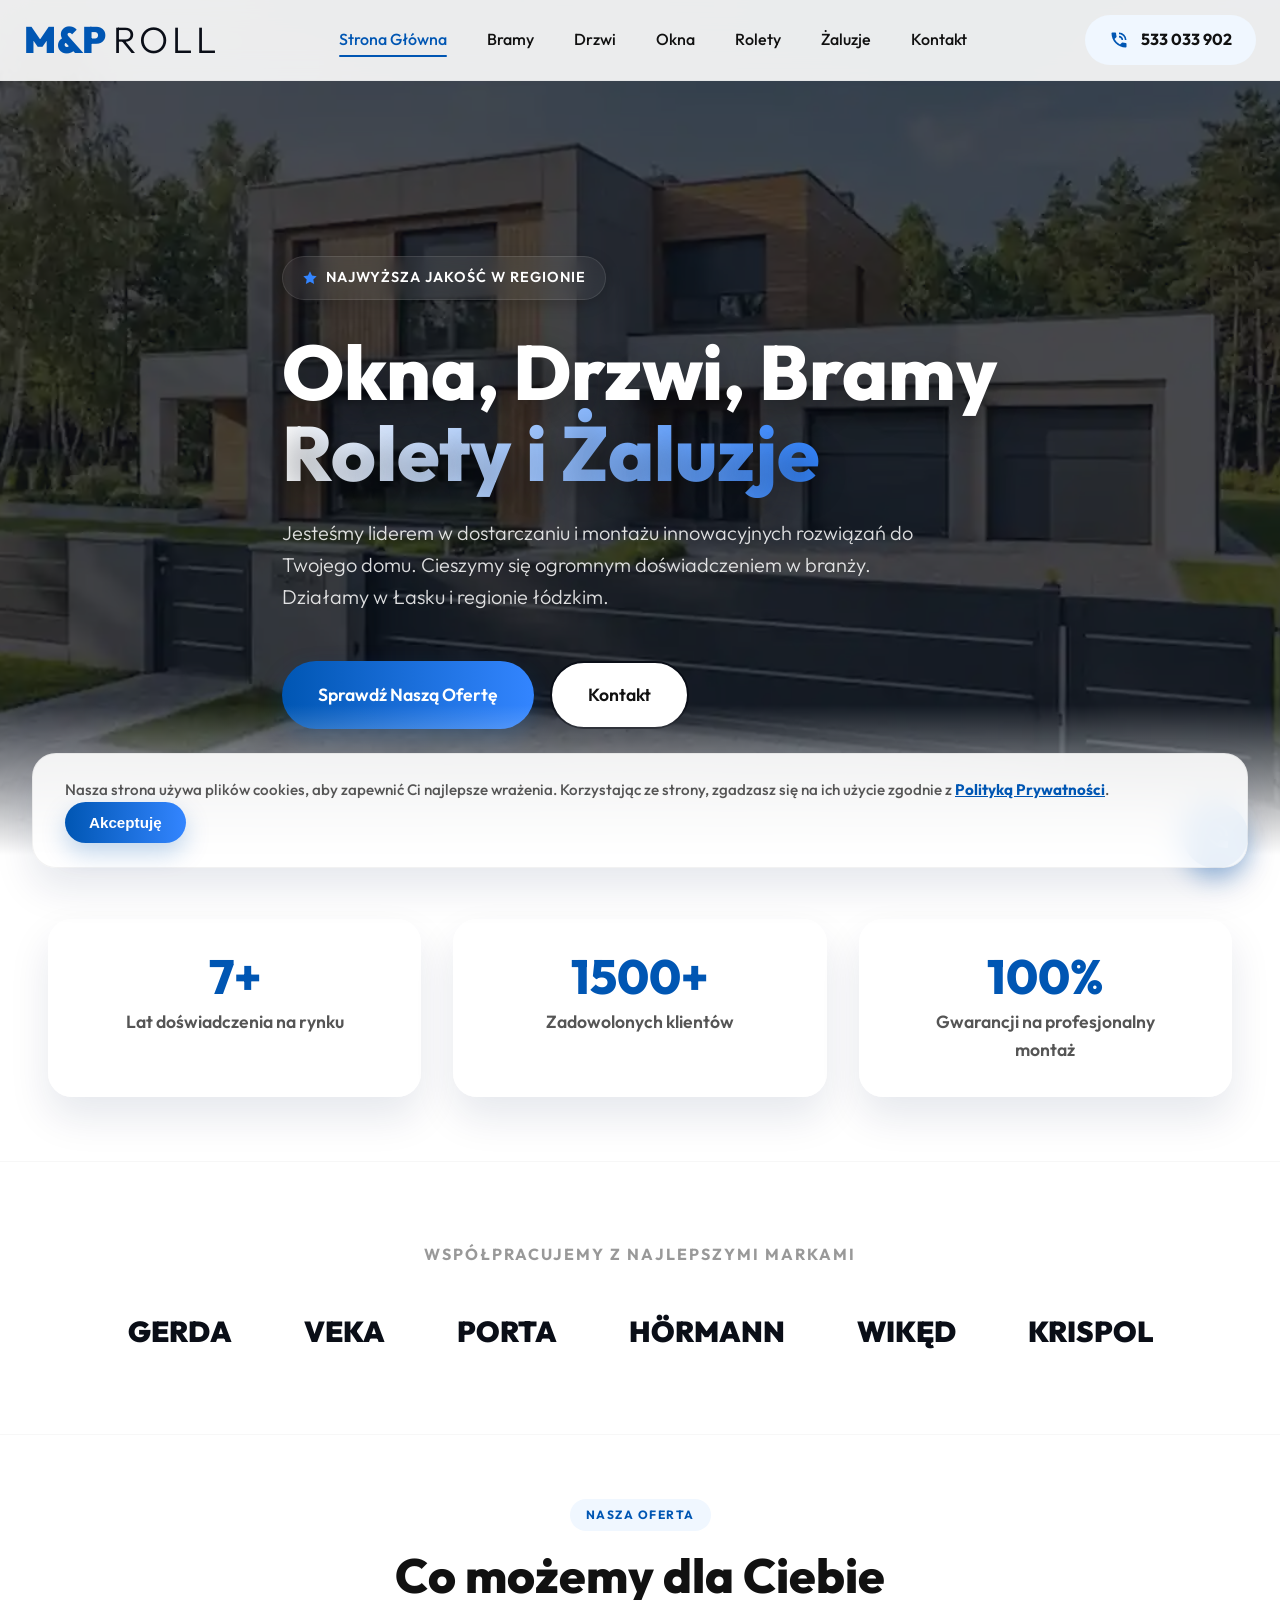
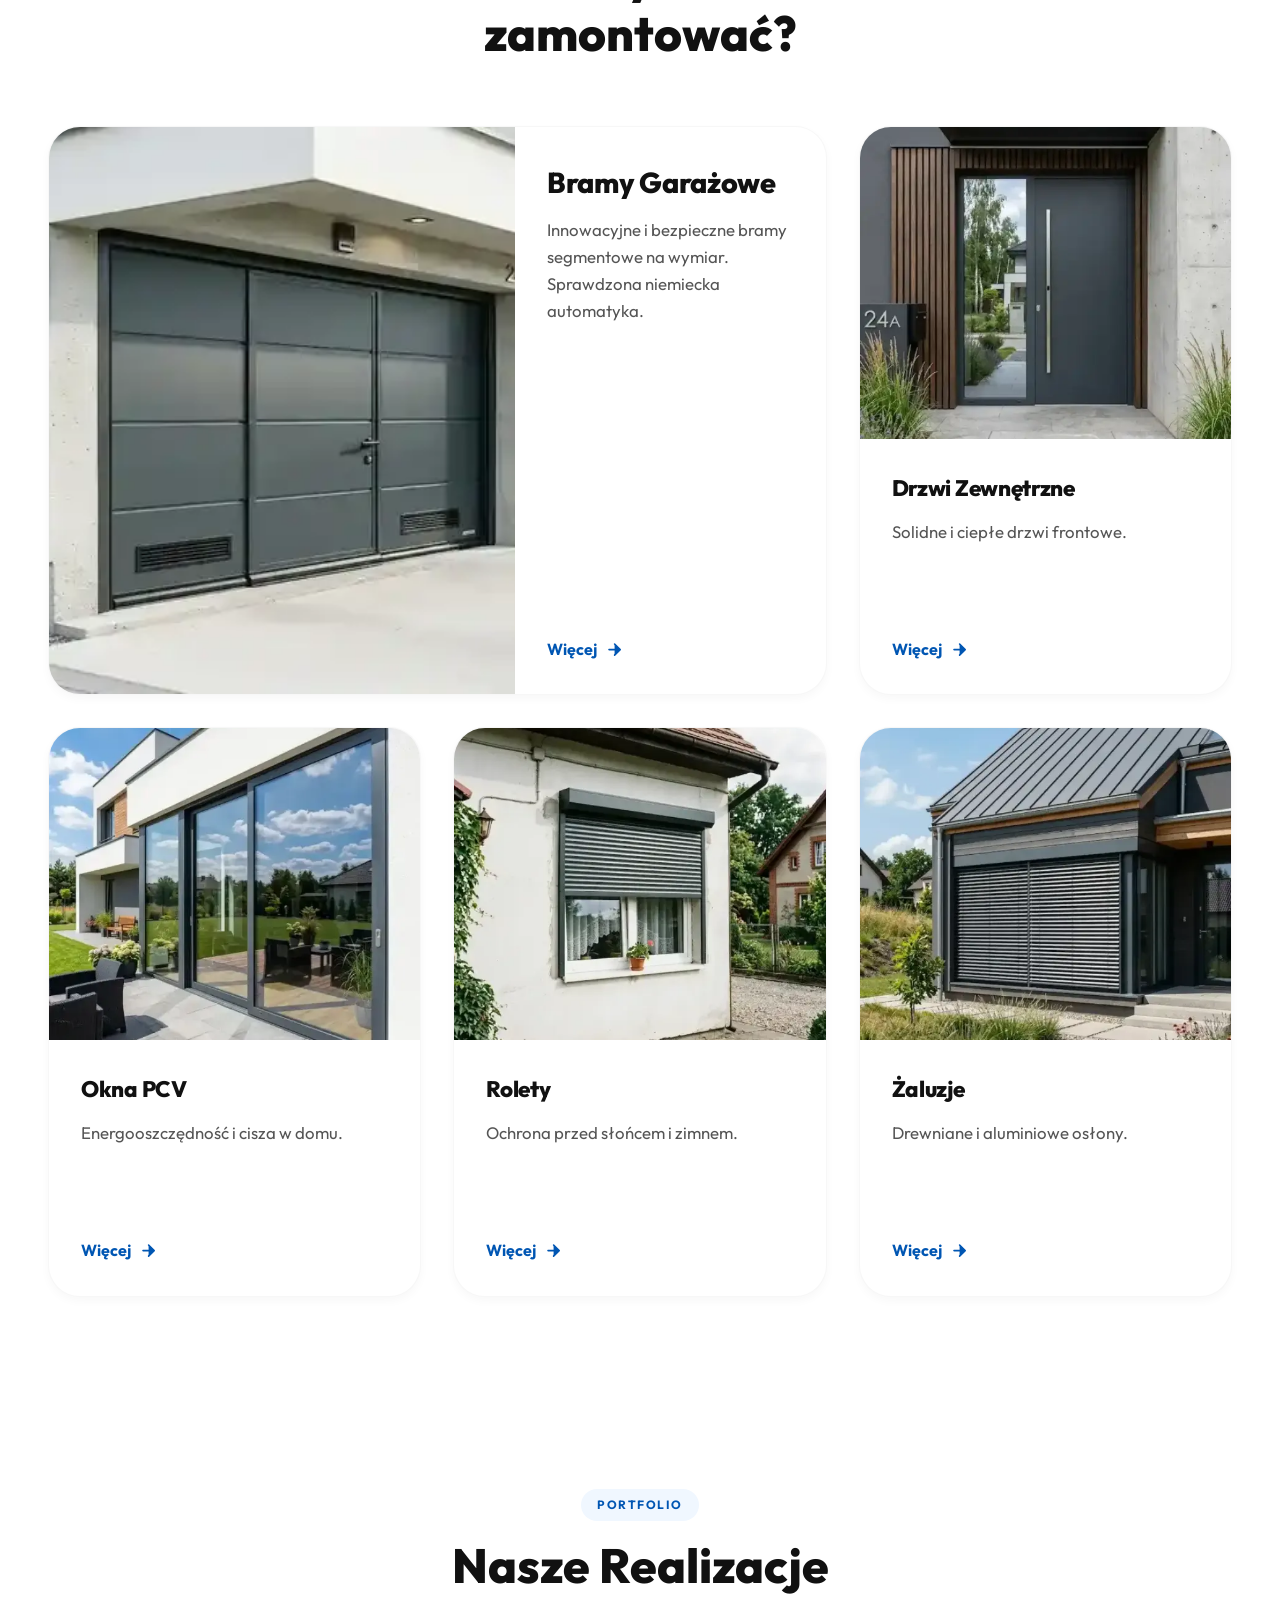
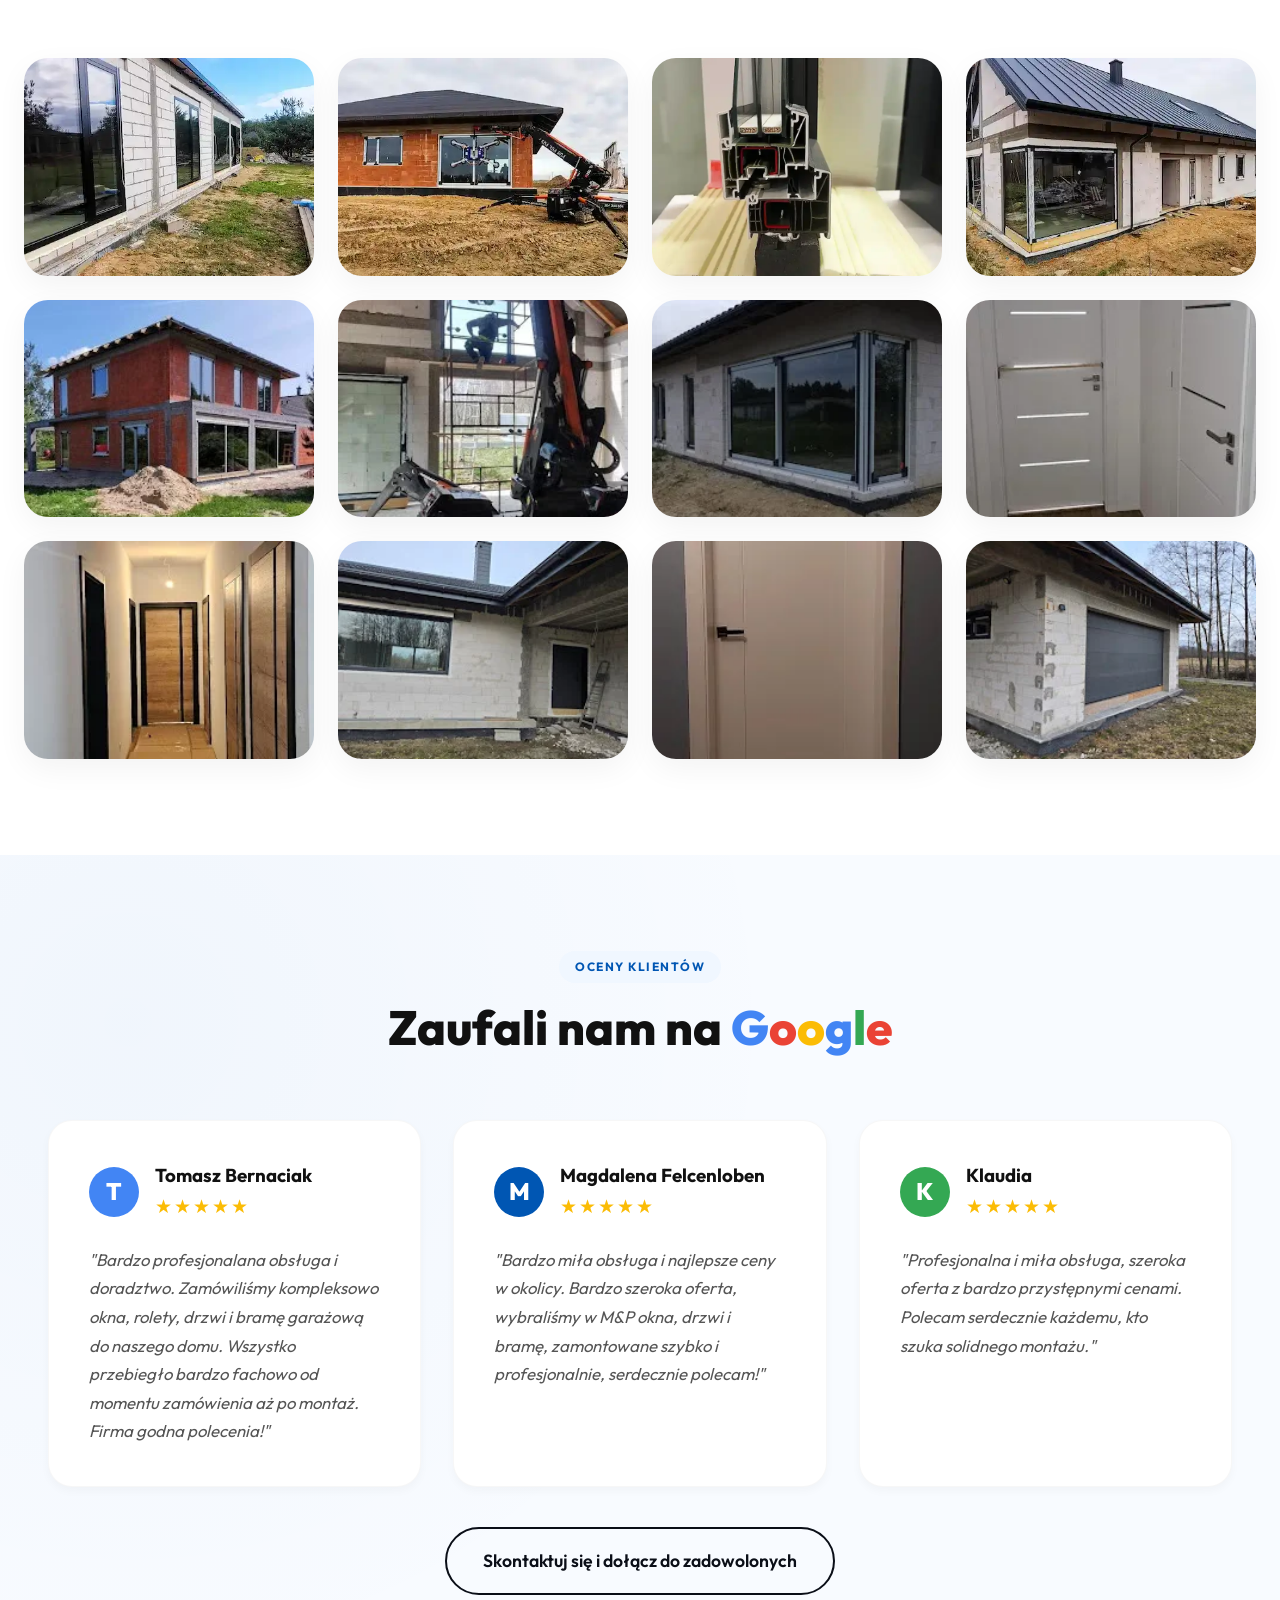
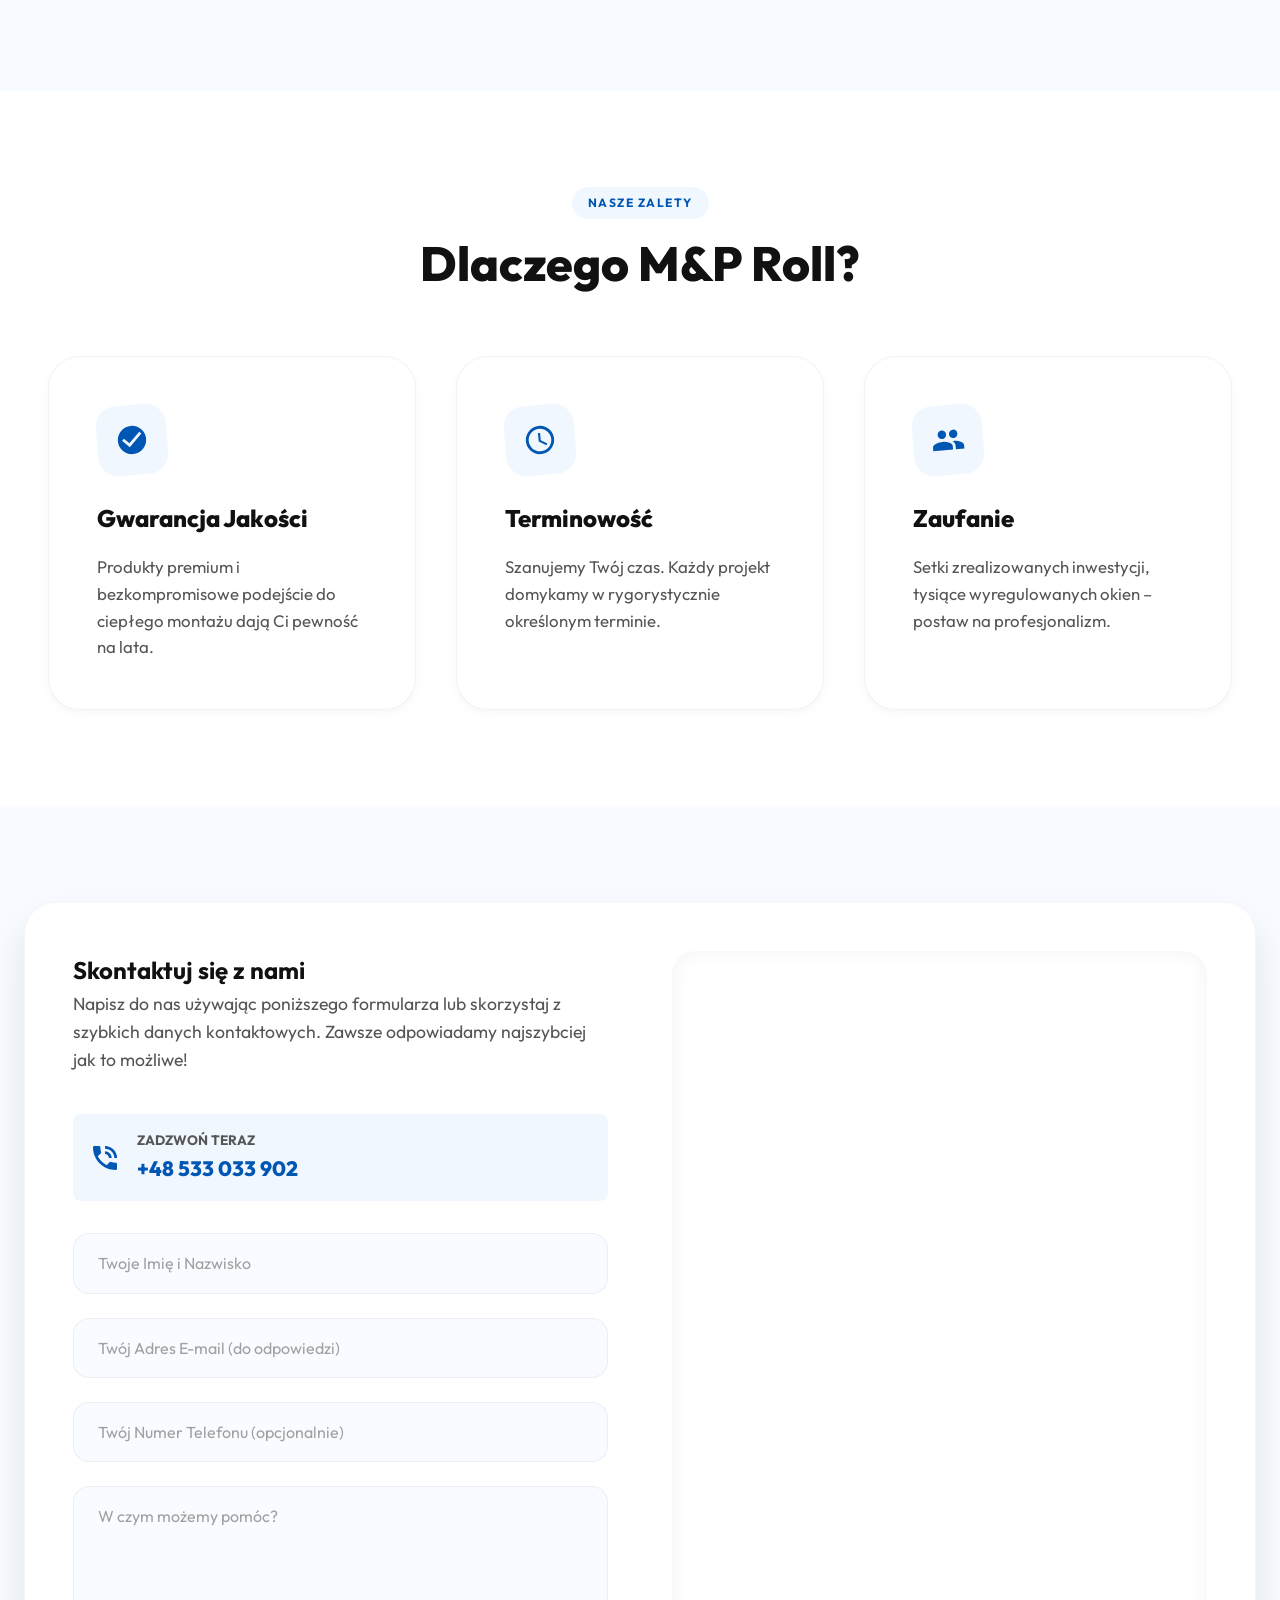
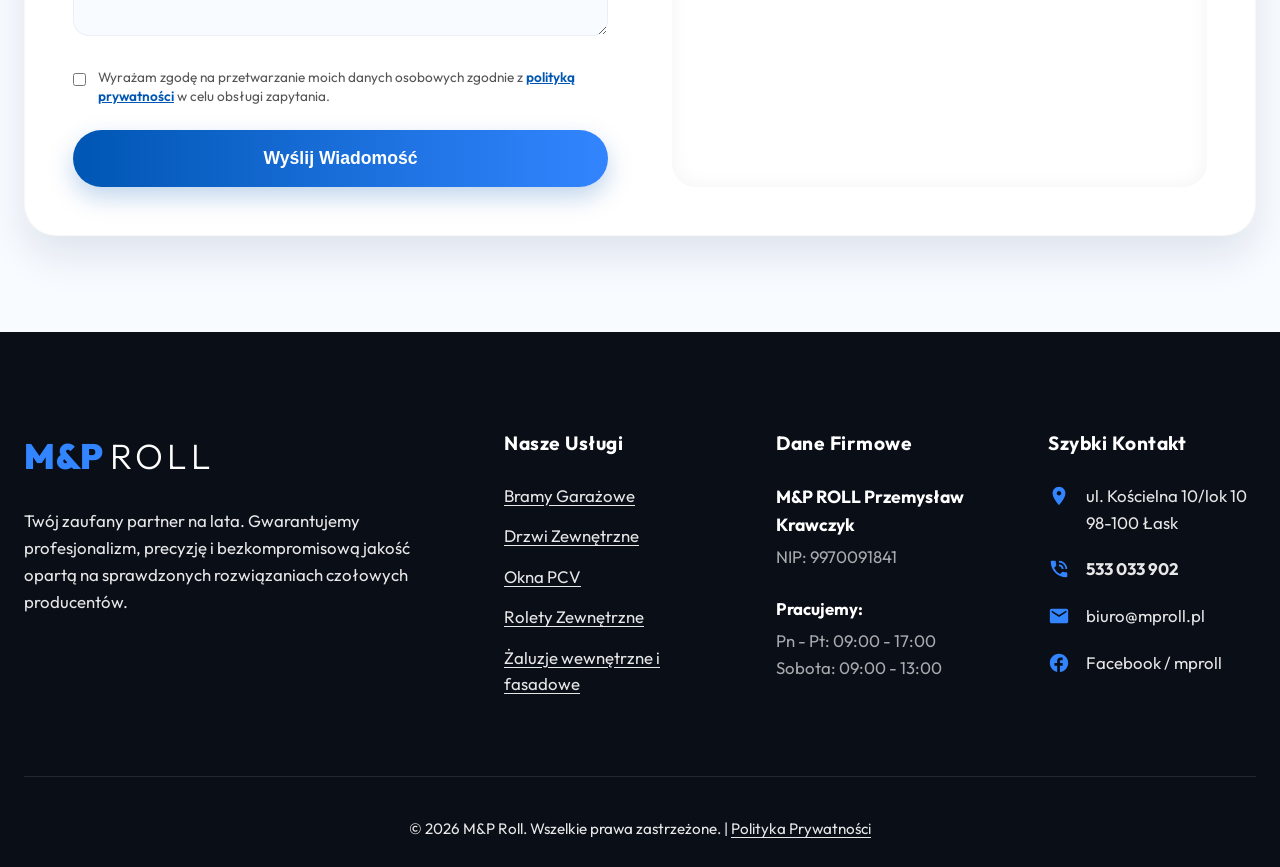
==== index.html @ a76ba546 "perf: font-display optional zamiast swap - zero przeskoku czcionek" ====
<!DOCTYPE html>
<html lang="pl">
<head>
    <meta charset="UTF-8">
    <meta name="viewport" content="width=device-width, initial-scale=1.0">
    <!-- CSS wbudowany inline: zero żądania sieciowego, zero CLS -->
    <style>
        /* latin-ext */
        @font-face {
          font-family: 'Outfit';
          font-style: normal;
          font-weight: 100 900;
          font-display: optional;
          src: url('/assets/fonts/outfit-latinext.woff2') format('woff2');
          unicode-range: U+0100-02AF, U+0304, U+0308, U+0329, U+1E00-1E9F, U+1EF2-1EFF, U+2020, U+20A0-20AB, U+20AD-20CF, U+2113, U+2C60-2C7F, U+A720-A7FF;
        }
        /* latin */
        @font-face {
          font-family: 'Outfit';
          font-style: normal;
          font-weight: 100 900;
          font-display: optional;
          src: url('/assets/fonts/outfit-latin.woff2') format('woff2');
          unicode-range: U+0000-00FF, U+0131, U+0152-0153, U+02BB-02BC, U+02C6, U+02DA, U+02DC, U+0304, U+0308, U+0329, U+2000-206F, U+20AC, U+2122, U+2191, U+2193, U+2212, U+2215, U+FEFF, U+FFFD;
        }
        @font-face{font-family:'Outfit Fallback';font-style:normal;font-weight:100 900;src:local('Arial');ascent-override:98%;descent-override:24%;line-gap-override:0%;size-adjust:102.5%;}@font-face{font-family:'Outfit Fallback';font-style:normal;font-weight:700 900;src:local('Arial Bold');ascent-override:98%;descent-override:24%;line-gap-override:0%;size-adjust:102.5%;}:root {--primary: #0056b3;--primary-light: #3385ff;--primary-dark: #003d82;--accent: #f0f7ff;--text-main: #111111;--text-muted: #555555;--text-light: #ffffff;--bg-main: #ffffff;--bg-alt: #f8fbff;--bg-dark: #0a0e17;--bg-header: rgba(255,255,255,0.9);--radius-sm: 8px;--radius-md: 16px;--radius-lg: 24px;--radius-xl: 32px;--shadow-sm: 0 4px 10px rgba(0,0,0,0.03);--shadow-md: 0 10px 30px rgba(0,30,80,0.06);--shadow-lg: 0 20px 40px rgba(0,30,80,0.1);--transition: 0.4s cubic-bezier(0.16,1,0.3,1);--container-max: 1300px;--section-pad: 6rem 1.5rem;}* {margin: 0;padding: 0;box-sizing: border-box;}html {scroll-behavior: smooth;font-size: 16px;}section[id] {scroll-margin-top: 80px;}body {font-family:'Outfit','Outfit Fallback',sans-serif,'Outfit Fallback',sans-serif;color: var(--text-main);background-color: var(--bg-main);line-height: 1.6;overflow-x: hidden;}.fade-in {opacity: 0;transform: translateY(30px);transition: opacity 0.8s cubic-bezier(0.16,1,0.3,1),transform 0.8s cubic-bezier(0.16,1,0.3,1);}.fade-in.appear {opacity: 1;transform: translateY(0);}.container {max-width: var(--container-max);margin: 0 auto;padding: 0 1.5rem;}.text-center {text-align: center;}.mt-4 {margin-top: 2.5rem;}.mb-2 {margin-bottom: 1rem;}.mb-4 {margin-bottom: 2rem;}.btn {display: inline-flex;align-items: center;justify-content: center;padding: 1.125rem 2.25rem;font-size: 1.1rem;font-weight: 600;border-radius: 50px;text-decoration: none;transition: var(--transition);cursor: pointer;border: 2px solid transparent;}.btn-primary {background: linear-gradient(to right, var(--primary) 0%, var(--primary-light) 100%); color: var(--text-light); box-shadow: 0 10px 25px rgba(0,86,179,0.25); border: none;} .btn-primary:hover {transform: translateY(-3px); box-shadow: 0 15px 35px rgba(0,86,179,0.4);}.btn-outline {background-color: transparent;border-color: var(--bg-dark);color: var(--bg-dark);}.btn-outline:hover {background-color: var(--bg-dark);color: var(--text-light);transform: translateY(-3px);}.site-header {position: fixed;top: 0;left: 0;width: 100%;z-index: 1000;background: var(--bg-header);backdrop-filter: blur(15px);-webkit-backdrop-filter: blur(15px);border-bottom: 1px solid rgba(0,0,0,0.03);transition: all 0.4s cubic-bezier(0.16, 1, 0.3, 1);will-change: height, background, box-shadow;}.site-header.scrolled {height: 70px;background: rgba(255, 255, 255, 0.98);box-shadow: 0 10px 30px rgba(0,0,0,0.08);}.header-container {display: flex;justify-content: space-between;align-items: center;height: 80px;transition: height 0.4s cubic-bezier(0.16, 1, 0.3, 1);}.site-header.scrolled .header-container {height: 70px;}.logo {font-size: 2.3rem;font-weight: 900;color: var(--primary);text-decoration: none;letter-spacing: 1px;display: flex;align-items: center;gap: 0.4rem;text-transform: uppercase;}.logo span {color: var(--bg-dark);font-weight: 300;letter-spacing: 4px;}.nav-links {display: flex;gap: 2.5rem;list-style: none;}.nav-links a {color: var(--text-main);text-decoration: none;font-weight: 500;font-size: 1rem;transition: var(--transition);position: relative;padding: 0.5rem 0;}.nav-links a::after {content: '';position: absolute;bottom: 0;left: 50%;transform: translateX(-50%);width: 0;height: 2px;background-color: var(--primary);transition: var(--transition);border-radius: 2px;}.nav-links a:hover::after,.nav-links a.active::after {width: 100%;}.nav-links a:hover,.nav-links a.active {color: var(--primary);}.nav-cta {display: flex;align-items: center;}.header-phone {font-weight: 700;color: var(--text-main);text-decoration: none;display: flex;align-items: center;gap: 0.75rem;background: var(--accent);padding: 0.75rem 1.5rem;border-radius: 50px;transition: var(--transition);}.header-phone:hover {background: var(--primary);color: #fff;box-shadow: 0 4px 15px rgba(0,86,179,0.2);}.header-phone:hover svg {fill: #fff;}.header-phone svg {width: 1.25rem;height: 1.25rem;fill: var(--primary);transition: var(--transition);}.mobile-menu-btn {display: none;background: none;border: none;cursor: pointer;padding: 0.5rem;}.mobile-menu-btn span {display: block;width: 25px;height: 2px;background-color: var(--text-main);margin: 5px 0;transition: var(--transition);}.hero {padding-top: 130px;min-height: 95vh;display: flex;align-items: center;position: relative;background: var(--bg-dark);color: var(--text-light);overflow: hidden;contain: layout;}.hero::after {content: '';position: absolute;bottom: 0;left: 0;width: 100%;height: 150px;background: linear-gradient(to top,var(--bg-main),transparent);z-index: 3; pointer-events: none;}.hero-bg {position: absolute;top: 0;left: 0;width: 100%;height: 100%;object-fit: cover;z-index: 1;}.hero-overlay {position: absolute;top: 0;left: 0;width: 100%;height: 100%;background: var(--bg-dark);opacity: 0.75;z-index: 2;}@keyframes slowZoom {0% {transform: scale(1.05);}100% {transform: scale(1.1);}}.hero-content {position: relative;z-index: 3;max-width: 850px;}.hero-badge {display: inline-flex;align-items: center;gap: 0.5rem;padding: 0.6rem 1.2rem;background: rgba(255,255,255,0.05);backdrop-filter: blur(10px);border: 1px solid rgba(255,255,255,0.1);border-radius: 50px;font-size: 0.9rem;font-weight: 600;letter-spacing: 1px;text-transform: uppercase;margin-bottom: 2rem;box-shadow: 0 4px 15px rgba(0,0,0,0.2);}.hero h1 {font-size: clamp(3rem,6vw,4.8rem);font-weight: 800;line-height: 1.05;margin-bottom: 1.5rem;text-shadow: 0 10px 30px rgba(0,0,0,0.3);}.hero h1 span {background: linear-gradient(to right,#ffffff,var(--primary-light));-webkit-background-clip: text;background-clip: text;-webkit-text-fill-color: transparent;}.hero p {font-size: 1.25rem;color: rgba(255,255,255,0.85);margin-bottom: 3rem;max-width: 650px;font-weight: 300;}.hero-actions {display: flex;gap: 1rem;}.stats-banner {position: relative;z-index: 4;padding: 4rem 1.5rem;}.stats-flex {display: flex;justify-content: center;gap: 2rem;flex-wrap: wrap;}.stat-item {background: rgba(255,255,255,0.8);backdrop-filter: blur(15px);-webkit-backdrop-filter: blur(15px);border: 1px solid rgba(255,255,255,0.4);padding: 2rem 3rem;border-radius: var(--radius-lg);text-align: center;flex: 1;min-width: 250px;box-shadow: var(--shadow-lg);transition: var(--transition);}.stat-item:hover {transform: translateY(-5px);background: #fff;}.stat-num {display: block;font-size: 3rem;font-weight: 800;color: var(--primary);line-height: 1;margin-bottom: 0.5rem;}.stat-text {font-size: 1.1rem;font-weight: 600;color: var(--text-muted);}.services {padding: 4rem 1.5rem var(--section-pad);background-color: var(--bg-main);}.section-header {text-align: center;max-width: 700px;margin: 0 auto 4rem;}.section-subtitle {display: inline-block;padding: 0.4rem 1rem;background: var(--accent);color: var(--primary);border-radius: 50px;font-weight: 700;text-transform: uppercase;letter-spacing: 1.5px;font-size: 0.75rem;margin-bottom: 1rem;}.section-title {font-size: clamp(2rem,4vw,3rem);font-weight: 800;color: var(--text-main);line-height: 1.2;}.services-bento {display: grid;grid-template-columns: repeat(3,1fr);grid-auto-rows: minmax(350px,auto);gap: 2rem;}.bento-card {background: var(--bg-main);border-radius: var(--radius-xl);overflow: hidden;box-shadow: var(--shadow-sm);transition: var(--transition);border: 1px solid rgba(0,0,0,0.03);text-decoration: none;color: inherit;display: flex;flex-direction: column;}.bento-card:hover {transform: translateY(-8px);box-shadow: var(--shadow-md);border-color: rgba(0,86,179,0.15);}.service-img-wrap {height: 55%;overflow: hidden;position: relative;}.bento-large .service-img-wrap {height: 100%;width: 60%;}.service-img-wrap::after {content: '';position: absolute;bottom: 0;left: 0;width:100%;height: 50%;background: linear-gradient(to top,rgba(0,0,0,0.5),transparent);opacity: 0;transition: var(--transition);}.bento-card:hover .service-img-wrap::after {opacity: 1;}.service-img-wrap img {width: 100%;height: 100%;object-fit: cover;transition: transform 0.6s cubic-bezier(0.16,1,0.3,1);}.bento-card:hover .service-img-wrap img {transform: scale(1.08);}.service-content {padding: 2rem;flex-grow: 1;display: flex;flex-direction: column;}.bento-large {grid-column: span 2;flex-direction: row;}.bento-large .service-content {width: 40%;justify-content: center;}.bento-large h3 {font-size: 1.8rem !important;}.service-content h3 {font-size: 1.4rem;font-weight: 800;margin-bottom: 0.75rem;letter-spacing: -0.3px;}.service-content p {color: var(--text-muted);font-size: 1.05rem;margin-bottom: 1.5rem;flex-grow: 1;}.service-link {font-size: 1rem;font-weight: 700;color: var(--primary);display: flex;align-items: center;gap: 0.5rem;margin-top: auto;}.service-link svg {width: 1.2rem;height: 1.2rem;fill: currentColor;transition: transform 0.3s ease;}.bento-card:hover .service-link svg {transform: translateX(5px);}.reviews {padding: var(--section-pad);background-color: var(--bg-alt);background-image: radial-gradient(circle at 10% 20%,rgba(0,86,179,0.03) 0%,transparent 50%);}.reviews-grid {display: grid;grid-template-columns: repeat(auto-fit,minmax(320px,1fr));gap: 2rem;}.review-card {background: var(--bg-main);padding: 2.5rem;border-radius: var(--radius-lg);box-shadow: var(--shadow-sm);border: 1px solid rgba(0,0,0,0.03);transition: var(--transition);}.review-card:hover {box-shadow: var(--shadow-md);transform: translateY(-5px);}.review-header {display: flex;align-items: center;gap: 1rem;margin-bottom: 1.5rem;}.reviewer-avatar {width: 50px;height: 50px;background: #4285F4;color: white;font-weight: 800;font-size: 1.5rem;display: flex;align-items: center;justify-content: center;border-radius: 50%;}.reviewer-info h4 {font-size: 1.1rem;font-weight: 700;}.stars {color: #FBBC05;font-size: 1.2rem;letter-spacing: 2px;}.review-card p {font-size: 1.05rem;color: var(--text-muted);font-style: italic;line-height: 1.7;}.features {padding: var(--section-pad);background-color: var(--bg-main);}.features-grid {display: grid;grid-template-columns: repeat(3,1fr);gap: 2.5rem;margin-top: 3rem;}.feature-item {text-align: left;background: var(--bg-main);padding: 3rem;border-radius: var(--radius-xl);border: 1px solid rgba(0,0,0,0.05);box-shadow: var(--shadow-sm);transition: var(--transition);}.feature-item:hover {border-color: var(--primary-light);box-shadow: var(--shadow-md);}.feature-icon {width: 70px;height: 70px;background: var(--accent);color: var(--primary);border-radius: 20px;display: flex;align-items: center;justify-content: center;margin-bottom: 1.5rem;transform: rotate(-5deg);transition: var(--transition);}.feature-item:hover .feature-icon {transform: rotate(0deg) scale(1.1);}.feature-icon svg {width: 34px;height: 34px;fill: currentColor;}.feature-item h3 {font-size: 1.5rem;margin-bottom: 1rem;font-weight: 800;}.feature-item p {color: var(--text-muted);font-size: 1.05rem;}.partners {padding: 5rem 1.5rem;background: var(--bg-main);border-top: 1px solid rgba(0,0,0,0.03);border-bottom: 1px solid rgba(0,0,0,0.03);}.partners h3 {text-align: center;color: rgba(0,0,0,0.4);font-size: 1rem;font-weight: 700;letter-spacing: 2px;margin-bottom: 2.5rem;}.partners-grid {display: flex;justify-content: center;align-items: center;flex-wrap: wrap;gap: 4.5rem;opacity: 0.7;transition: var(--transition);}.partners-grid:hover {opacity: 1;}.footer-links a:hover {color: var(--primary-light);padding-left: 8px;text-decoration: underline;}.form-checkbox-group label a {color: var(--primary);text-decoration: underline;font-weight: 600;}.form-checkbox-group label a:hover {text-decoration: none;}.partners-grid span {font-size: 1.8rem;font-weight: 900;color: var(--bg-dark);}.cta {padding: 8rem 1.5rem;background: linear-gradient(135deg,var(--bg-dark) 0%,#1a2235 100%);color: var(--text-light);text-align: center;position: relative;overflow: hidden;}.cta::before {content: '';position: absolute;top: -50%;left: -50%;width: 200%;height: 200%;background: radial-gradient(circle,rgba(51,133,255,0.1) 0%,transparent 60%);}.cta-inner {position: relative;z-index: 2;max-width: 800px;margin: 0 auto;}.cta h2 {font-size: clamp(2.5rem,5vw,3.5rem);font-weight: 800;margin-bottom: 1.5rem;}.cta p {font-size: 1.25rem;color: rgba(255,255,255,0.7);margin-bottom: 3rem;}.subpage-header {padding: 180px 1.5rem 80px;background: var(--bg-alt);text-align: center;border-bottom: 1px solid rgba(0,0,0,0.03);}.subpage-header h1 {font-size: clamp(2.5rem,5vw,4rem);font-weight: 800;margin-bottom: 1rem;color: var(--bg-dark);letter-spacing: -1px;}.subpage-header p {font-size: 1.25rem;color: var(--text-muted);max-width: 800px;margin: 0 auto;}.service-details {padding: var(--section-pad);}.details-content {display: grid;grid-template-columns: 1fr 1fr;gap: 5rem;align-items: center;}.details-text h2 {font-size: 2.5rem;font-weight: 800;margin-bottom: 1.5rem;line-height: 1.2;}.details-text p {font-size: 1.15rem;color: var(--text-muted);margin-bottom: 1.5rem;}.details-list {list-style: none;margin-top: 2.5rem;}.details-list li {display: flex;align-items: flex-start;gap: 1rem;margin-bottom: 1.25rem;font-size: 1.15rem;font-weight: 500;color: var(--bg-dark);}.details-list li svg {width: 26px;height: 26px;fill: var(--primary);flex-shrink: 0;}.details-image {border-radius: var(--radius-xl);overflow: hidden;box-shadow: var(--shadow-lg);position: relative;}.details-image img {width: 100%;height: auto;display: block;transition: transform 0.8s ease;}.details-image:hover img {transform: scale(1.05);}.contact-section {padding: var(--section-pad);background-color: var(--bg-alt);position: relative;}.contact-wrapper {display: grid;grid-template-columns: 1fr 1fr;gap: 4rem;align-items: stretch;background: var(--bg-main);border-radius: var(--radius-xl);padding: 3rem;box-shadow: var(--shadow-lg);border: 1px solid rgba(0,0,0,0.03);}.contact-form-box {display: flex;flex-direction: column;justify-content: center;}.contact-form-box h3 {font-size: 2.2rem;font-weight: 800;margin-bottom: 1rem;color: var(--bg-dark);}.contact-form-box p {color: var(--text-muted);margin-bottom: 2.5rem;font-size: 1.1rem;}.form-group {margin-bottom: 1.5rem;position: relative;}.form-control {width: 100%;padding: 1.2rem 1.5rem;background: var(--bg-alt);border: 1px solid rgba(0,0,0,0.05);border-radius: var(--radius-md);font-family: inherit;font-size: 1rem;color: var(--text-main);transition: var(--transition);}.form-control::placeholder {color: #a0a0a0;}.form-control:focus {outline: none;border-color: var(--primary-light);box-shadow: 0 0 0 4px rgba(51,133,255,0.1);background: var(--bg-main);}textarea.form-control {min-height: 150px;resize: vertical;}.map-box {border-radius: var(--radius-lg);overflow: hidden;position: relative;min-height: 450px;box-shadow: inset 0 0 20px rgba(0,0,0,0.05);}.map-box iframe {position: absolute;top: 0;left: 0;width: 100%;height: 100%;border: 0;filter: grayscale(40%) contrast(1.1);transition: filter var(--transition);}.map-box:hover iframe {filter: grayscale(0%) contrast(1);}.site-footer {background: var(--bg-dark); color: rgba(255,255,255,0.9); padding: 6rem 1.5rem 2rem;} .footer-grid {display: grid; grid-template-columns: 2fr 1fr 1fr 1fr; gap: 4rem; max-width: var(--container-max); margin: 0 auto 4rem;} .footer-col h3 {color: var(--text-light); font-size: 1.2rem; font-weight: 700; margin-bottom: 1.5rem; letter-spacing: 0.5px;} .footer-logo {font-size: 2.2rem; font-weight: 900; color: var(--primary-light); text-decoration: none; display: flex; align-items: center; gap: 0.4rem; margin-bottom: 1.5rem; text-transform: uppercase; letter-spacing: 1px;} .footer-logo span {color: var(--text-light); font-weight: 300; letter-spacing: 4px;} .footer-col p {font-size: 1.05rem; line-height: 1.6;} .footer-links {list-style: none;} .footer-links li {margin-bottom: 0.85rem;} .footer-links a {color: rgba(255,255,255,0.9); text-decoration: underline; text-underline-offset: 3px; transition: var(--transition); font-size: 1.05rem;} .footer-links a:hover {color: var(--primary-light); padding-left: 8px;} .footer-contact li {display: flex; align-items: flex-start; gap: 1rem; margin-bottom: 1.25rem; font-size: 1.05rem;} .footer-contact svg {width: 22px; height: 22px; fill: var(--primary-light); flex-shrink: 0; margin-top: 2px;} .footer-bottom {text-align: center; padding-top: 2.5rem; border-top: 1px solid rgba(255,255,255,0.1); font-size: 0.95rem;} .footer-bottom a {color: inherit; text-decoration: underline; text-underline-offset: 3px;} .footer-bottom a:hover {color: var(--primary-light);} .footer-muted {color: rgba(255,255,255,0.65);} .floating-fab {position: fixed; bottom: 2rem; right: 2rem; background: var(--primary); color: white; width: 65px; height: 65px; border-radius: 50%; display: flex; align-items: center; justify-content: center; box-shadow: 0 10px 25px rgba(0,86,179,0.4); z-index: 9999; transition: transform var(--transition), background var(--transition); }.floating-fab svg {width: 32px;height: 32px;fill: white;}.floating-fab:hover {transform: translateY(-5px) scale(1.1);background: var(--bg-dark);}.floating-fab::before{content:'';position:absolute;top:0;left:0;width:100%;height:100%;border-radius:50%;background:rgba(0,86,179,0.8);z-index:-1;animation:pulseComposited 2s infinite;will-change:transform,opacity}.floating-fab:hover::before{animation:none}@keyframes pulseComposited{0%{transform:scale(1);opacity:0.6}70%{transform:scale(1.6);opacity:0}100%{transform:scale(1.6);opacity:0}}@media (max-width: 1200px) {.services-bento {grid-auto-rows: minmax(300px,auto);}}@media (max-width: 1024px) {.services-bento {grid-template-columns: repeat(2,1fr);}.bento-large {grid-column: span 2;}.features-grid {grid-template-columns: repeat(2,1fr);}.details-content {grid-template-columns: 1fr;gap: 3rem;}.details-image {order: -1;}.footer-grid {grid-template-columns: 1fr 1fr;gap: 3rem;}.stats-flex {padding: 0 1.5rem;}.contact-wrapper {grid-template-columns: 1fr;padding: 2rem;}.map-box {min-height: 350px;}.floating-fab {bottom: 1.5rem;right: 1.5rem;width: 55px;height: 55px;}.floating-fab svg {width: 26px;height: 26px;}}@media (max-width: 768px) {.services-bento {grid-template-columns: 1fr;}.bento-large {grid-column: span 1;flex-direction: column;}.bento-large .service-img-wrap {width: 100%;height: 250px;}.bento-large .service-content {width: 100%;}.header-container {height: 70px;}.site-header {background: rgba(255,255,255,0.98);}.nav-links {display: none;flex-direction: column;position: absolute;top: 70px;left: 0;width: 100%;background: rgba(255,255,255,0.98);padding: 2rem;box-shadow: 0 10px 30px rgba(0,0,0,0.1);text-align: center;}.nav-links.active {display: flex;}.mobile-menu-btn {display: block;}.nav-cta {display: none !important;}.mobile-only-phone {display: block !important;}.mobile-menu-btn.active span:nth-child(1) {transform: translateY(7px) rotate(45deg);}.mobile-menu-btn.active span:nth-child(2) {opacity: 0;}.mobile-menu-btn.active span:nth-child(3) {transform: translateY(-7px) rotate(-45deg);}.hero {padding-top: 100px;min-height: auto;padding-bottom: 6rem;contain: layout;}.hero-actions {flex-direction: column;}.hero h1 {font-size: 2.5rem;}.stats-banner {margin-top: -30px;}.stat-item {min-width: 100%;padding: 1.5rem;}.features-grid {grid-template-columns: 1fr;}.footer-grid {grid-template-columns: 1fr;text-align: center;}.footer-contact li {justify-content: center;}}.portfolio {padding: 6rem 0;background-color: var(--color-background);}.portfolio-grid {display: grid;grid-template-columns: repeat(auto-fill,minmax(280px,1fr));gap: 1.5rem;margin-top: 3rem;}.portfolio-item {border-radius: var(--radius-lg);overflow: hidden;position: relative;aspect-ratio: 4 / 3;box-shadow: 0 10px 30px rgba(0,0,0,0.05);}.portfolio-item img {width: 100%;height: 100%;object-fit: cover;transition: transform 0.4s ease;}.portfolio-item:hover img {transform: scale(1.05);}#cookie-banner {position: fixed;bottom: 2rem;left: 2rem;right: 2rem;background: rgba(255, 255, 255, 0.9);backdrop-filter: blur(15px);-webkit-backdrop-filter: blur(15px);border: 1px solid rgba(0,0,0,0.05);padding: 1.5rem 2rem;border-radius: var(--radius-lg);box-shadow: var(--shadow-lg);z-index: 10001;display: flex;justify-content: space-between;align-items: center;gap: 2rem;max-width: var(--container-max);margin: 0 auto;animation: slideUp 0.6s cubic-bezier(0.16, 1, 0.3, 1);}#cookie-banner.hide {opacity: 0;transform: translateY(20px);pointer-events: none;}#cookie-banner p {margin: 0;font-size: 0.95rem;color: var(--text-muted);font-weight: 500;}#cookie-banner a {color: var(--primary);font-weight: 700;text-decoration: underline;}#cookie-banner .btn {padding: 0.75rem 1.5rem;font-size: 0.95rem;flex-shrink: 0;}@keyframes slideUp {from {opacity: 0;transform: translateY(30px);}to {opacity: 1;transform: translateY(0);}}@media (max-width: 768px) {#cookie-banner {flex-direction: column;bottom: 1rem;left: 1rem;right: 1rem;padding: 1.25rem;text-align: center;gap: 1.25rem;}#cookie-banner .btn {width: 100%;}}.form-checkbox-group {margin-bottom: 1.5rem;display: flex;gap: 0.75rem;align-items: flex-start;}.form-checkbox-group input {margin-top: 0.35rem;cursor: pointer;}.form-checkbox-group label {font-size: 0.85rem;color: var(--text-muted);cursor: pointer;line-height: 1.4;}</style>
    <!-- Google Analytics (deferred) -->
    <script>
      window.dataLayer = window.dataLayer || [];
      function gtag(){dataLayer.push(arguments);}
      gtag('js', new Date());
      gtag('config', 'G-7RLNYB3TJB');

      function loadGtag() {
          if (window.gtagLoaded) return;
          window.gtagLoaded = true;
          var s = document.createElement('script');
          s.src = 'https://www.googletagmanager.com/gtag/js?id=G-7RLNYB3TJB';
          s.async = true;
          document.head.appendChild(s);
      }
      ['click', 'mousemove', 'scroll', 'touchstart'].forEach(function(e) {
          window.addEventListener(e, function() {
              loadGtag();
          }, { once: true, passive: true });
      });
    </script>
    <link rel="icon" href="/favicon.png" type="image/png">
    <title>M&P Roll | Okna, Drzwi, Bramy, Rolety, Żaluzje</title>
    <meta name="description" content="Profesjonalny montaż i sprzedaż okien, drzwi, bram garażowych, rolet i żaluzji. Działamy w Łasku i rejonie łódzkim. Skontaktuj się z nami!">
    <meta name="keywords" content="M&P Roll, okna łask, drzwi łask, bramy garażowe łódź, rolety zewnętrzne łask, żaluzje">
    <meta name="author" content="M&P ROLL Przemysław Krawczyk">
    
    <link rel="preload" as="image" href="assets/images/hero_bg.webp" fetchpriority="high">
    
    <!-- JSON-LD LocalBusiness Schema -->
    <script type="application/ld+json">
    {
      "@context": "https://schema.org",
      "@type": "HomeAndConstructionBusiness",
      "name": "M&P ROLL Przemysław Krawczyk",
      "image": "https://mproll.pl/wp-content/uploads/2021/01/logo.png",
      "@id": "",
      "url": "https://mproll.pl",
      "telephone": "+48533033902",
      "address": {
        "@type": "PostalAddress",
        "streetAddress": "ul. Kościelna 10/lok 10",
        "addressLocality": "Łask",
        "postalCode": "98-100",
        "addressCountry": "PL"
      },
      "taxID": "9970091841",
      "openingHoursSpecification": [
        {
          "@type": "OpeningHoursSpecification",
          "dayOfWeek": [
            "Monday", "Tuesday", "Wednesday", "Thursday", "Friday"
          ],
          "opens": "09:00",
          "closes": "17:00"
        },
        {
          "@type": "OpeningHoursSpecification",
          "dayOfWeek": "Saturday",
          "opens": "09:00",
          "closes": "13:00"
        }
      ]
    }
    </script>
</head>
<body>

    <!-- Header -->
    <header class="site-header">
        <div class="container header-container">
            <a href="/" class="logo">M&P <span>Roll</span></a>
            
            <nav>
                <ul class="nav-links">
                    <li><a href="/" class="active">Strona Główna</a></li>
                    <li><a href="/bramy-garazowe-lodz/">Bramy</a></li>
                    <li><a href="/drzwi-lodz/">Drzwi</a></li>
                    <li><a href="/okna-lodz/">Okna</a></li>
                    <li><a href="/rolety-zewnetrzne-lodz/">Rolety</a></li>
                    <li><a href="/zaluzje-lodz/">Żaluzje</a></li>
                    <li><a href="#kontakt">Kontakt</a></li>
                    <li class="mobile-only-phone" style="display:none; margin-top: 1rem;"><a href="tel:533033902" style="color:var(--primary); font-weight:bold; font-size:1.2rem; display: flex; align-items: center; justify-content: center; gap: 0.5rem;"><svg viewBox="0 0 24 24" style="width: 24px; height: 24px; fill: currentColor;"><path d="M20 15.5c-1.25 0-2.45-.2-3.57-.57a1.02 1.02 0 0 0-1.02.24l-2.2 2.2a15.045 15.045 0 0 1-6.59-6.59l2.2-2.21a.96.96 0 0 0 .25-1A11.36 11.36 0 0 1 8.5 4c0-.55-.45-1-1-1H4c-.55 0-1 .45-1 1 0 9.39 7.61 17 17 17 .55 0 1-.45 1-1v-3.5c0-.55-.45-1-1-1zM19 12h2a9 9 0 0 0-9-9v2c3.87 0 7 3.13 7 7zm-4 0h2c0-2.76-2.24-5-5-5v2c1.66 0 3 1.34 3 3z"/></svg> 533 033 902</a></li>
                </ul>
            </nav>
            
            <div class="nav-cta">
                <a href="tel:533033902" class="header-phone">
                    <svg viewBox="0 0 24 24"><path d="M20 15.5c-1.25 0-2.45-.2-3.57-.57a1.02 1.02 0 0 0-1.02.24l-2.2 2.2a15.045 15.045 0 0 1-6.59-6.59l2.2-2.21a.96.96 0 0 0 .25-1A11.36 11.36 0 0 1 8.5 4c0-.55-.45-1-1-1H4c-.55 0-1 .45-1 1 0 9.39 7.61 17 17 17 .55 0 1-.45 1-1v-3.5c0-.55-.45-1-1-1zM19 12h2a9 9 0 0 0-9-9v2c3.87 0 7 3.13 7 7zm-4 0h2c0-2.76-2.24-5-5-5v2c1.66 0 3 1.34 3 3z"/></svg>
                    533 033 902
                </a>
            </div>

            <button class="mobile-menu-btn" aria-label="Menu">
                <span></span><span></span><span></span>
            </button>
        </div>
    </header>

    <!-- Hero Section -->
    <section class="hero">
        <img src="assets/images/hero_bg.webp" alt="Okna, Drzwi, Bramy M&P Roll" class="hero-bg" width="1280" height="720">
        <div class="hero-overlay"></div>
        <div class="container hero-content">
            <span class="hero-badge">
                <svg width="16" height="16" viewBox="0 0 24 24" fill="var(--primary-light)"><path d="M12 2L15.09 8.26L22 9.27L17 14.14L18.18 21.02L12 17.77L5.82 21.02L7 14.14L2 9.27L8.91 8.26L12 2Z"/></svg>
                Najwyższa jakość w regionie
            </span>
            <h1>Okna, Drzwi, Bramy<br><span>Rolety i Żaluzje</span></h1>
            <p>Jesteśmy liderem w dostarczaniu i montażu innowacyjnych rozwiązań do Twojego domu. Cieszymy się ogromnym doświadczeniem w branży. Działamy w Łasku i regionie łódzkim.</p>
            <div class="hero-actions">
                <a href="#uslugi" class="btn btn-primary">Sprawdź Naszą Ofertę</a>
                <a href="#kontakt" class="btn btn-outline" style="background:#fff; color:#111;">Kontakt</a>
            </div>
        </div>
    </section>

    <!-- Stats Banner -->
    <section class="stats-banner">
        <div class="container stats-flex">
            <div class="stat-item fade-in">
                <span class="stat-num">7+</span>
                <span class="stat-text">Lat doświadczenia na rynku</span>
            </div>
            <div class="stat-item fade-in" style="transition-delay: 0.1s">
                <span class="stat-num">1500+</span>
                <span class="stat-text">Zadowolonych klientów</span>
            </div>
            <div class="stat-item fade-in" style="transition-delay: 0.2s">
                <span class="stat-num">100%</span>
                <span class="stat-text">Gwarancji na profesjonalny montaż</span>
            </div>
        </div>
    </section>

    <!-- Partners / Trust -->
    <section class="partners">
        <div class="container">
            <h2 class="fade-in" style="text-align: center; color: rgba(0,0,0,0.4); font-size: 1rem; font-weight: 700; letter-spacing: 2px; margin-bottom: 2.5rem;">WSPÓŁPRACUJEMY Z NAJLEPSZYMI MARKAMI</h2>
            <div class="partners-grid fade-in" style="transition-delay: 0.1s">
                <span>GERDA</span>
                <span>VEKA</span>
                <span>PORTA</span>
                <span>HÖRMANN</span>
                <span>WIKĘD</span>
                <span>KRISPOL</span>
            </div>
        </div>
    </section>

    <!-- Services Overview -->
    <section class="services" id="uslugi">
        <div class="container">
            <div class="section-header fade-in">
                <span class="section-subtitle">Nasza oferta</span>
                <h2 class="section-title">Co możemy dla Ciebie zamontować?</h2>
            </div>
            
            <div class="services-bento">
                <a href="/bramy-garazowe-lodz/" class="bento-card bento-large fade-in">
                    <div class="service-img-wrap">
                        <img src="assets/images/img_bramy.webp" alt="Bramy garażowe" loading="lazy" width="600" height="400" sizes="(max-width: 768px) 100vw, (max-width: 1024px) 50vw, 33vw" decoding="async">
                    </div>
                    <div class="service-content">
                        <h3>Bramy Garażowe</h3>
                        <p>Innowacyjne i bezpieczne bramy segmentowe na wymiar. Sprawdzona niemiecka automatyka.</p>
                        <span class="service-link">Więcej <svg viewBox="0 0 24 24"><path d="M5 12h14M12 5l7 7-7 7" stroke="currentColor" stroke-width="2" stroke-linecap="round" stroke-linejoin="round"/></svg></span>
                    </div>
                </a>

                <a href="/drzwi-lodz/" class="bento-card fade-in" style="transition-delay: 0.1s">
                    <div class="service-img-wrap">
                        <img src="assets/images/img_drzwi.webp" alt="Drzwi zewnętrzne" loading="lazy" width="600" height="563" sizes="(max-width: 768px) 100vw, 33vw" decoding="async">
                    </div>
                    <div class="service-content">
                        <h3>Drzwi Zewnętrzne</h3>
                        <p>Solidne i ciepłe drzwi frontowe.</p>
                        <span class="service-link">Więcej <svg viewBox="0 0 24 24"><path d="M5 12h14M12 5l7 7-7 7" stroke="currentColor" stroke-width="2" stroke-linecap="round" stroke-linejoin="round"/></svg></span>
                    </div>
                </a>

                <a href="/okna-lodz/" class="bento-card fade-in" style="transition-delay: 0.2s">
                    <div class="service-img-wrap">
                        <img src="assets/images/img_okna.webp" alt="Okna PCV" loading="lazy" width="600" height="563" sizes="(max-width: 768px) 100vw, 33vw" decoding="async">
                    </div>
                    <div class="service-content">
                        <h3>Okna PCV</h3>
                        <p>Energooszczędność i cisza w domu.</p>
                        <span class="service-link">Więcej <svg viewBox="0 0 24 24"><path d="M5 12h14M12 5l7 7-7 7" stroke="currentColor" stroke-width="2" stroke-linecap="round" stroke-linejoin="round"/></svg></span>
                    </div>
                </a>
                
                <a href="/rolety-zewnetrzne-lodz/" class="bento-card fade-in" style="transition-delay: 0.3s">
                    <div class="service-img-wrap">
                        <img src="assets/images/img_rolety.webp" alt="Rolety zewnętrzne" loading="lazy" width="600" height="563" sizes="(max-width: 768px) 100vw, 33vw" decoding="async">
                    </div>
                    <div class="service-content">
                        <h3>Rolety</h3>
                        <p>Ochrona przed słońcem i zimnem.</p>
                        <span class="service-link">Więcej <svg viewBox="0 0 24 24"><path d="M5 12h14M12 5l7 7-7 7" stroke="currentColor" stroke-width="2" stroke-linecap="round" stroke-linejoin="round"/></svg></span>
                    </div>
                </a>

                <a href="/zaluzje-lodz/" class="bento-card fade-in" style="transition-delay: 0.4s">
                    <div class="service-img-wrap">
                        <img src="assets/images/img_zaluzje.webp" alt="Żaluzje" loading="lazy" width="600" height="563" sizes="(max-width: 768px) 100vw, 33vw" decoding="async">
                    </div>
                    <div class="service-content">
                        <h3>Żaluzje</h3>
                        <p>Drewniane i aluminiowe osłony.</p>
                        <span class="service-link">Więcej <svg viewBox="0 0 24 24"><path d="M5 12h14M12 5l7 7-7 7" stroke="currentColor" stroke-width="2" stroke-linecap="round" stroke-linejoin="round"/></svg></span>
                    </div>
                </a>
            </div>
        </div>
    </section>

    <!-- Portfolio / Nasze Realizacje -->
    <section class="portfolio" id="realizacje">
        <div class="container">
            <div class="section-header fade-in">
                <span class="section-subtitle">Portfolio</span>
                <h2 class="section-title">Nasze Realizacje</h2>
            </div>
            <div class="portfolio-grid fade-in">
                <div class="portfolio-item"><img src="images/portfolio/montaz-duzych-okien-lodz.webp" alt="Montaż dużych okien Łódź" loading="lazy" width="720" height="332" decoding="async"></div>
                <div class="portfolio-item"><img src="images/portfolio/montaz-okien-dzwigiem-lodz.webp" alt="Montaż okien dźwigiem Łódź" loading="lazy" width="720" height="332" decoding="async"></div>
                <div class="portfolio-item"><img src="images/portfolio/przekroj-okna-profine-lodz.webp" alt="Przekrój okna Profine" loading="lazy" width="720" height="540" decoding="async"></div>
                <div class="portfolio-item"><img src="images/portfolio/okno-narozne-montaz-lodz.webp" alt="Montaż okna narożnego Łódź" loading="lazy" width="720" height="332" decoding="async"></div>
                <div class="portfolio-item"><img src="images/portfolio/nowe-duze-okna-dom-lodz.webp" alt="Nowe okna dom jednorodzinny Łódź" loading="lazy" width="243" height="189" decoding="async"></div>
                <div class="portfolio-item"><img src="images/portfolio/montaz-szklenia-poddasza-lodz.webp" alt="Montaż szklenia poddasza Łódź" loading="lazy" width="243" height="182" decoding="async"></div>
                <div class="portfolio-item"><img src="images/portfolio/przeszklenie-narozne-lodz.webp" alt="Przeszklenie narożne Łódź" loading="lazy" width="243" height="203" decoding="async"></div>
                <div class="portfolio-item"><img src="images/portfolio/drzwi-wewnetrzne-biale-lodz.webp" alt="Białe drzwi wewnętrzne Łódź" loading="lazy" width="243" height="182" decoding="async"></div>
                <div class="portfolio-item"><img src="images/portfolio/montaz-drzwi-wewnetrznych-lodz.webp" alt="Montaż drzwi wewnętrznych Łódź" loading="lazy" width="243" height="182" decoding="async"></div>
                <div class="portfolio-item"><img src="images/portfolio/drzwi-zewnetrzne-antracyt-lodz.webp" alt="Drzwi zewnętrzne antracyt Łódź" loading="lazy" width="243" height="203" decoding="async"></div>
                <div class="portfolio-item"><img src="images/portfolio/drzwi-pokojowe-biale.webp" alt="Białe drzwi pokojowe" loading="lazy" width="243" height="182" decoding="async"></div>
                <div class="portfolio-item"><img src="images/portfolio/brama-garazowa-segmentowa-lodz.webp" alt="Brama garażowa segmentowa Łódź" loading="lazy" width="243" height="203" decoding="async"></div>
            </div>
        </div>
    </section>

    <!-- Google Reviews -->
    <section class="reviews" id="opinie">
        <div class="container">
            <div class="section-header fade-in">
                <span class="section-subtitle">Oceny klientów</span>
                <h2 class="section-title">Zaufali nam na <span style="color:#4285F4">G</span><span style="color:#EA4335">o</span><span style="color:#FBBC05">o</span><span style="color:#4285F4">g</span><span style="color:#34A853">l</span><span style="color:#EA4335">e</span></h2>
            </div>
            
            <div class="reviews-grid">
                <div class="review-card fade-in">
                    <div class="review-header">
                        <div class="reviewer-avatar">T</div>
                        <div class="reviewer-info">
                            <h3>Tomasz Bernaciak</h3>
                            <div class="stars">★★★★★</div>
                        </div>
                    </div>
                    <p>"Bardzo profesjonalana obsługa i doradztwo. Zamówiliśmy kompleksowo okna, rolety, drzwi i bramę garażową do naszego domu. Wszystko przebiegło bardzo fachowo od momentu zamówienia aż po montaż. Firma godna polecenia!"</p>
                </div>
                <div class="review-card fade-in" style="transition-delay: 0.1s">
                    <div class="review-header">
                        <div class="reviewer-avatar" style="background:var(--primary)">M</div>
                        <div class="reviewer-info">
                            <h3>Magdalena Felcenloben</h3>
                            <div class="stars">★★★★★</div>
                        </div>
                    </div>
                    <p>"Bardzo miła obsługa i najlepsze ceny w okolicy. Bardzo szeroka oferta, wybraliśmy w M&P okna, drzwi i bramę, zamontowane szybko i profesjonalnie, serdecznie polecam!"</p>
                </div>
                <div class="review-card fade-in" style="transition-delay: 0.2s">
                    <div class="review-header">
                        <div class="reviewer-avatar" style="background:#34A853">K</div>
                        <div class="reviewer-info">
                            <h3>Klaudia</h3>
                            <div class="stars">★★★★★</div>
                        </div>
                    </div>
                    <p>"Profesjonalna i miła obsługa, szeroka oferta z bardzo przystępnymi cenami. Polecam serdecznie każdemu, kto szuka solidnego montażu."</p>
                </div>
            </div>
            <div class="text-center mt-4 fade-in" style="transition-delay: 0.3s">
                <a href="#kontakt" class="btn btn-outline">Skontaktuj się i dołącz do zadowolonych</a>
            </div>
        </div>
    </section>

    <!-- Why Us (Features) -->
    <section class="features">
        <div class="container">
            <div class="section-header fade-in">
                <span class="section-subtitle">Nasze zalety</span>
                <h2 class="section-title">Dlaczego M&P Roll?</h2>
            </div>
            <div class="features-grid">
                <div class="feature-item fade-in">
                    <div class="feature-icon">
                        <svg viewBox="0 0 24 24"><path d="M12 2C6.48 2 2 6.48 2 12s4.48 10 10 10 10-4.48 10-10S17.52 2 12 2zm-2 15l-5-5 1.41-1.41L10 14.17l7.59-7.59L19 8l-9 9z"/></svg>
                    </div>
                    <h3>Gwarancja Jakości</h3>
                    <p>Produkty premium i bezkompromisowe podejście do ciepłego montażu dają Ci pewność na lata.</p>
                </div>
                <div class="feature-item fade-in" style="transition-delay: 0.1s">
                    <div class="feature-icon">
                        <svg viewBox="0 0 24 24"><path d="M11.99 2C6.47 2 2 6.48 2 12s4.47 10 9.99 10C17.52 22 22 17.52 22 12S17.52 2 11.99 2zM12 20c-4.42 0-8-3.58-8-8s3.58-8 8-8 8 3.58 8 8-3.58 8-8 8zM12.5 7H11v6l5.25 3.15.75-1.23-4.5-2.67z"/></svg>
                    </div>
                    <h3>Terminowość</h3>
                    <p>Szanujemy Twój czas. Każdy projekt domykamy w rygorystycznie określonym terminie.</p>
                </div>
                <div class="feature-item fade-in" style="transition-delay: 0.2s">
                    <div class="feature-icon">
                        <svg viewBox="0 0 24 24"><path d="M16 11c1.66 0 2.99-1.34 2.99-3S17.66 5 16 5c-1.66 0-3 1.34-3 3s1.34 3 3 3zm-8 0c1.66 0 2.99-1.34 2.99-3S9.66 5 8 5C6.34 5 5 6.34 5 8s1.34 3 3 3zm0 2c-2.33 0-7 1.17-7 3.5V19h14v-2.5c0-2.33-4.67-3.5-7-3.5zm8 0c-.29 0-.62.02-.97.05 1.16.84 1.97 1.97 1.97 3.45V19h6v-2.5c0-2.33-4.67-3.5-7-3.5z"/></svg>
                    </div>
                    <h3>Zaufanie</h3>
                    <p>Setki zrealizowanych inwestycji, tysiące wyregulowanych okien – postaw na profesjonalizm.</p>
                </div>
            </div>
        </div>
    </section>

    <!-- Contact Form & Map -->
    <section class="contact-section fade-in" id="kontakt">
        <div class="container contact-wrapper">
            <div class="contact-form-box">
                <h2>Skontaktuj się z nami</h2>
                <p>Napisz do nas używając poniższego formularza lub skorzystaj z szybkich danych kontaktowych. Zawsze odpowiadamy najszybciej jak to możliwe!</p>

                <div class="contact-quick-call" style="margin-bottom: 2rem; padding: 1rem; background: var(--accent); border-radius: var(--radius-sm); display: flex; align-items: center; gap: 1rem;">
                    <svg viewBox="0 0 24 24" style="width: 32px; height: 32px; fill: var(--primary); flex-shrink: 0;"><path d="M20 15.5c-1.25 0-2.45-.2-3.57-.57a1.02 1.02 0 0 0-1.02.24l-2.2 2.2a15.045 15.045 0 0 1-6.59-6.59l2.2-2.21a.96.96 0 0 0 .25-1A11.36 11.36 0 0 1 8.5 4c0-.55-.45-1-1-1H4c-.55 0-1 .45-1 1 0 9.39 7.61 17 17 17 .55 0 1-.45 1-1v-3.5c0-.55-.45-1-1-1zM19 12h2a9 9 0 0 0-9-9v2c3.87 0 7 3.13 7 7zm-4 0h2c0-2.76-2.24-5-5-5v2c1.66 0 3 1.34 3 3z"/></svg>
                    <div>
                        <span style="display: block; font-size: 0.85rem; color: var(--text-muted); text-transform: uppercase; font-weight: 700;">Zadzwoń teraz</span>
                        <a href="tel:533033902" style="font-size: 1.3rem; font-weight: 800; color: var(--primary); text-decoration: none;">+48 533 033 902</a>
                    </div>
                </div>
                <form action="https://formsubmit.co/28856b43b19f06ebc36b5c84225dd48b" method="POST">
                    <!-- Ukryte opcje dla formsubmit -->
                    <input type="hidden" name="_subject" value="Nowa wiadomość ze strony mproll.pl!">
                    <input type="hidden" name="_captcha" value="false">
                    <input type="hidden" name="_next" value="https://mproll.pl/sukces.html">
                    <input type="hidden" name="_template" value="table">
                    <input type="text" name="_honey" style="display:none">
                    
                    <div class="form-group">
                        <input type="text" class="form-control" name="Imię_i_Nazwisko" placeholder="Twoje Imię i Nazwisko" required oninvalid="this.setCustomValidity('Proszę wpisać swoje imię i nazwisko.')" oninput="this.setCustomValidity('')">
                    </div>
                    <div class="form-group">
                        <input type="email" class="form-control" name="email" placeholder="Twój Adres E-mail (do odpowiedzi)" required oninvalid="this.setCustomValidity('Proszę podać poprawny adres e-mail.')" oninput="this.setCustomValidity('')">
                    </div>
                    <div class="form-group">
                        <input type="tel" class="form-control" name="Telefon" placeholder="Twój Numer Telefonu (opcjonalnie)">
                    </div>
                    <div class="form-group">
                        <textarea class="form-control" name="Wiadomość" placeholder="W czym możemy pomóc?" required oninvalid="this.setCustomValidity('Proszę wpisać treść wiadomości.')" oninput="this.setCustomValidity('')"></textarea>
                    </div>
                    <div class="form-checkbox-group">
                        <input type="checkbox" id="rodo" name="Zgoda_RODO" required oninvalid="this.setCustomValidity('Proszę zaznaczyć tę zgodę, aby kontynuować.')" oninput="this.setCustomValidity('')">
                        <label for="rodo">Wyrażam zgodę na przetwarzanie moich danych osobowych zgodnie z <a href="/polityka-prywatnosci.html" target="_blank">polityką prywatności</a> w celu obsługi zapytania.</label>
                    </div>
                    <button type="submit" class="btn btn-primary" style="width:100%;">Wyślij Wiadomość</button>

                </form>
            </div>
            <div class="map-box">
                <iframe src="https://www.google.com/maps/embed?pb=!1m18!1m12!1m3!1d2477.587289552!2d19.13095!3d51.58555!2m3!1f0!2f0!3f0!3m2!1i1024!2i768!4f13.1!3m3!1m2!1s0x471a2a4b8b6a3b93%3A0x6b6c4e0f1bcd2510!2sKo%C5%9Bcielna%2010%2C%2098-100%20%C5%81ask!5e0!3m2!1spl!2spl!4v1610000000000!5m2!1spl!2spl" allowfullscreen="" loading="lazy" title="Mapa dojazdu do M&P Roll w Łasku"></iframe>
            </div>
        </div>
    </section>

    <!-- Footer -->
    <footer class="site-footer">
        <div class="footer-grid">
            <div class="footer-col">
                <a href="/" class="footer-logo">M&P <span>Roll</span></a>
                <p>Twój zaufany partner na lata. Gwarantujemy profesjonalizm, precyzję i bezkompromisową jakość opartą na sprawdzonych rozwiązaniach czołowych producentów.</p>
            </div>
            
            <div class="footer-col">
                <h3>Nasze Usługi</h3>
                <ul class="footer-links">
                    <li><a href="/bramy-garazowe-lodz/">Bramy Garażowe</a></li>
                    <li><a href="/drzwi-lodz/">Drzwi Zewnętrzne</a></li>
                    <li><a href="/okna-lodz/">Okna PCV</a></li>
                    <li><a href="/rolety-zewnetrzne-lodz/">Rolety Zewnętrzne</a></li>
                    <li><a href="/zaluzje-lodz/">Żaluzje wewnętrzne i fasadowe</a></li>
                </ul>
            </div>
            
            <div class="footer-col">
                <h3>Dane Firmowe</h3>
                <ul class="footer-contact">
                    <li>
                        <div>
                            <strong style="color:white; display:block; margin-bottom: 5px; font-size: 1.1rem;">M&P ROLL Przemysław Krawczyk</strong>
                            <span class="footer-muted">NIP: 9970091841</span>
                        </div>
                    </li>
                    <li style="margin-top: 25px;">
                        <div>
                            <strong style="color:white; display:block; margin-bottom: 5px;">Pracujemy:</strong>
                            <span class="footer-muted">Pn - Pt: 09:00 - 17:00<br>Sobota: 09:00 - 13:00</span>
                        </div>
                    </li>
                </ul>
            </div>
            
            <div class="footer-col">
                <h3>Szybki Kontakt</h3>
                <ul class="footer-contact">
                    <li>
                        <svg viewBox="0 0 24 24"><path d="M12 2C8.13 2 5 5.13 5 9c0 5.25 7 13 7 13s7-7.75 7-13c0-3.87-3.13-7-7-7zm0 9.5c-1.38 0-2.5-1.12-2.5-2.5s1.12-2.5 2.5-2.5 2.5 1.12 2.5 2.5-1.12 2.5-2.5 2.5z"/></svg>
                        <a href="https://www.google.com/maps/search/?api=1&query=M%26P+Roll+Ko%C5%9Bcielna+10+%C5%81ask" target="_blank" rel="noopener" style="color:inherit;text-decoration:none;transition:var(--transition);" onmouseover="this.style.color='var(--primary-light)'" onmouseout="this.style.color='inherit'">ul. Kościelna 10/lok 10<br>98-100 Łask</a>
                    </li>
                    <li>
                        <svg viewBox="0 0 24 24"><path d="M20 15.5c-1.25 0-2.45-.2-3.57-.57a1.02 1.02 0 0 0-1.02.24l-2.2 2.2a15.045 15.045 0 0 1-6.59-6.59l2.2-2.21a.96.96 0 0 0 .25-1A11.36 11.36 0 0 1 8.5 4c0-.55-.45-1-1-1H4c-.55 0-1 .45-1 1 0 9.39 7.61 17 17 17 .55 0 1-.45 1-1v-3.5c0-.55-.45-1-1-1zM19 12h2a9 9 0 0 0-9-9v2c3.87 0 7 3.13 7 7zm-4 0h2c0-2.76-2.24-5-5-5v2c1.66 0 3 1.34 3 3z"/></svg>
                        <a href="tel:533033902" style="color:inherit;text-decoration:none;font-weight:700;">533 033 902</a>
                    </li>
                    <li>
                        <svg viewBox="0 0 24 24"><path d="M20 4H4c-1.1 0-1.99.9-1.99 2L2 18c0 1.1.9 2 2 2h16c1.1 0 2-.9 2-2V6c0-1.1-.9-2-2-2zm0 4l-8 5-8-5V6l8 5 8-5v2z"/></svg>
                        <a href="mailto:biuro@mproll.pl" style="color:inherit;text-decoration:none;">biuro@mproll.pl</a>
                    </li>
                    <li>
                        <svg viewBox="0 0 24 24" fill="currentColor"><path d="M22 12c0-5.52-4.48-10-10-10S2 6.48 2 12c0 4.84 3.44 8.87 8 9.8V15h-3v-3h3V9.5C10 7.57 11.57 6 13.5 6H16v3h-2c-.55 0-1 .45-1 1v2h3v3h-3v6.95c5.05-.5 9-4.76 9-9.95z"/></svg>
                        <a href="https://www.facebook.com/mproll/?locale=pl_PL" target="_blank" rel="noopener" style="color:inherit;text-decoration:none;">Facebook / mproll</a>
                    </li>
                </ul>
            </div>
        </div>
        <div class="footer-bottom">
            <p>&copy; 2026 M&P Roll. Wszelkie prawa zastrzeżone. | <a href="/polityka-prywatnosci.html">Polityka Prywatności</a></p>
        </div>
    </footer>

    <script defer src="js/main.js"></script>
<a href="tel:533033902" class="floating-fab" aria-label="Zadzwoń do nas"><svg viewBox="0 0 24 24"><path d="M20 15.5c-1.25 0-2.45-.2-3.57-.57a1.02 1.02 0 0 0-1.02.24l-2.2 2.2a15.045 15.045 0 0 1-6.59-6.59l2.2-2.21a.96.96 0 0 0 .25-1A11.36 11.36 0 0 1 8.5 4c0-.55-.45-1-1-1H4c-.55 0-1 .45-1 1 0 9.39 7.61 17 17 17 .55 0 1-.45 1-1v-3.5c0-.55-.45-1-1-1zM19 12h2a9 9 0 0 0-9-9v2c3.87 0 7 3.13 7 7zm-4 0h2c0-2.76-2.24-5-5-5v2c1.66 0 3 1.34 3 3z"/></svg></a>
</body>
</html>
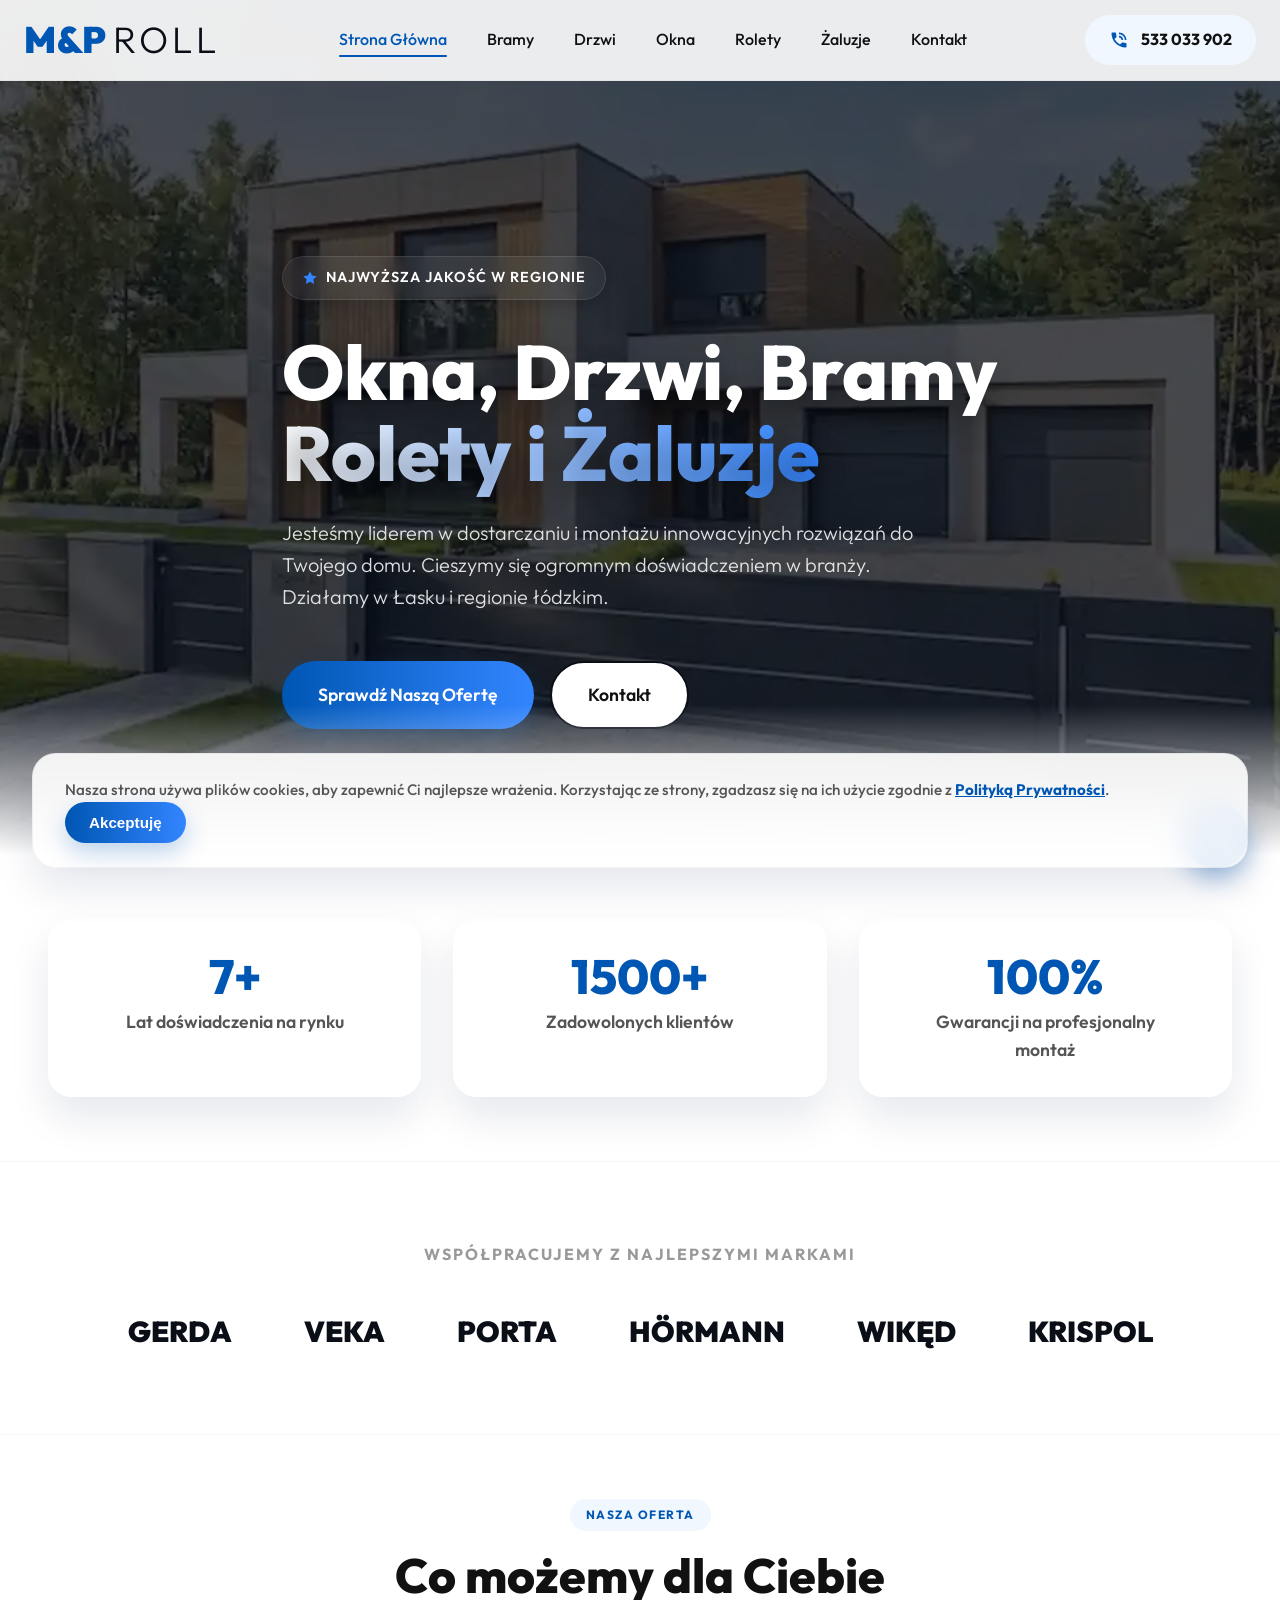
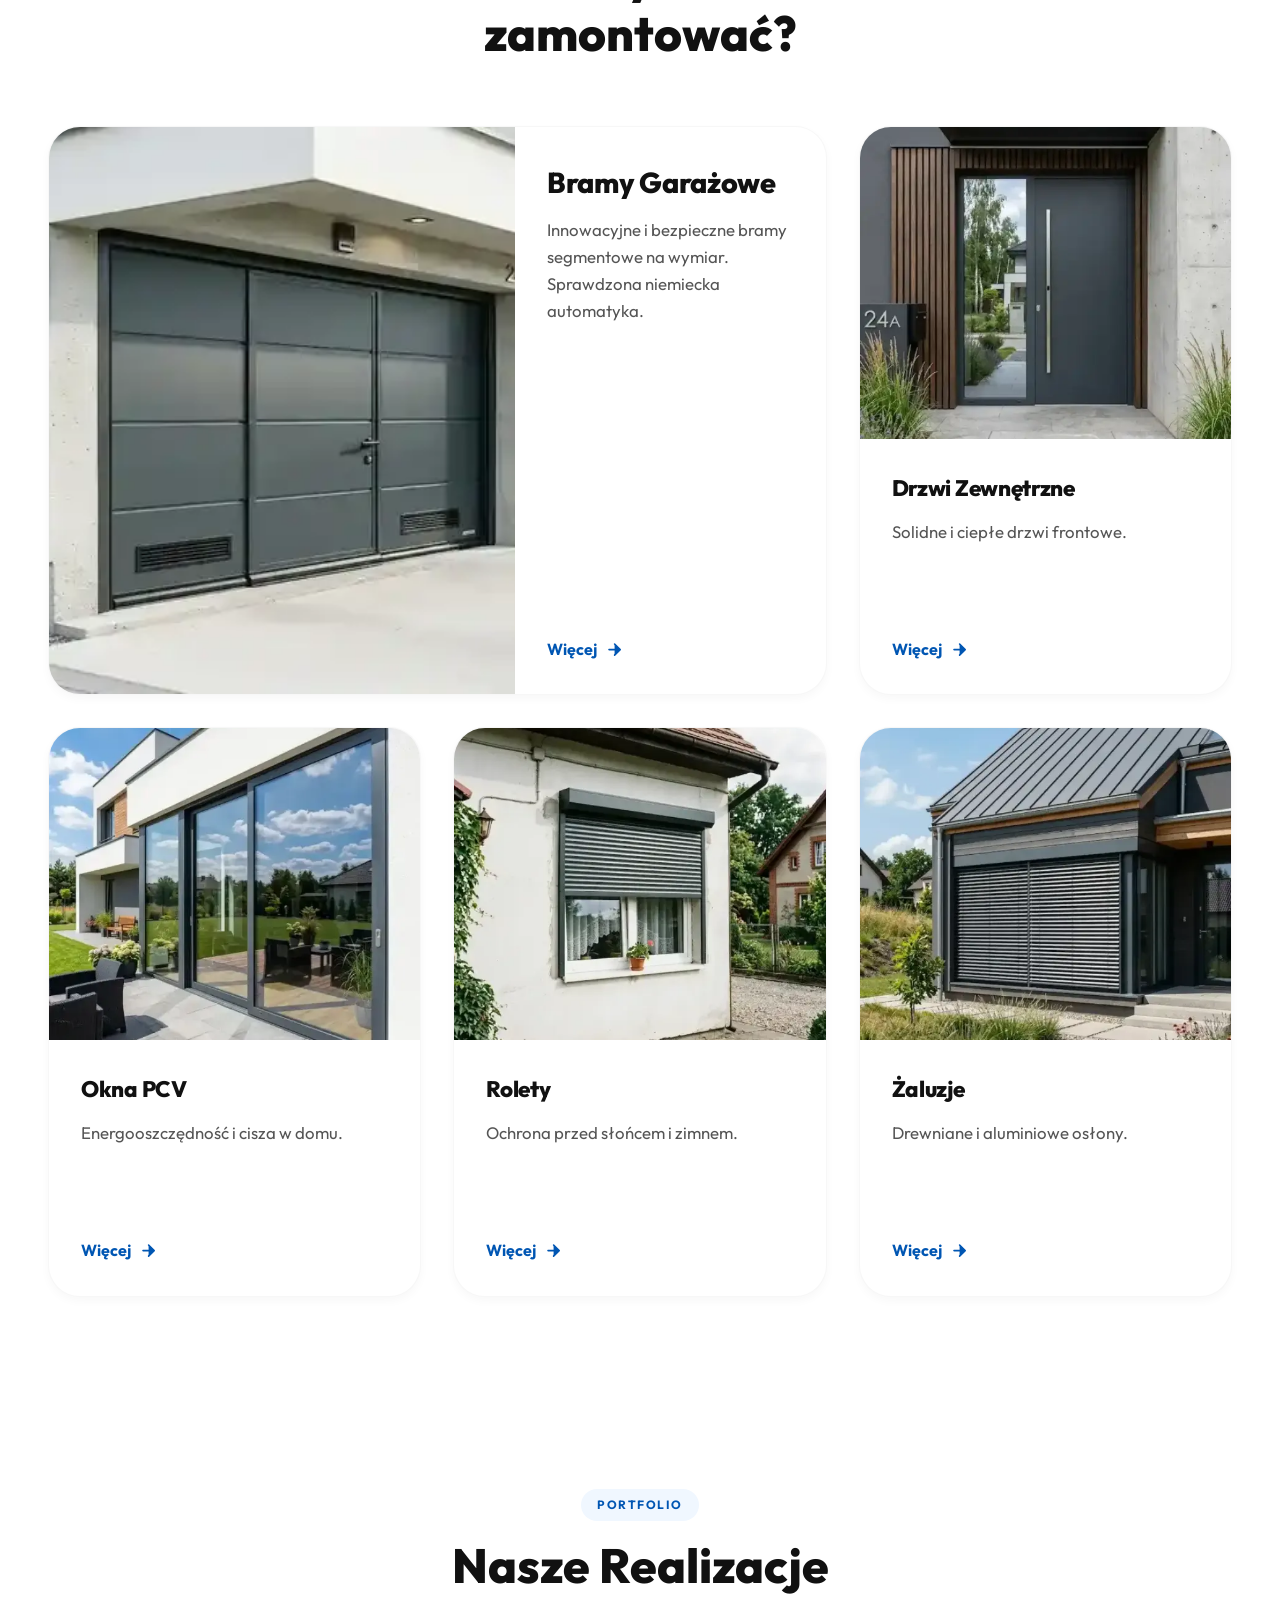
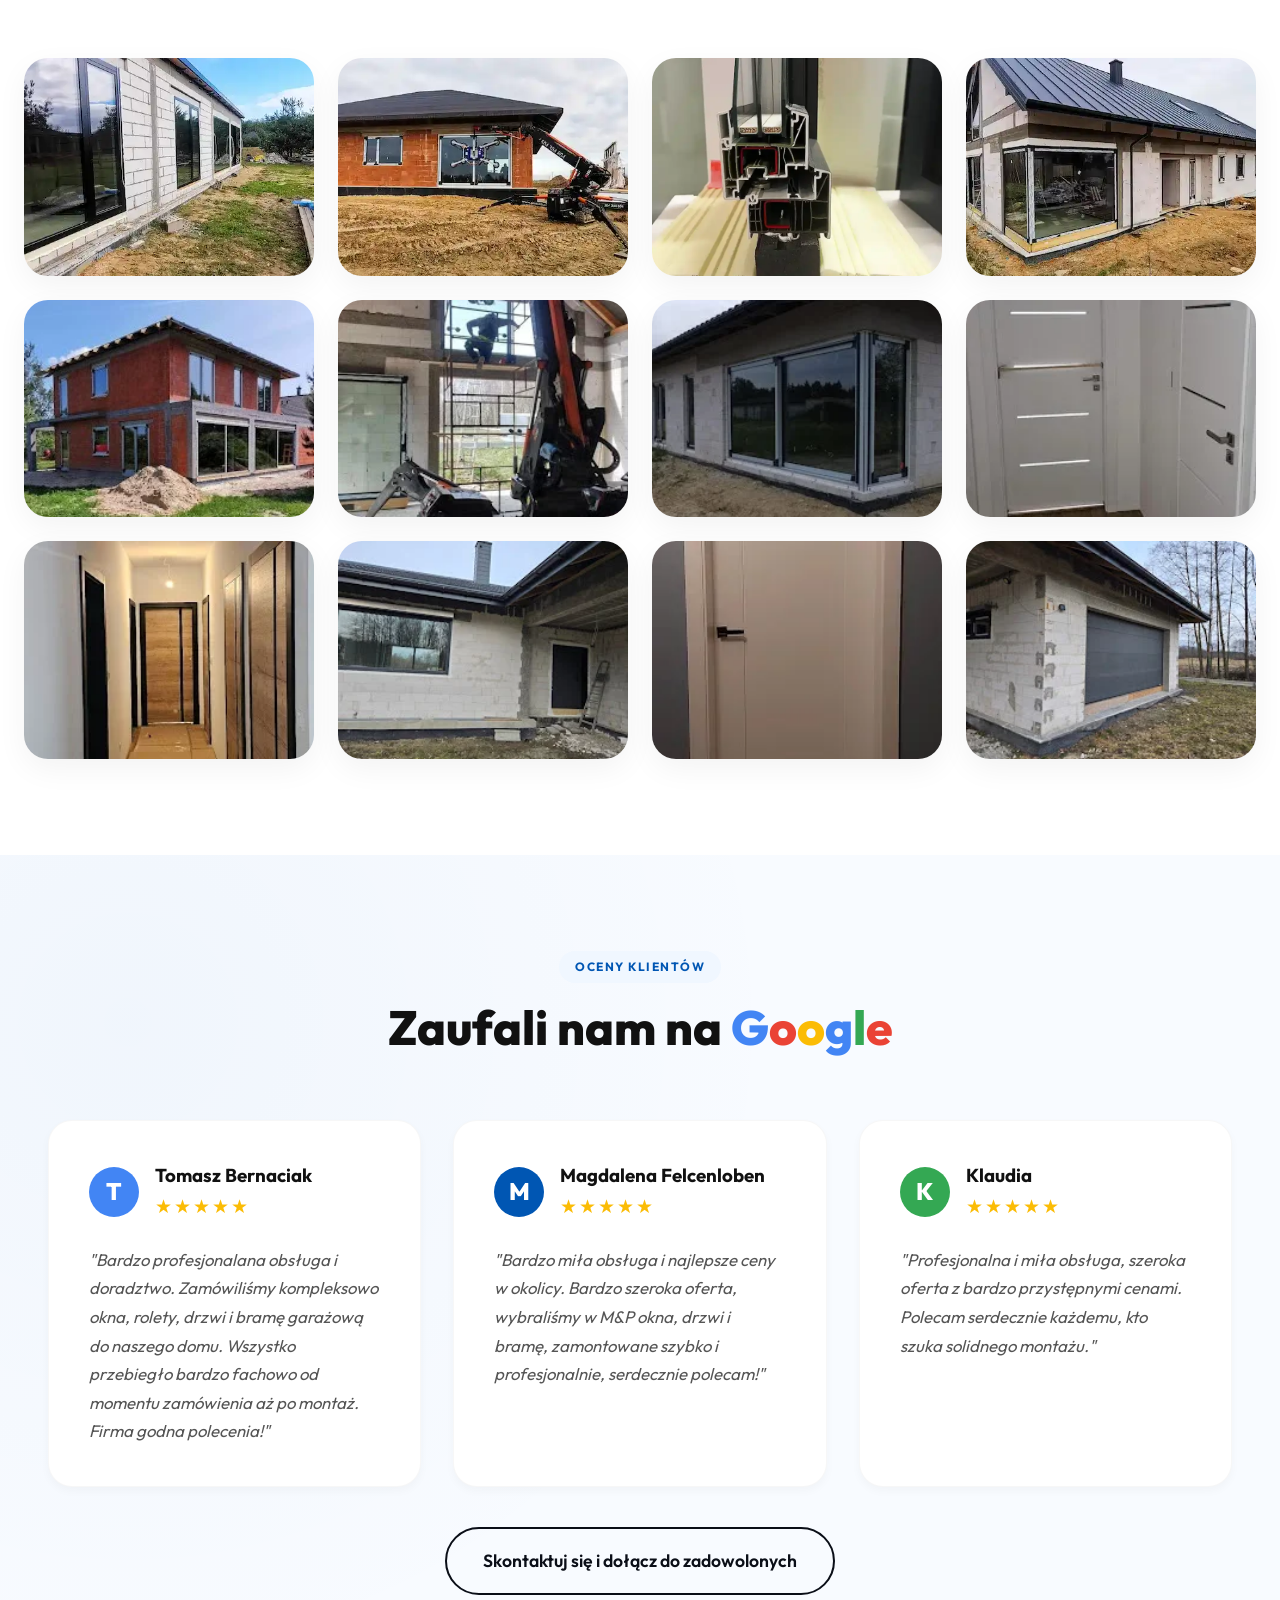
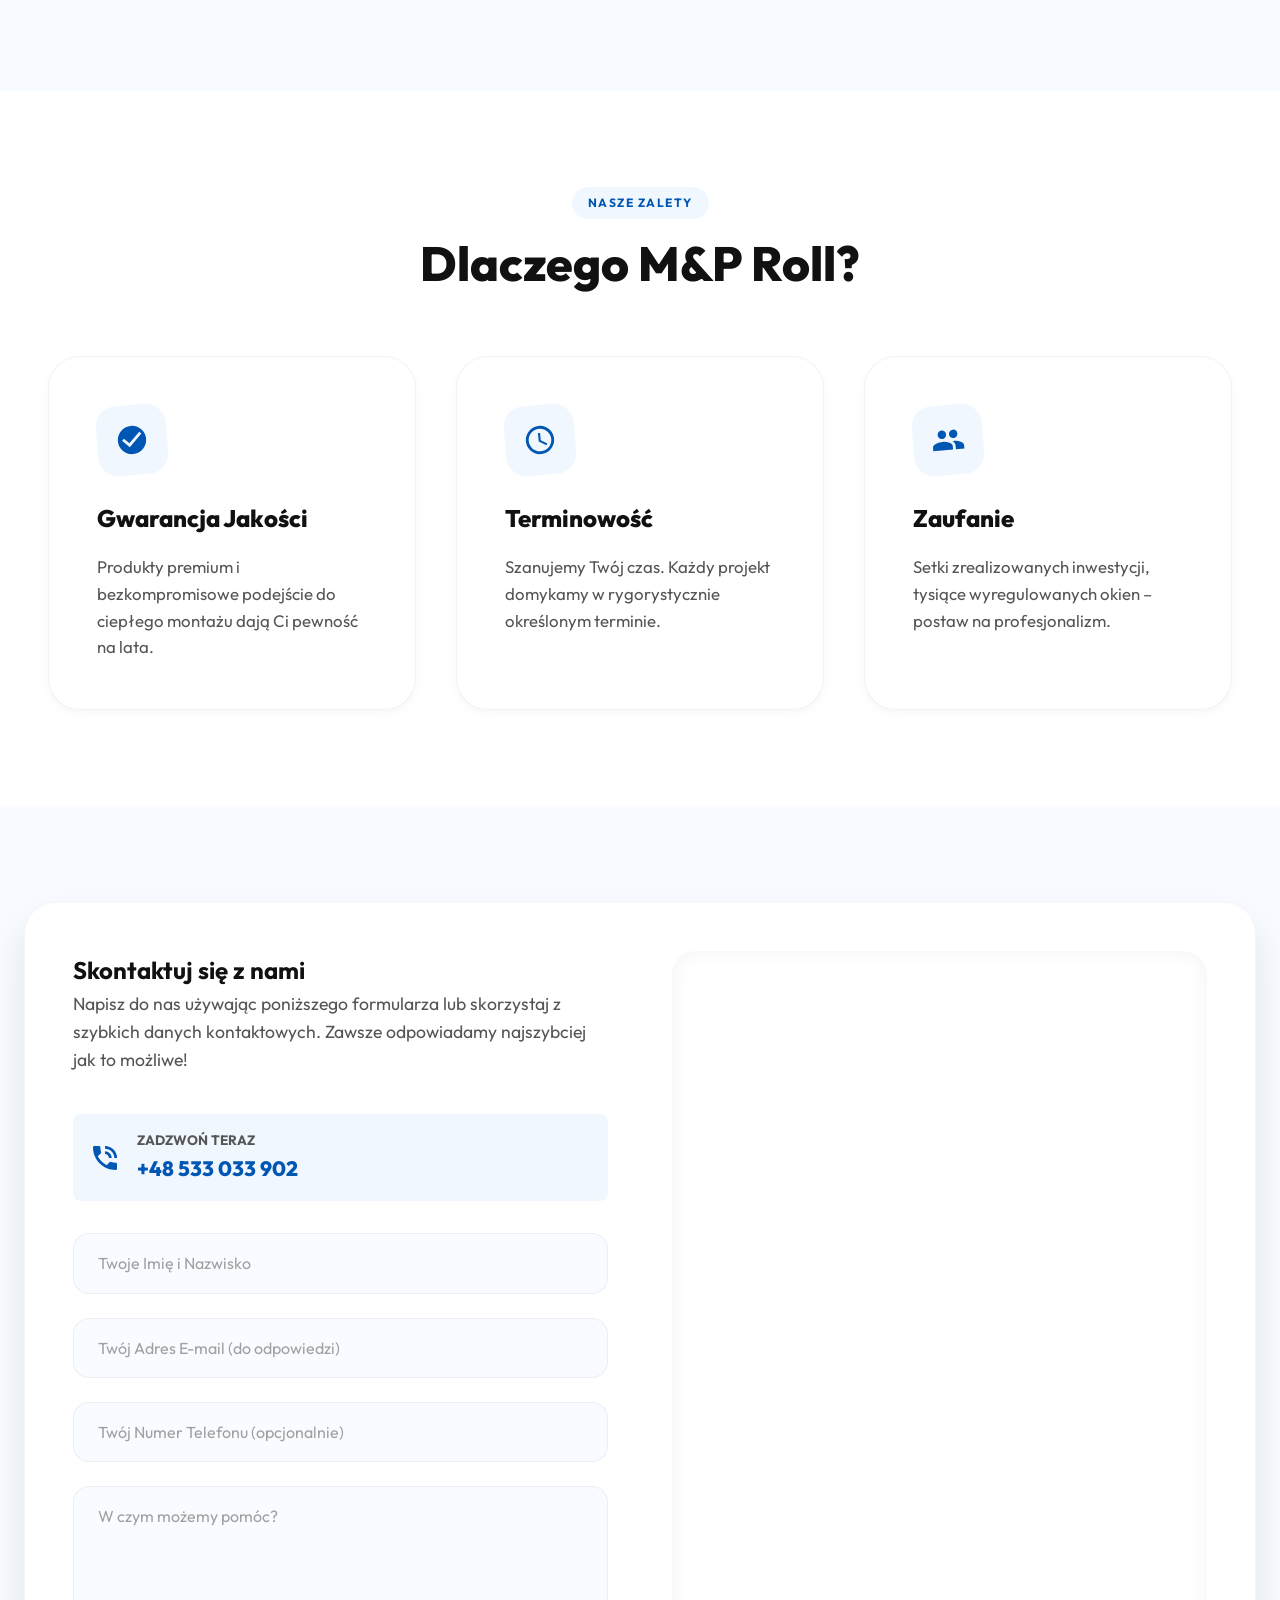
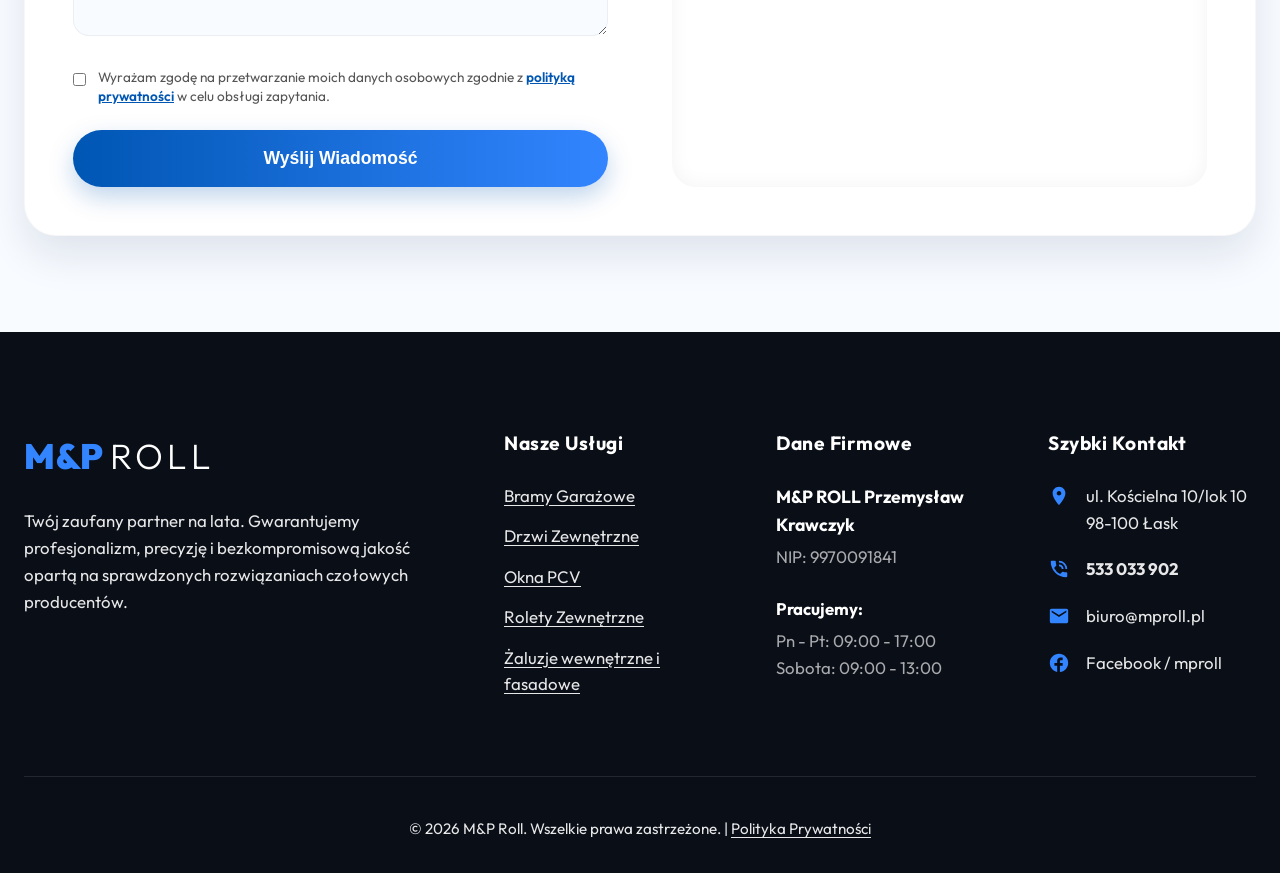
==== commit 5264cd44: "fix: przywrócenie font-display: swap oraz synchronizacja logo i stopki" ====
--- a/index.html
+++ b/index.html
@@ -10,7 +10,7 @@
           font-family: 'Outfit';
           font-style: normal;
           font-weight: 100 900;
-          font-display: optional;
+          font-display: swap;
           src: url('/assets/fonts/outfit-latinext.woff2') format('woff2');
           unicode-range: U+0100-02AF, U+0304, U+0308, U+0329, U+1E00-1E9F, U+1EF2-1EFF, U+2020, U+20A0-20AB, U+20AD-20CF, U+2113, U+2C60-2C7F, U+A720-A7FF;
         }
@@ -19,7 +19,7 @@
           font-family: 'Outfit';
           font-style: normal;
           font-weight: 100 900;
-          font-display: optional;
+          font-display: swap;
           src: url('/assets/fonts/outfit-latin.woff2') format('woff2');
           unicode-range: U+0000-00FF, U+0131, U+0152-0153, U+02BB-02BC, U+02C6, U+02DA, U+02DC, U+0304, U+0308, U+0329, U+2000-206F, U+20AC, U+2122, U+2191, U+2193, U+2212, U+2215, U+FEFF, U+FFFD;
         }
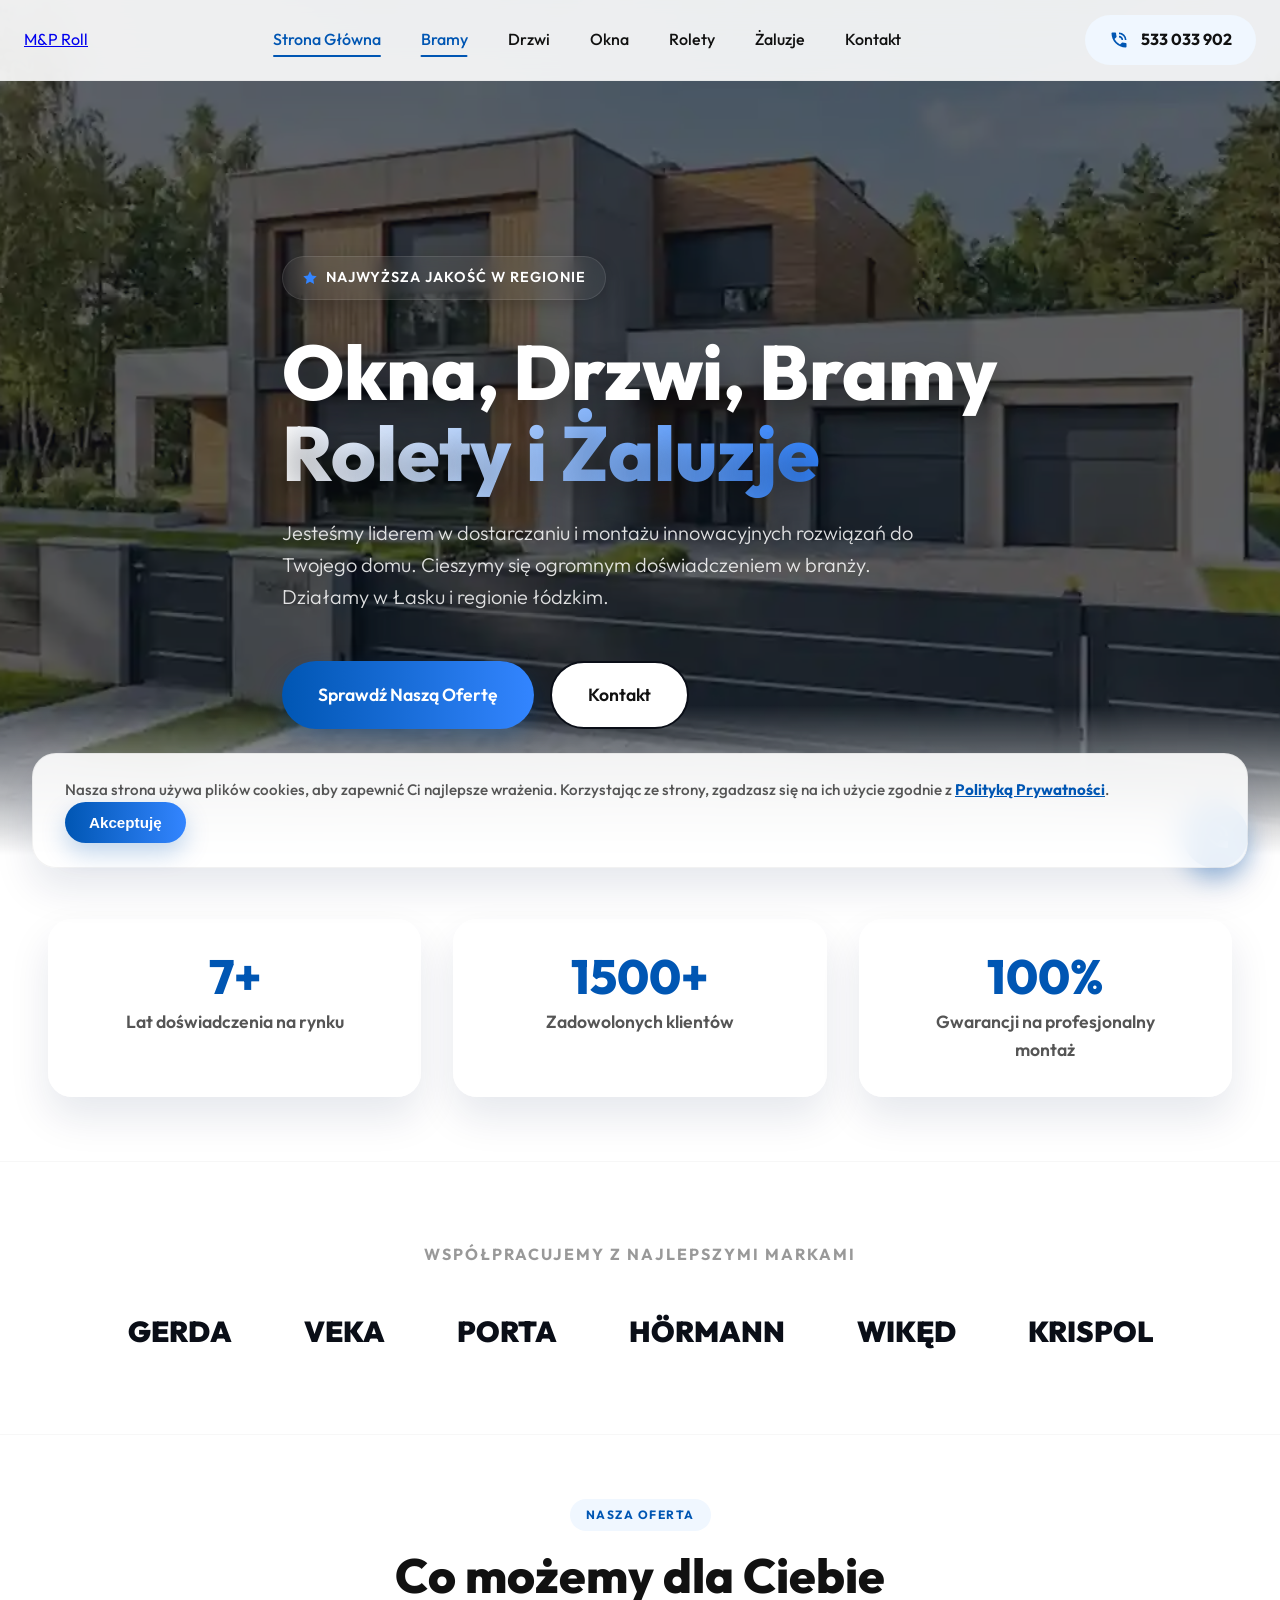
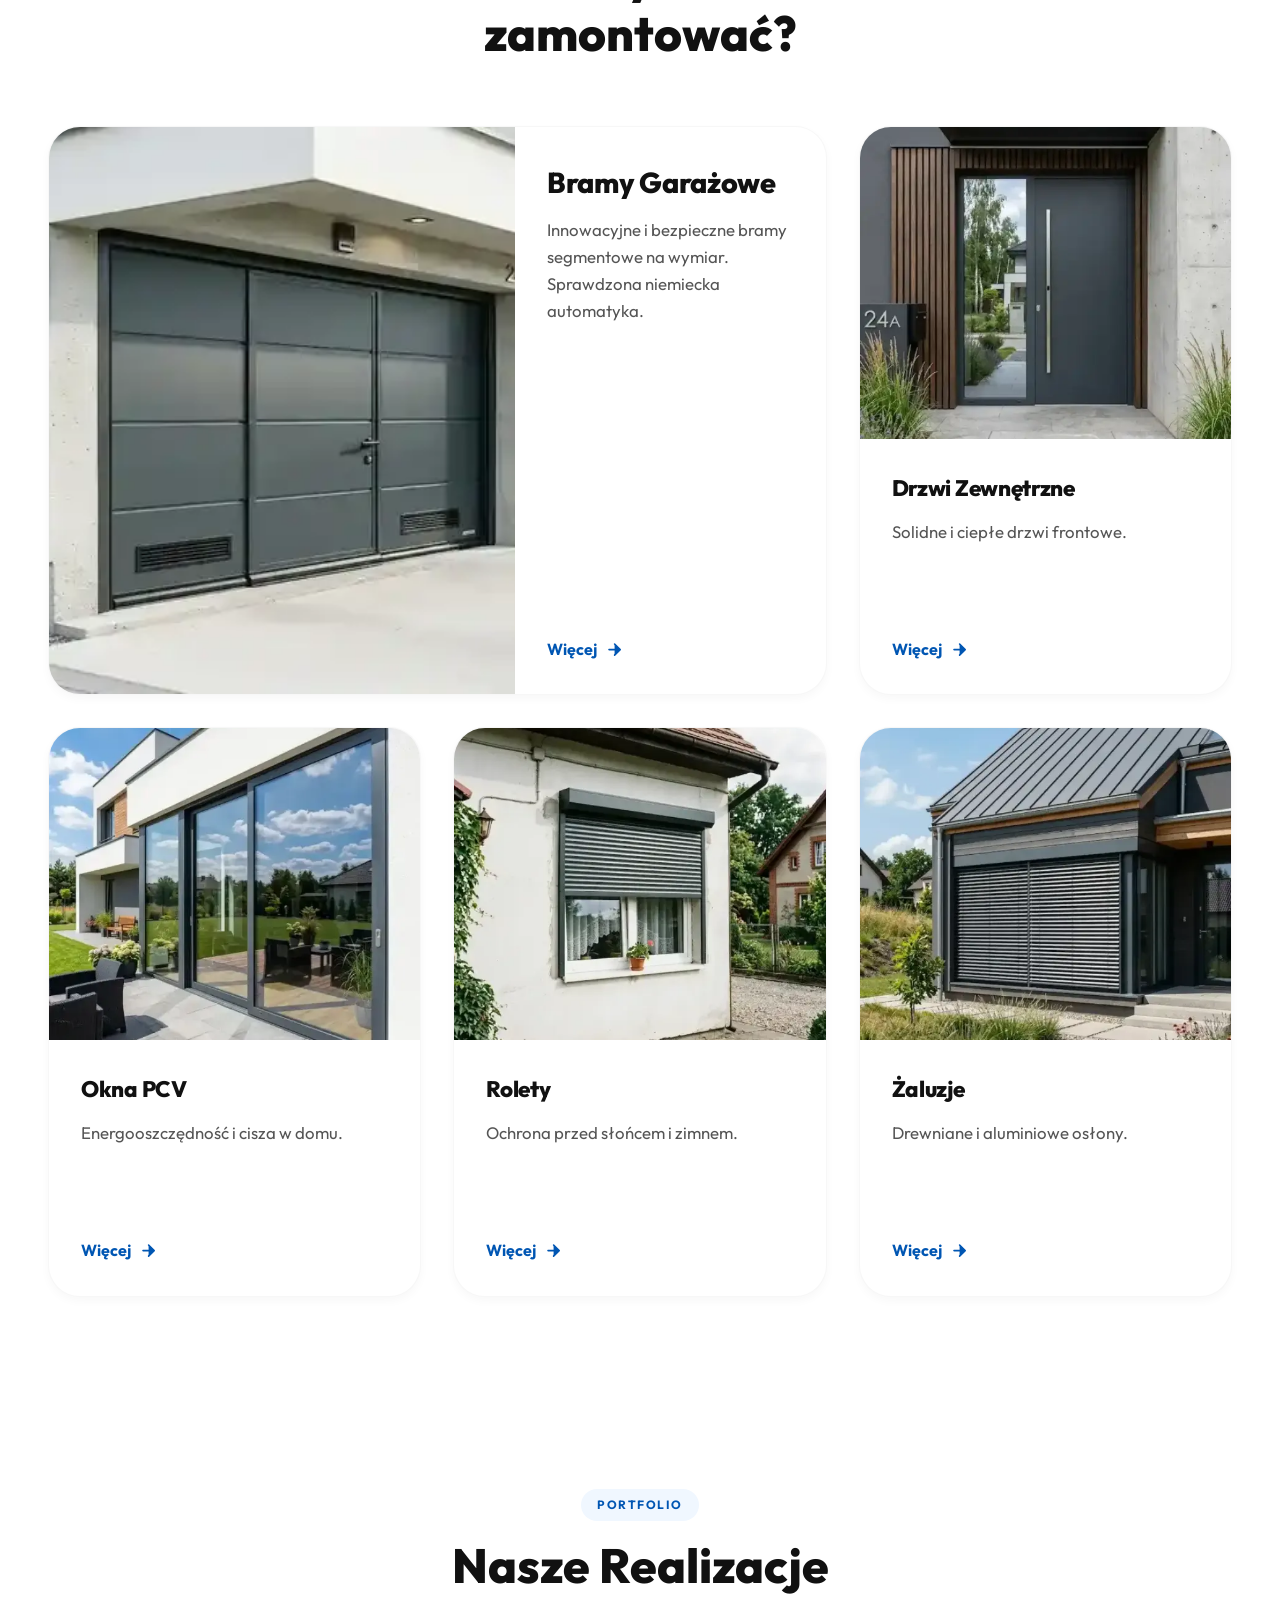
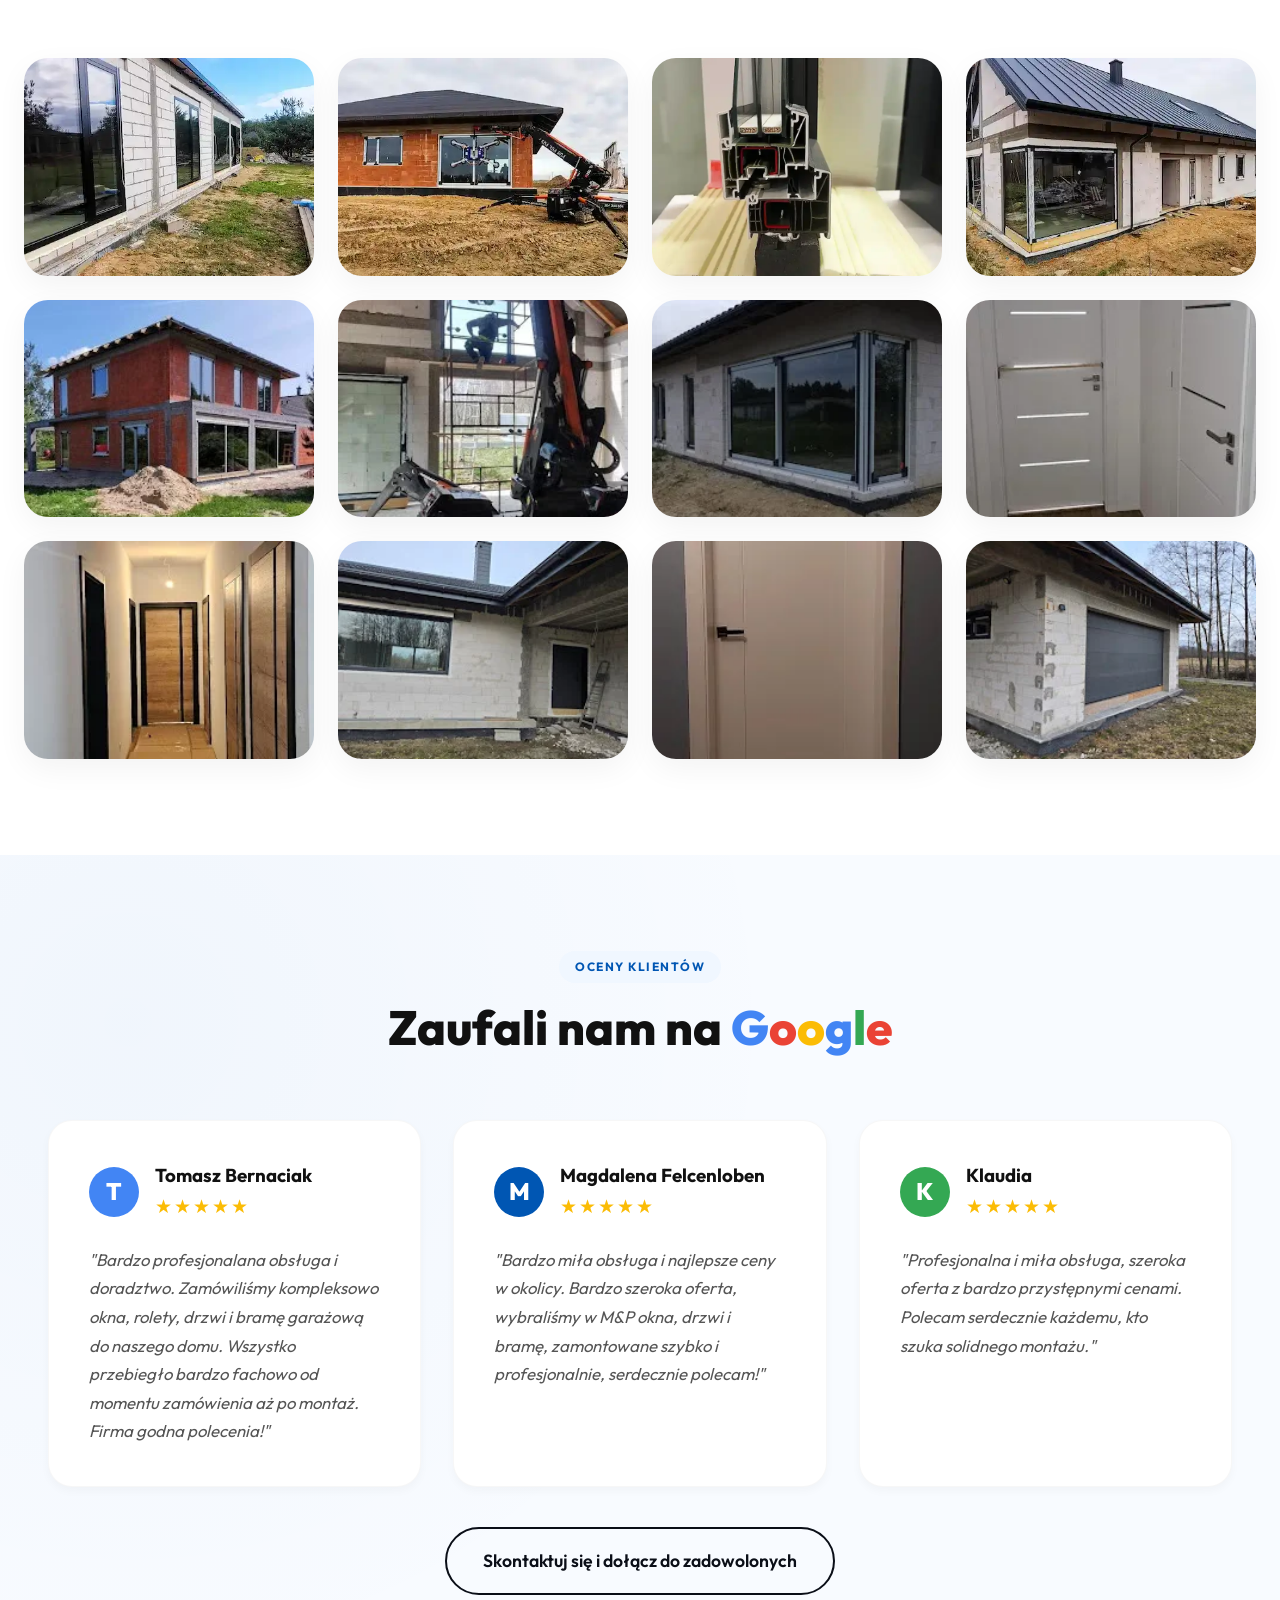
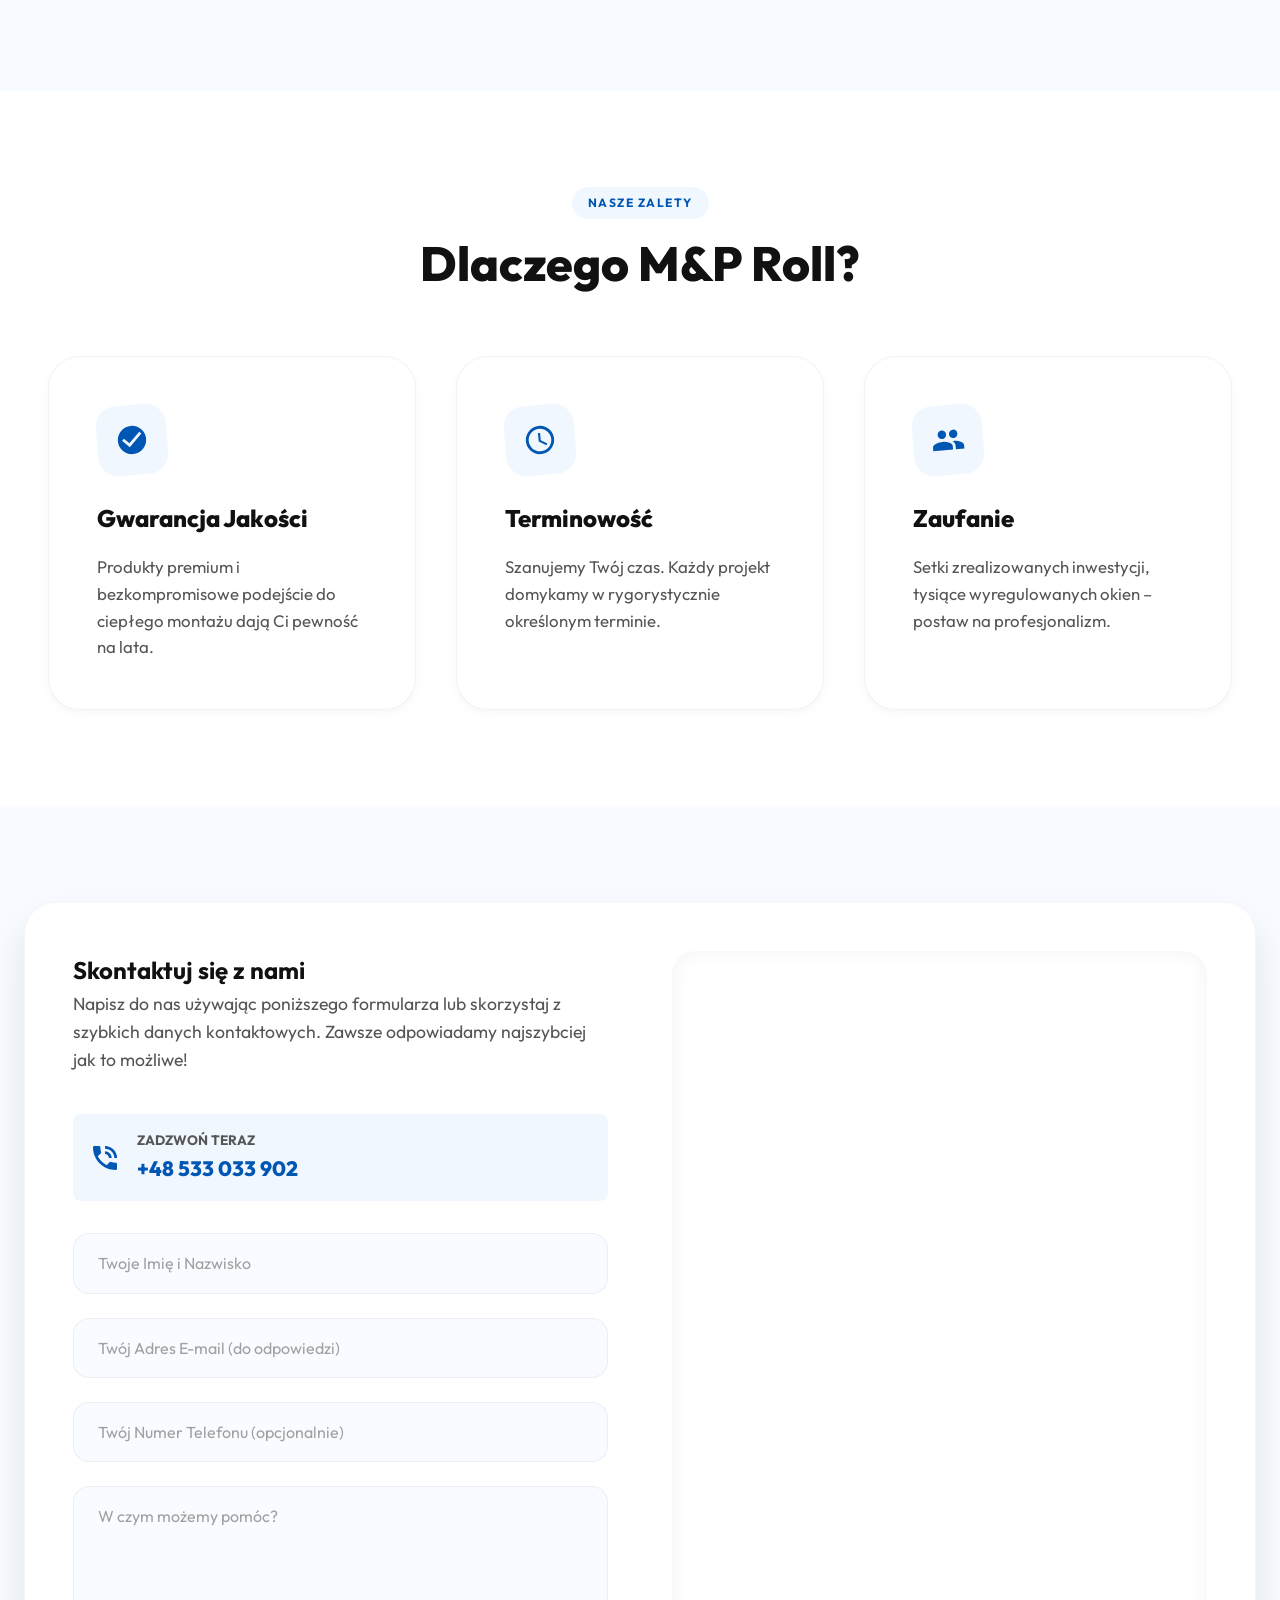
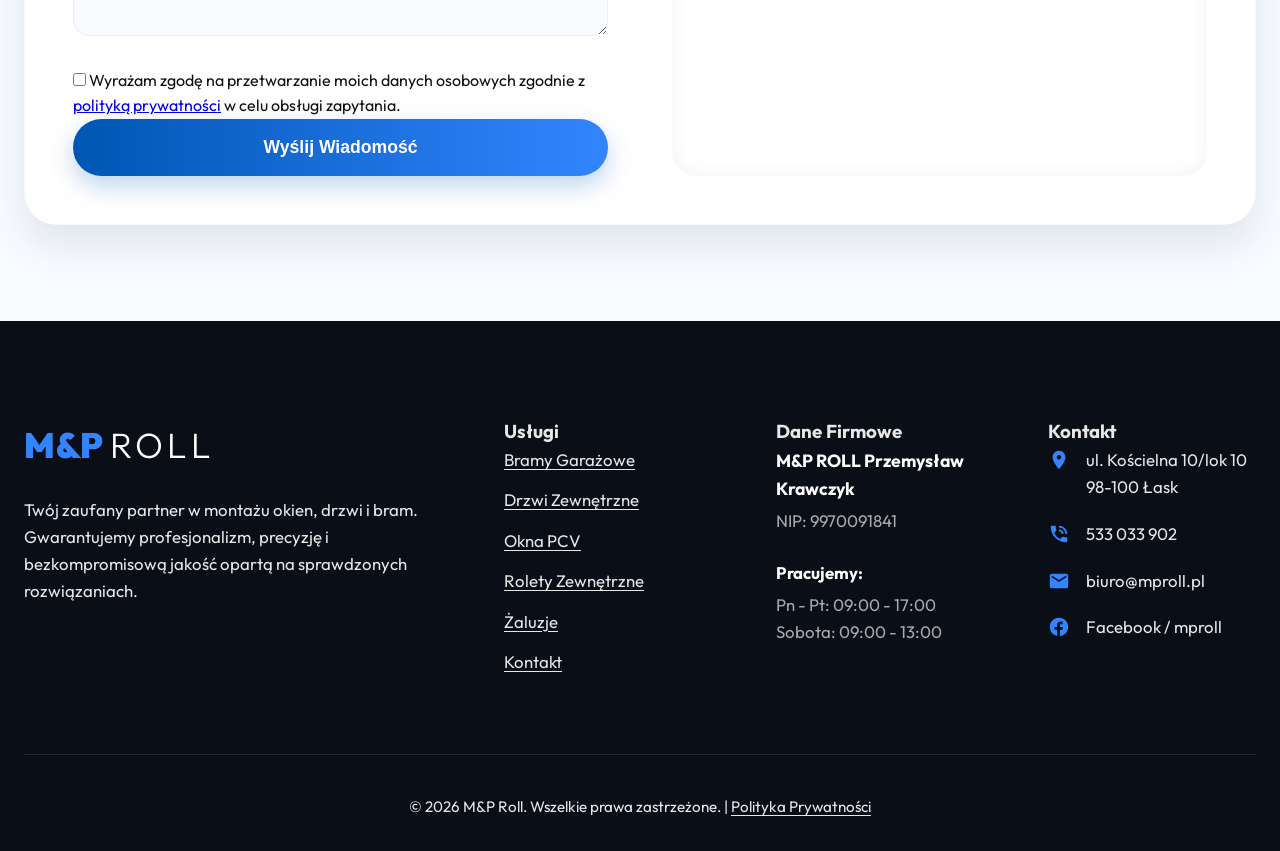
==== commit b7f5dc0b: "fix: pełna synchronizacja logo, stopki i czcionek ze stroną bramy na wszystkich podstronach oraz głó" ====
--- a/index.html
+++ b/index.html
@@ -23,7 +23,8 @@
           src: url('/assets/fonts/outfit-latin.woff2') format('woff2');
           unicode-range: U+0000-00FF, U+0131, U+0152-0153, U+02BB-02BC, U+02C6, U+02DA, U+02DC, U+0304, U+0308, U+0329, U+2000-206F, U+20AC, U+2122, U+2191, U+2193, U+2212, U+2215, U+FEFF, U+FFFD;
         }
-        @font-face{font-family:'Outfit Fallback';font-style:normal;font-weight:100 900;src:local('Arial');ascent-override:98%;descent-override:24%;line-gap-override:0%;size-adjust:102.5%;}@font-face{font-family:'Outfit Fallback';font-style:normal;font-weight:700 900;src:local('Arial Bold');ascent-override:98%;descent-override:24%;line-gap-override:0%;size-adjust:102.5%;}:root {--primary: #0056b3;--primary-light: #3385ff;--primary-dark: #003d82;--accent: #f0f7ff;--text-main: #111111;--text-muted: #555555;--text-light: #ffffff;--bg-main: #ffffff;--bg-alt: #f8fbff;--bg-dark: #0a0e17;--bg-header: rgba(255,255,255,0.9);--radius-sm: 8px;--radius-md: 16px;--radius-lg: 24px;--radius-xl: 32px;--shadow-sm: 0 4px 10px rgba(0,0,0,0.03);--shadow-md: 0 10px 30px rgba(0,30,80,0.06);--shadow-lg: 0 20px 40px rgba(0,30,80,0.1);--transition: 0.4s cubic-bezier(0.16,1,0.3,1);--container-max: 1300px;--section-pad: 6rem 1.5rem;}* {margin: 0;padding: 0;box-sizing: border-box;}html {scroll-behavior: smooth;font-size: 16px;}section[id] {scroll-margin-top: 80px;}body {font-family:'Outfit','Outfit Fallback',sans-serif,'Outfit Fallback',sans-serif;color: var(--text-main);background-color: var(--bg-main);line-height: 1.6;overflow-x: hidden;}.fade-in {opacity: 0;transform: translateY(30px);transition: opacity 0.8s cubic-bezier(0.16,1,0.3,1),transform 0.8s cubic-bezier(0.16,1,0.3,1);}.fade-in.appear {opacity: 1;transform: translateY(0);}.container {max-width: var(--container-max);margin: 0 auto;padding: 0 1.5rem;}.text-center {text-align: center;}.mt-4 {margin-top: 2.5rem;}.mb-2 {margin-bottom: 1rem;}.mb-4 {margin-bottom: 2rem;}.btn {display: inline-flex;align-items: center;justify-content: center;padding: 1.125rem 2.25rem;font-size: 1.1rem;font-weight: 600;border-radius: 50px;text-decoration: none;transition: var(--transition);cursor: pointer;border: 2px solid transparent;}.btn-primary {background: linear-gradient(to right, var(--primary) 0%, var(--primary-light) 100%); color: var(--text-light); box-shadow: 0 10px 25px rgba(0,86,179,0.25); border: none;} .btn-primary:hover {transform: translateY(-3px); box-shadow: 0 15px 35px rgba(0,86,179,0.4);}.btn-outline {background-color: transparent;border-color: var(--bg-dark);color: var(--bg-dark);}.btn-outline:hover {background-color: var(--bg-dark);color: var(--text-light);transform: translateY(-3px);}.site-header {position: fixed;top: 0;left: 0;width: 100%;z-index: 1000;background: var(--bg-header);backdrop-filter: blur(15px);-webkit-backdrop-filter: blur(15px);border-bottom: 1px solid rgba(0,0,0,0.03);transition: all 0.4s cubic-bezier(0.16, 1, 0.3, 1);will-change: height, background, box-shadow;}.site-header.scrolled {height: 70px;background: rgba(255, 255, 255, 0.98);box-shadow: 0 10px 30px rgba(0,0,0,0.08);}.header-container {display: flex;justify-content: space-between;align-items: center;height: 80px;transition: height 0.4s cubic-bezier(0.16, 1, 0.3, 1);}.site-header.scrolled .header-container {height: 70px;}.logo {font-size: 2.3rem;font-weight: 900;color: var(--primary);text-decoration: none;letter-spacing: 1px;display: flex;align-items: center;gap: 0.4rem;text-transform: uppercase;}.logo span {color: var(--bg-dark);font-weight: 300;letter-spacing: 4px;}.nav-links {display: flex;gap: 2.5rem;list-style: none;}.nav-links a {color: var(--text-main);text-decoration: none;font-weight: 500;font-size: 1rem;transition: var(--transition);position: relative;padding: 0.5rem 0;}.nav-links a::after {content: '';position: absolute;bottom: 0;left: 50%;transform: translateX(-50%);width: 0;height: 2px;background-color: var(--primary);transition: var(--transition);border-radius: 2px;}.nav-links a:hover::after,.nav-links a.active::after {width: 100%;}.nav-links a:hover,.nav-links a.active {color: var(--primary);}.nav-cta {display: flex;align-items: center;}.header-phone {font-weight: 700;color: var(--text-main);text-decoration: none;display: flex;align-items: center;gap: 0.75rem;background: var(--accent);padding: 0.75rem 1.5rem;border-radius: 50px;transition: var(--transition);}.header-phone:hover {background: var(--primary);color: #fff;box-shadow: 0 4px 15px rgba(0,86,179,0.2);}.header-phone:hover svg {fill: #fff;}.header-phone svg {width: 1.25rem;height: 1.25rem;fill: var(--primary);transition: var(--transition);}.mobile-menu-btn {display: none;background: none;border: none;cursor: pointer;padding: 0.5rem;}.mobile-menu-btn span {display: block;width: 25px;height: 2px;background-color: var(--text-main);margin: 5px 0;transition: var(--transition);}.hero {padding-top: 130px;min-height: 95vh;display: flex;align-items: center;position: relative;background: var(--bg-dark);color: var(--text-light);overflow: hidden;contain: layout;}.hero::after {content: '';position: absolute;bottom: 0;left: 0;width: 100%;height: 150px;background: linear-gradient(to top,var(--bg-main),transparent);z-index: 3; pointer-events: none;}.hero-bg {position: absolute;top: 0;left: 0;width: 100%;height: 100%;object-fit: cover;z-index: 1;}.hero-overlay {position: absolute;top: 0;left: 0;width: 100%;height: 100%;background: var(--bg-dark);opacity: 0.75;z-index: 2;}@keyframes slowZoom {0% {transform: scale(1.05);}100% {transform: scale(1.1);}}.hero-content {position: relative;z-index: 3;max-width: 850px;}.hero-badge {display: inline-flex;align-items: center;gap: 0.5rem;padding: 0.6rem 1.2rem;background: rgba(255,255,255,0.05);backdrop-filter: blur(10px);border: 1px solid rgba(255,255,255,0.1);border-radius: 50px;font-size: 0.9rem;font-weight: 600;letter-spacing: 1px;text-transform: uppercase;margin-bottom: 2rem;box-shadow: 0 4px 15px rgba(0,0,0,0.2);}.hero h1 {font-size: clamp(3rem,6vw,4.8rem);font-weight: 800;line-height: 1.05;margin-bottom: 1.5rem;text-shadow: 0 10px 30px rgba(0,0,0,0.3);}.hero h1 span {background: linear-gradient(to right,#ffffff,var(--primary-light));-webkit-background-clip: text;background-clip: text;-webkit-text-fill-color: transparent;}.hero p {font-size: 1.25rem;color: rgba(255,255,255,0.85);margin-bottom: 3rem;max-width: 650px;font-weight: 300;}.hero-actions {display: flex;gap: 1rem;}.stats-banner {position: relative;z-index: 4;padding: 4rem 1.5rem;}.stats-flex {display: flex;justify-content: center;gap: 2rem;flex-wrap: wrap;}.stat-item {background: rgba(255,255,255,0.8);backdrop-filter: blur(15px);-webkit-backdrop-filter: blur(15px);border: 1px solid rgba(255,255,255,0.4);padding: 2rem 3rem;border-radius: var(--radius-lg);text-align: center;flex: 1;min-width: 250px;box-shadow: var(--shadow-lg);transition: var(--transition);}.stat-item:hover {transform: translateY(-5px);background: #fff;}.stat-num {display: block;font-size: 3rem;font-weight: 800;color: var(--primary);line-height: 1;margin-bottom: 0.5rem;}.stat-text {font-size: 1.1rem;font-weight: 600;color: var(--text-muted);}.services {padding: 4rem 1.5rem var(--section-pad);background-color: var(--bg-main);}.section-header {text-align: center;max-width: 700px;margin: 0 auto 4rem;}.section-subtitle {display: inline-block;padding: 0.4rem 1rem;background: var(--accent);color: var(--primary);border-radius: 50px;font-weight: 700;text-transform: uppercase;letter-spacing: 1.5px;font-size: 0.75rem;margin-bottom: 1rem;}.section-title {font-size: clamp(2rem,4vw,3rem);font-weight: 800;color: var(--text-main);line-height: 1.2;}.services-bento {display: grid;grid-template-columns: repeat(3,1fr);grid-auto-rows: minmax(350px,auto);gap: 2rem;}.bento-card {background: var(--bg-main);border-radius: var(--radius-xl);overflow: hidden;box-shadow: var(--shadow-sm);transition: var(--transition);border: 1px solid rgba(0,0,0,0.03);text-decoration: none;color: inherit;display: flex;flex-direction: column;}.bento-card:hover {transform: translateY(-8px);box-shadow: var(--shadow-md);border-color: rgba(0,86,179,0.15);}.service-img-wrap {height: 55%;overflow: hidden;position: relative;}.bento-large .service-img-wrap {height: 100%;width: 60%;}.service-img-wrap::after {content: '';position: absolute;bottom: 0;left: 0;width:100%;height: 50%;background: linear-gradient(to top,rgba(0,0,0,0.5),transparent);opacity: 0;transition: var(--transition);}.bento-card:hover .service-img-wrap::after {opacity: 1;}.service-img-wrap img {width: 100%;height: 100%;object-fit: cover;transition: transform 0.6s cubic-bezier(0.16,1,0.3,1);}.bento-card:hover .service-img-wrap img {transform: scale(1.08);}.service-content {padding: 2rem;flex-grow: 1;display: flex;flex-direction: column;}.bento-large {grid-column: span 2;flex-direction: row;}.bento-large .service-content {width: 40%;justify-content: center;}.bento-large h3 {font-size: 1.8rem !important;}.service-content h3 {font-size: 1.4rem;font-weight: 800;margin-bottom: 0.75rem;letter-spacing: -0.3px;}.service-content p {color: var(--text-muted);font-size: 1.05rem;margin-bottom: 1.5rem;flex-grow: 1;}.service-link {font-size: 1rem;font-weight: 700;color: var(--primary);display: flex;align-items: center;gap: 0.5rem;margin-top: auto;}.service-link svg {width: 1.2rem;height: 1.2rem;fill: currentColor;transition: transform 0.3s ease;}.bento-card:hover .service-link svg {transform: translateX(5px);}.reviews {padding: var(--section-pad);background-color: var(--bg-alt);background-image: radial-gradient(circle at 10% 20%,rgba(0,86,179,0.03) 0%,transparent 50%);}.reviews-grid {display: grid;grid-template-columns: repeat(auto-fit,minmax(320px,1fr));gap: 2rem;}.review-card {background: var(--bg-main);padding: 2.5rem;border-radius: var(--radius-lg);box-shadow: var(--shadow-sm);border: 1px solid rgba(0,0,0,0.03);transition: var(--transition);}.review-card:hover {box-shadow: var(--shadow-md);transform: translateY(-5px);}.review-header {display: flex;align-items: center;gap: 1rem;margin-bottom: 1.5rem;}.reviewer-avatar {width: 50px;height: 50px;background: #4285F4;color: white;font-weight: 800;font-size: 1.5rem;display: flex;align-items: center;justify-content: center;border-radius: 50%;}.reviewer-info h4 {font-size: 1.1rem;font-weight: 700;}.stars {color: #FBBC05;font-size: 1.2rem;letter-spacing: 2px;}.review-card p {font-size: 1.05rem;color: var(--text-muted);font-style: italic;line-height: 1.7;}.features {padding: var(--section-pad);background-color: var(--bg-main);}.features-grid {display: grid;grid-template-columns: repeat(3,1fr);gap: 2.5rem;margin-top: 3rem;}.feature-item {text-align: left;background: var(--bg-main);padding: 3rem;border-radius: var(--radius-xl);border: 1px solid rgba(0,0,0,0.05);box-shadow: var(--shadow-sm);transition: var(--transition);}.feature-item:hover {border-color: var(--primary-light);box-shadow: var(--shadow-md);}.feature-icon {width: 70px;height: 70px;background: var(--accent);color: var(--primary);border-radius: 20px;display: flex;align-items: center;justify-content: center;margin-bottom: 1.5rem;transform: rotate(-5deg);transition: var(--transition);}.feature-item:hover .feature-icon {transform: rotate(0deg) scale(1.1);}.feature-icon svg {width: 34px;height: 34px;fill: currentColor;}.feature-item h3 {font-size: 1.5rem;margin-bottom: 1rem;font-weight: 800;}.feature-item p {color: var(--text-muted);font-size: 1.05rem;}.partners {padding: 5rem 1.5rem;background: var(--bg-main);border-top: 1px solid rgba(0,0,0,0.03);border-bottom: 1px solid rgba(0,0,0,0.03);}.partners h3 {text-align: center;color: rgba(0,0,0,0.4);font-size: 1rem;font-weight: 700;letter-spacing: 2px;margin-bottom: 2.5rem;}.partners-grid {display: flex;justify-content: center;align-items: center;flex-wrap: wrap;gap: 4.5rem;opacity: 0.7;transition: var(--transition);}.partners-grid:hover {opacity: 1;}.footer-links a:hover {color: var(--primary-light);padding-left: 8px;text-decoration: underline;}.form-checkbox-group label a {color: var(--primary);text-decoration: underline;font-weight: 600;}.form-checkbox-group label a:hover {text-decoration: none;}.partners-grid span {font-size: 1.8rem;font-weight: 900;color: var(--bg-dark);}.cta {padding: 8rem 1.5rem;background: linear-gradient(135deg,var(--bg-dark) 0%,#1a2235 100%);color: var(--text-light);text-align: center;position: relative;overflow: hidden;}.cta::before {content: '';position: absolute;top: -50%;left: -50%;width: 200%;height: 200%;background: radial-gradient(circle,rgba(51,133,255,0.1) 0%,transparent 60%);}.cta-inner {position: relative;z-index: 2;max-width: 800px;margin: 0 auto;}.cta h2 {font-size: clamp(2.5rem,5vw,3.5rem);font-weight: 800;margin-bottom: 1.5rem;}.cta p {font-size: 1.25rem;color: rgba(255,255,255,0.7);margin-bottom: 3rem;}.subpage-header {padding: 180px 1.5rem 80px;background: var(--bg-alt);text-align: center;border-bottom: 1px solid rgba(0,0,0,0.03);}.subpage-header h1 {font-size: clamp(2.5rem,5vw,4rem);font-weight: 800;margin-bottom: 1rem;color: var(--bg-dark);letter-spacing: -1px;}.subpage-header p {font-size: 1.25rem;color: var(--text-muted);max-width: 800px;margin: 0 auto;}.service-details {padding: var(--section-pad);}.details-content {display: grid;grid-template-columns: 1fr 1fr;gap: 5rem;align-items: center;}.details-text h2 {font-size: 2.5rem;font-weight: 800;margin-bottom: 1.5rem;line-height: 1.2;}.details-text p {font-size: 1.15rem;color: var(--text-muted);margin-bottom: 1.5rem;}.details-list {list-style: none;margin-top: 2.5rem;}.details-list li {display: flex;align-items: flex-start;gap: 1rem;margin-bottom: 1.25rem;font-size: 1.15rem;font-weight: 500;color: var(--bg-dark);}.details-list li svg {width: 26px;height: 26px;fill: var(--primary);flex-shrink: 0;}.details-image {border-radius: var(--radius-xl);overflow: hidden;box-shadow: var(--shadow-lg);position: relative;}.details-image img {width: 100%;height: auto;display: block;transition: transform 0.8s ease;}.details-image:hover img {transform: scale(1.05);}.contact-section {padding: var(--section-pad);background-color: var(--bg-alt);position: relative;}.contact-wrapper {display: grid;grid-template-columns: 1fr 1fr;gap: 4rem;align-items: stretch;background: var(--bg-main);border-radius: var(--radius-xl);padding: 3rem;box-shadow: var(--shadow-lg);border: 1px solid rgba(0,0,0,0.03);}.contact-form-box {display: flex;flex-direction: column;justify-content: center;}.contact-form-box h3 {font-size: 2.2rem;font-weight: 800;margin-bottom: 1rem;color: var(--bg-dark);}.contact-form-box p {color: var(--text-muted);margin-bottom: 2.5rem;font-size: 1.1rem;}.form-group {margin-bottom: 1.5rem;position: relative;}.form-control {width: 100%;padding: 1.2rem 1.5rem;background: var(--bg-alt);border: 1px solid rgba(0,0,0,0.05);border-radius: var(--radius-md);font-family: inherit;font-size: 1rem;color: var(--text-main);transition: var(--transition);}.form-control::placeholder {color: #a0a0a0;}.form-control:focus {outline: none;border-color: var(--primary-light);box-shadow: 0 0 0 4px rgba(51,133,255,0.1);background: var(--bg-main);}textarea.form-control {min-height: 150px;resize: vertical;}.map-box {border-radius: var(--radius-lg);overflow: hidden;position: relative;min-height: 450px;box-shadow: inset 0 0 20px rgba(0,0,0,0.05);}.map-box iframe {position: absolute;top: 0;left: 0;width: 100%;height: 100%;border: 0;filter: grayscale(40%) contrast(1.1);transition: filter var(--transition);}.map-box:hover iframe {filter: grayscale(0%) contrast(1);}.site-footer {background: var(--bg-dark); color: rgba(255,255,255,0.9); padding: 6rem 1.5rem 2rem;} .footer-grid {display: grid; grid-template-columns: 2fr 1fr 1fr 1fr; gap: 4rem; max-width: var(--container-max); margin: 0 auto 4rem;} .footer-col h3 {color: var(--text-light); font-size: 1.2rem; font-weight: 700; margin-bottom: 1.5rem; letter-spacing: 0.5px;} .footer-logo {font-size: 2.2rem; font-weight: 900; color: var(--primary-light); text-decoration: none; display: flex; align-items: center; gap: 0.4rem; margin-bottom: 1.5rem; text-transform: uppercase; letter-spacing: 1px;} .footer-logo span {color: var(--text-light); font-weight: 300; letter-spacing: 4px;} .footer-col p {font-size: 1.05rem; line-height: 1.6;} .footer-links {list-style: none;} .footer-links li {margin-bottom: 0.85rem;} .footer-links a {color: rgba(255,255,255,0.9); text-decoration: underline; text-underline-offset: 3px; transition: var(--transition); font-size: 1.05rem;} .footer-links a:hover {color: var(--primary-light); padding-left: 8px;} .footer-contact li {display: flex; align-items: flex-start; gap: 1rem; margin-bottom: 1.25rem; font-size: 1.05rem;} .footer-contact svg {width: 22px; height: 22px; fill: var(--primary-light); flex-shrink: 0; margin-top: 2px;} .footer-bottom {text-align: center; padding-top: 2.5rem; border-top: 1px solid rgba(255,255,255,0.1); font-size: 0.95rem;} .footer-bottom a {color: inherit; text-decoration: underline; text-underline-offset: 3px;} .footer-bottom a:hover {color: var(--primary-light);} .footer-muted {color: rgba(255,255,255,0.65);} .floating-fab {position: fixed; bottom: 2rem; right: 2rem; background: var(--primary); color: white; width: 65px; height: 65px; border-radius: 50%; display: flex; align-items: center; justify-content: center; box-shadow: 0 10px 25px rgba(0,86,179,0.4); z-index: 9999; transition: transform var(--transition), background var(--transition); }.floating-fab svg {width: 32px;height: 32px;fill: white;}.floating-fab:hover {transform: translateY(-5px) scale(1.1);background: var(--bg-dark);}.floating-fab::before{content:'';position:absolute;top:0;left:0;width:100%;height:100%;border-radius:50%;background:rgba(0,86,179,0.8);z-index:-1;animation:pulseComposited 2s infinite;will-change:transform,opacity}.floating-fab:hover::before{animation:none}@keyframes pulseComposited{0%{transform:scale(1);opacity:0.6}70%{transform:scale(1.6);opacity:0}100%{transform:scale(1.6);opacity:0}}@media (max-width: 1200px) {.services-bento {grid-auto-rows: minmax(300px,auto);}}@media (max-width: 1024px) {.services-bento {grid-template-columns: repeat(2,1fr);}.bento-large {grid-column: span 2;}.features-grid {grid-template-columns: repeat(2,1fr);}.details-content {grid-template-columns: 1fr;gap: 3rem;}.details-image {order: -1;}.footer-grid {grid-template-columns: 1fr 1fr;gap: 3rem;}.stats-flex {padding: 0 1.5rem;}.contact-wrapper {grid-template-columns: 1fr;padding: 2rem;}.map-box {min-height: 350px;}.floating-fab {bottom: 1.5rem;right: 1.5rem;width: 55px;height: 55px;}.floating-fab svg {width: 26px;height: 26px;}}@media (max-width: 768px) {.services-bento {grid-template-columns: 1fr;}.bento-large {grid-column: span 1;flex-direction: column;}.bento-large .service-img-wrap {width: 100%;height: 250px;}.bento-large .service-content {width: 100%;}.header-container {height: 70px;}.site-header {background: rgba(255,255,255,0.98);}.nav-links {display: none;flex-direction: column;position: absolute;top: 70px;left: 0;width: 100%;background: rgba(255,255,255,0.98);padding: 2rem;box-shadow: 0 10px 30px rgba(0,0,0,0.1);text-align: center;}.nav-links.active {display: flex;}.mobile-menu-btn {display: block;}.nav-cta {display: none !important;}.mobile-only-phone {display: block !important;}.mobile-menu-btn.active span:nth-child(1) {transform: translateY(7px) rotate(45deg);}.mobile-menu-btn.active span:nth-child(2) {opacity: 0;}.mobile-menu-btn.active span:nth-child(3) {transform: translateY(-7px) rotate(-45deg);}.hero {padding-top: 100px;min-height: auto;padding-bottom: 6rem;contain: layout;}.hero-actions {flex-direction: column;}.hero h1 {font-size: 2.5rem;}.stats-banner {margin-top: -30px;}.stat-item {min-width: 100%;padding: 1.5rem;}.features-grid {grid-template-columns: 1fr;}.footer-grid {grid-template-columns: 1fr;text-align: center;}.footer-contact li {justify-content: center;}}.portfolio {padding: 6rem 0;background-color: var(--color-background);}.portfolio-grid {display: grid;grid-template-columns: repeat(auto-fill,minmax(280px,1fr));gap: 1.5rem;margin-top: 3rem;}.portfolio-item {border-radius: var(--radius-lg);overflow: hidden;position: relative;aspect-ratio: 4 / 3;box-shadow: 0 10px 30px rgba(0,0,0,0.05);}.portfolio-item img {width: 100%;height: 100%;object-fit: cover;transition: transform 0.4s ease;}.portfolio-item:hover img {transform: scale(1.05);}#cookie-banner {position: fixed;bottom: 2rem;left: 2rem;right: 2rem;background: rgba(255, 255, 255, 0.9);backdrop-filter: blur(15px);-webkit-backdrop-filter: blur(15px);border: 1px solid rgba(0,0,0,0.05);padding: 1.5rem 2rem;border-radius: var(--radius-lg);box-shadow: var(--shadow-lg);z-index: 10001;display: flex;justify-content: space-between;align-items: center;gap: 2rem;max-width: var(--container-max);margin: 0 auto;animation: slideUp 0.6s cubic-bezier(0.16, 1, 0.3, 1);}#cookie-banner.hide {opacity: 0;transform: translateY(20px);pointer-events: none;}#cookie-banner p {margin: 0;font-size: 0.95rem;color: var(--text-muted);font-weight: 500;}#cookie-banner a {color: var(--primary);font-weight: 700;text-decoration: underline;}#cookie-banner .btn {padding: 0.75rem 1.5rem;font-size: 0.95rem;flex-shrink: 0;}@keyframes slideUp {from {opacity: 0;transform: translateY(30px);}to {opacity: 1;transform: translateY(0);}}@media (max-width: 768px) {#cookie-banner {flex-direction: column;bottom: 1rem;left: 1rem;right: 1rem;padding: 1.25rem;text-align: center;gap: 1.25rem;}#cookie-banner .btn {width: 100%;}}.form-checkbox-group {margin-bottom: 1.5rem;display: flex;gap: 0.75rem;align-items: flex-start;}.form-checkbox-group input {margin-top: 0.35rem;cursor: pointer;}.form-checkbox-group label {font-size: 0.85rem;color: var(--text-muted);cursor: pointer;line-height: 1.4;}</style>
+        @font-face {font-family: 'Outfit Fallback';font-style: normal;font-weight: 100 900;src: local('Arial');ascent-override: 98%;descent-override: 24%;line-gap-override: 0%;size-adjust: 102.5%;}
+        @font-face {font-family: 'Outfit Fallback';font-style: normal;font-weight: 700 900;src: local('Arial Bold');ascent-override: 98%;descent-override: 24%;line-gap-override: 0%;size-adjust: 102.5%;}:root {--primary: #0056b3;--primary-light: #3385ff;--primary-dark: #003d82;--accent: #f0f7ff;--text-main: #111111;--text-muted: #555555;--text-light: #ffffff;--bg-main: #ffffff;--bg-alt: #f8fbff;--bg-dark: #0a0e17;--bg-header: rgba(255,255,255,0.9);--radius-sm: 8px;--radius-md: 16px;--radius-lg: 24px;--radius-xl: 32px;--shadow-sm: 0 4px 10px rgba(0,0,0,0.03);--shadow-md: 0 10px 30px rgba(0,30,80,0.06);--shadow-lg: 0 20px 40px rgba(0,30,80,0.1);--transition: 0.4s cubic-bezier(0.16,1,0.3,1);--container-max: 1300px;--section-pad: 6rem 1.5rem;}* {margin: 0;padding: 0;box-sizing: border-box;}html {scroll-behavior: smooth;font-size: 16px;}section[id] {scroll-margin-top: 80px;}body {font-family:'Outfit','Outfit Fallback',sans-serif;color: var(--text-main);background-color: var(--bg-main);line-height: 1.6;overflow-x: hidden;}.fade-in {opacity: 0;transform: translateY(30px);transition: opacity 0.8s cubic-bezier(0.16,1,0.3,1),transform 0.8s cubic-bezier(0.16,1,0.3,1);}.fade-in.appear {opacity: 1;transform: translateY(0);}.container {max-width: var(--container-max);margin: 0 auto;padding: 0 1.5rem;}.text-center {text-align: center;}.mt-4 {margin-top: 2.5rem;}.mb-2 {margin-bottom: 1rem;}.mb-4 {margin-bottom: 2rem;}.btn {display: inline-flex;align-items: center;justify-content: center;padding: 1.125rem 2.25rem;font-size: 1.1rem;font-weight: 600;border-radius: 50px;text-decoration: none;transition: var(--transition);cursor: pointer;border: 2px solid transparent;}.btn-primary {background: linear-gradient(to right,var(--primary) 0%,var(--primary-light) 100%);color: var(--text-light);box-shadow: 0 10px 25px rgba(0,86,179,0.25);border: none;}.btn-primary:hover {transform: translateY(-3px);box-shadow: 0 15px 35px rgba(0,86,179,0.4);}.btn-outline {background-color: transparent;border-color: var(--bg-dark);color: var(--bg-dark);}.btn-outline:hover {background-color: var(--bg-dark);color: var(--text-light);transform: translateY(-3px);}.site-header {position: fixed;top: 0;left: 0;width: 100%;z-index: 1000;background: var(--bg-header);backdrop-filter: blur(15px);-webkit-backdrop-filter: blur(15px);border-bottom: 1px solid rgba(0,0,0,0.03);transition: all 0.4s cubic-bezier(0.16,1,0.3,1);will-change: height, background, box-shadow;}.site-header.scrolled {height: 70px;background: rgba(255,255,255,0.98);box-shadow: 0 10px 30px rgba(0,0,0,0.08);}.header-container {display: flex;justify-content: space-between;align-items: center;height: 80px;transition: height 0.4s cubic-bezier(0.16,1,0.3,1);}.site-header.scrolled .header-container {height: 70px;}.logo {font-size: 2.3rem;font-weight: 900;color: var(--primary);text-decoration: none;letter-spacing: 1px;display: flex;align-items: center;gap: 0.4rem;text-transform: uppercase;}.logo span {color: var(--bg-dark);font-weight: 300;letter-spacing: 4px;}.nav-links {display: flex;gap: 2.5rem;list-style: none;}.nav-links a {color: var(--text-main);text-decoration: none;font-weight: 500;font-size: 1rem;transition: var(--transition);position: relative;padding: 0.5rem 0;}.nav-links a::after {content: '';position: absolute;bottom: 0;left: 50%;transform: translateX(-50%);width: 0;height: 2px;background-color: var(--primary);transition: var(--transition);border-radius: 2px;}.nav-links a:hover::after,.nav-links a.active::after {width: 100%;}.nav-links a:hover,.nav-links a.active {color: var(--primary);}.nav-cta {display: flex;align-items: center;}.header-phone {font-weight: 700;color: var(--text-main);text-decoration: none;display: flex;align-items: center;gap: 0.75rem;background: var(--accent);padding: 0.75rem 1.5rem;border-radius: 50px;transition: var(--transition);}.header-phone:hover {background: var(--primary);color: #fff;box-shadow: 0 4px 15px rgba(0,86,179,0.2);}.header-phone:hover svg {fill: #fff;}.header-phone svg {width: 1.25rem;height: 1.25rem;fill: var(--primary);transition: var(--transition);}.mobile-menu-btn {display: none;background: none;border: none;cursor: pointer;padding: 0.5rem;}.mobile-menu-btn span {display: block;width: 25px;height: 2px;background-color: var(--text-main);margin: 5px 0;transition: var(--transition);}.hero {padding-top: 130px;min-height: 95vh;display: flex;align-items: center;position: relative;background: var(--bg-dark);color: var(--text-light);overflow: hidden;contain: layout;}.hero::after {content: '';position: absolute;bottom: 0;left: 0;width: 100%;height: 150px;background: linear-gradient(to top,var(--bg-main),transparent);z-index: 2; pointer-events: none;}.hero-bg {position: absolute;top: 0;left: 0;width: 100%;height: 100%;object-fit: cover;opacity: 0.35;z-index: 1;transform: scale(1.05);will-change: transform;animation: slowZoom 20s ease-in-out infinite alternate;aspect-ratio: 16/9;}@keyframes slowZoom {0% {transform: scale(1.05);}100% {transform: scale(1.1);}}.hero-content {position: relative;z-index: 3;max-width: 850px;}.hero-badge {display: inline-flex;align-items: center;gap: 0.5rem;padding: 0.6rem 1.2rem;background: rgba(255,255,255,0.05);backdrop-filter: blur(10px);border: 1px solid rgba(255,255,255,0.1);border-radius: 50px;font-size: 0.9rem;font-weight: 600;letter-spacing: 1px;text-transform: uppercase;margin-bottom: 2rem;box-shadow: 0 4px 15px rgba(0,0,0,0.2);}.hero h1 {font-size: clamp(3rem,6vw,4.8rem);font-weight: 800;line-height: 1.05;margin-bottom: 1.5rem;text-shadow: 0 10px 30px rgba(0,0,0,0.3);}.hero h1 span {background: linear-gradient(to right,#ffffff,var(--primary-light));-webkit-background-clip: text;background-clip: text;-webkit-text-fill-color: transparent;}.hero p {font-size: 1.25rem;color: rgba(255,255,255,0.85);margin-bottom: 3rem;max-width: 650px;font-weight: 300;}.hero-actions {display: flex;gap: 1rem;}.stats-banner {position: relative;z-index: 4;padding: 4rem 1.5rem;}.stats-flex {display: flex;justify-content: center;gap: 2rem;flex-wrap: wrap;}.stat-item {background: rgba(255,255,255,0.8);backdrop-filter: blur(15px);-webkit-backdrop-filter: blur(15px);border: 1px solid rgba(255,255,255,0.4);padding: 2rem 3rem;border-radius: var(--radius-lg);text-align: center;flex: 1;min-width: 250px;box-shadow: var(--shadow-lg);transition: var(--transition);}.stat-item:hover {transform: translateY(-5px);background: #fff;}.stat-num {display: block;font-size: 3rem;font-weight: 800;color: var(--primary);line-height: 1;margin-bottom: 0.5rem;}.stat-text {font-size: 1.1rem;font-weight: 600;color: var(--text-muted);}.services {padding: 4rem 1.5rem var(--section-pad);background-color: var(--bg-main);}.section-header {text-align: center;max-width: 700px;margin: 0 auto 4rem;}.section-subtitle {display: inline-block;padding: 0.4rem 1rem;background: var(--accent);color: var(--primary);border-radius: 50px;font-weight: 700;text-transform: uppercase;letter-spacing: 1.5px;font-size: 0.75rem;margin-bottom: 1rem;}.section-title {font-size: clamp(2rem,4vw,3rem);font-weight: 800;color: var(--text-main);line-height: 1.2;}.services-bento {display: grid;grid-template-columns: repeat(3,1fr);grid-auto-rows: minmax(350px,auto);gap: 2rem;}.bento-card {background: var(--bg-main);border-radius: var(--radius-xl);overflow: hidden;box-shadow: var(--shadow-sm);transition: var(--transition);border: 1px solid rgba(0,0,0,0.03);text-decoration: none;color: inherit;display: flex;flex-direction: column;}.bento-card:hover {transform: translateY(-8px);box-shadow: var(--shadow-md);border-color: rgba(0,86,179,0.15);}.service-img-wrap {height: 55%;overflow: hidden;position: relative;}.bento-large .service-img-wrap {height: 100%;width: 60%;}.service-img-wrap::after {content: '';position: absolute;bottom: 0;left: 0;width:100%;height: 50%;background: linear-gradient(to top,rgba(0,0,0,0.5),transparent);opacity: 0;transition: var(--transition);}.bento-card:hover .service-img-wrap::after {opacity: 1;}.service-img-wrap img {width: 100%;height: 100%;object-fit: cover;transition: transform 0.6s cubic-bezier(0.16,1,0.3,1);}.bento-card:hover .service-img-wrap img {transform: scale(1.08);}.service-content {padding: 2rem;flex-grow: 1;display: flex;flex-direction: column;}.bento-large {grid-column: span 2;flex-direction: row;}.bento-large .service-content {width: 40%;justify-content: center;}.bento-large h3 {font-size: 1.8rem !important;}.service-content h3 {font-size: 1.4rem;font-weight: 800;margin-bottom: 0.75rem;letter-spacing: -0.3px;}.service-content p {color: var(--text-muted);font-size: 1.05rem;margin-bottom: 1.5rem;flex-grow: 1;}.service-link {font-size: 1rem;font-weight: 700;color: var(--primary);display: flex;align-items: center;gap: 0.5rem;margin-top: auto;}.service-link svg {width: 1.2rem;height: 1.2rem;fill: currentColor;transition: transform 0.3s ease;}.bento-card:hover .service-link svg {transform: translateX(5px);}.reviews {padding: var(--section-pad);background-color: var(--bg-alt);background-image: radial-gradient(circle at 10% 20%,rgba(0,86,179,0.03) 0%,transparent 50%);}.reviews-grid {display: grid;grid-template-columns: repeat(auto-fit,minmax(320px,1fr));gap: 2rem;}.review-card {background: var(--bg-main);padding: 2.5rem;border-radius: var(--radius-lg);box-shadow: var(--shadow-sm);border: 1px solid rgba(0,0,0,0.03);transition: var(--transition);}.review-card:hover {box-shadow: var(--shadow-md);transform: translateY(-5px);}.review-header {display: flex;align-items: center;gap: 1rem;margin-bottom: 1.5rem;}.reviewer-avatar {width: 50px;height: 50px;background: #4285F4;color: white;font-weight: 800;font-size: 1.5rem;display: flex;align-items: center;justify-content: center;border-radius: 50%;}.reviewer-info h4 {font-size: 1.1rem;font-weight: 700;}.stars {color: #FBBC05;font-size: 1.2rem;letter-spacing: 2px;}.review-card p {font-size: 1.05rem;color: var(--text-muted);font-style: italic;line-height: 1.7;}.features {padding: var(--section-pad);background-color: var(--bg-main);}.features-grid {display: grid;grid-template-columns: repeat(3,1fr);gap: 2.5rem;margin-top: 3rem;}.feature-item {text-align: left;background: var(--bg-main);padding: 3rem;border-radius: var(--radius-xl);border: 1px solid rgba(0,0,0,0.05);box-shadow: var(--shadow-sm);transition: var(--transition);}.feature-item:hover {border-color: var(--primary-light);box-shadow: var(--shadow-md);}.feature-icon {width: 70px;height: 70px;background: var(--accent);color: var(--primary);border-radius: 20px;display: flex;align-items: center;justify-content: center;margin-bottom: 1.5rem;transform: rotate(-5deg);transition: var(--transition);}.feature-item:hover .feature-icon {transform: rotate(0deg) scale(1.1);}.feature-icon svg {width: 34px;height: 34px;fill: currentColor;}.feature-item h3 {font-size: 1.5rem;margin-bottom: 1rem;font-weight: 800;}.feature-item p {color: var(--text-muted);font-size: 1.05rem;}.partners {padding: 5rem 1.5rem;background: var(--bg-main);border-top: 1px solid rgba(0,0,0,0.03);border-bottom: 1px solid rgba(0,0,0,0.03);}.partners h3 {text-align: center;color: rgba(0,0,0,0.4);font-size: 1rem;font-weight: 700;letter-spacing: 2px;margin-bottom: 2.5rem;}.partners-grid {display: flex;justify-content: center;align-items: center;flex-wrap: wrap;gap: 4.5rem;opacity: 0.4;transition: var(--transition);}.partners-grid:hover {opacity: 0.8;}.partners-grid span {font-size: 1.8rem;font-weight: 900;color: var(--bg-dark);}.cta {padding: 8rem 1.5rem;background: linear-gradient(135deg,var(--bg-dark) 0%,#1a2235 100%);color: var(--text-light);text-align: center;position: relative;overflow: hidden;}.cta::before {content: '';position: absolute;top: -50%;left: -50%;width: 200%;height: 200%;background: radial-gradient(circle,rgba(51,133,255,0.1) 0%,transparent 60%);}.cta-inner {position: relative;z-index: 2;max-width: 800px;margin: 0 auto;}.cta h2 {font-size: clamp(2.5rem,5vw,3.5rem);font-weight: 800;margin-bottom: 1.5rem;}.cta p {font-size: 1.25rem;color: rgba(255,255,255,0.7);margin-bottom: 3rem;}.subpage-header {padding: 180px 1.5rem 80px;background: var(--bg-alt);text-align: center;border-bottom: 1px solid rgba(0,0,0,0.03);}.subpage-header h1 {font-size: clamp(2.5rem,5vw,4rem);font-weight: 800;margin-bottom: 1rem;color: var(--bg-dark);letter-spacing: -1px;}.subpage-header p {font-size: 1.25rem;color: var(--text-muted);max-width: 800px;margin: 0 auto;}.service-details {padding: var(--section-pad);}.details-content {display: grid;grid-template-columns: 1fr 1fr;gap: 5rem;align-items: center;}.details-text h2 {font-size: 2.5rem;font-weight: 800;margin-bottom: 1.5rem;line-height: 1.2;}.details-text p {font-size: 1.15rem;color: var(--text-muted);margin-bottom: 1.5rem;}.details-list {list-style: none;margin-top: 2.5rem;}.details-list li {display: flex;align-items: flex-start;gap: 1rem;margin-bottom: 1.25rem;font-size: 1.15rem;font-weight: 500;color: var(--bg-dark);}.details-list li svg {width: 26px;height: 26px;fill: var(--primary);flex-shrink: 0;}.details-image {border-radius: var(--radius-xl);overflow: hidden;box-shadow: var(--shadow-lg);position: relative;}.details-image img {width: 100%;height: auto;display: block;transition: transform 0.8s ease;}.details-image:hover img {transform: scale(1.05);}.contact-section {padding: var(--section-pad);background-color: var(--bg-alt);position: relative;}.contact-wrapper {display: grid;grid-template-columns: 1fr 1fr;gap: 4rem;align-items: stretch;background: var(--bg-main);border-radius: var(--radius-xl);padding: 3rem;box-shadow: var(--shadow-lg);border: 1px solid rgba(0,0,0,0.03);}.contact-form-box {display: flex;flex-direction: column;justify-content: center;}.contact-form-box h3 {font-size: 2.2rem;font-weight: 800;margin-bottom: 1rem;color: var(--bg-dark);}.contact-form-box p {color: var(--text-muted);margin-bottom: 2.5rem;font-size: 1.1rem;}.form-group {margin-bottom: 1.5rem;position: relative;}.form-control {width: 100%;padding: 1.2rem 1.5rem;background: var(--bg-alt);border: 1px solid rgba(0,0,0,0.05);border-radius: var(--radius-md);font-family: inherit;font-size: 1rem;color: var(--text-main);transition: var(--transition);}.form-control::placeholder {color: #a0a0a0;}.form-control:focus {outline: none;border-color: var(--primary-light);box-shadow: 0 0 0 4px rgba(51,133,255,0.1);background: var(--bg-main);}textarea.form-control {min-height: 150px;resize: vertical;}.map-box {border-radius: var(--radius-lg);overflow: hidden;position: relative;min-height: 450px;box-shadow: inset 0 0 20px rgba(0,0,0,0.05);}.map-box iframe {position: absolute;top: 0;left: 0;width: 100%;height: 100%;border: 0;filter: grayscale(40%) contrast(1.1);transition: filter var(--transition);}.map-box:hover iframe {filter: grayscale(0%) contrast(1);}.site-footer {background: var(--bg-dark);color: rgba(255,255,255,0.9);padding: 6rem 1.5rem 2rem;}.footer-grid {display: grid;grid-template-columns: 2fr 1fr 1fr 1fr;gap: 4rem;max-width: var(--container-max);margin: 0 auto 4rem;}.footer-col h4 {color: var(--text-light);font-size: 1.2rem;font-weight: 700;margin-bottom: 1.5rem;letter-spacing: 0.5px;}.footer-logo {font-size: 2.2rem;font-weight: 900;color: var(--primary-light);text-decoration: none;display: flex;align-items: center;gap: 0.4rem;margin-bottom: 1.5rem;text-transform: uppercase;letter-spacing: 1px;}.footer-logo span {color: var(--text-light);font-weight: 300;letter-spacing: 4px;}.footer-col p {font-size: 1.05rem;}.footer-links {list-style: none;}.footer-links li {margin-bottom: 0.85rem;}.footer-links a {color: rgba(255,255,255,0.9);text-decoration: underline;text-underline-offset: 3px;transition: var(--transition);font-size: 1.05rem;}.footer-links a:hover {color: var(--primary-light);padding-left: 8px;}.footer-contact li {display: flex;align-items: flex-start;gap: 1rem;margin-bottom: 1.25rem;font-size: 1.05rem;}.footer-contact svg {width: 22px;height: 22px;fill: var(--primary-light);flex-shrink: 0;margin-top: 2px;}.footer-bottom {text-align: center;padding-top: 2.5rem;border-top: 1px solid rgba(255,255,255,0.1);font-size: 0.95rem;}.footer-bottom a {color: inherit;text-decoration: underline;text-underline-offset: 3px;}.footer-bottom a:hover {color: var(--primary-light);}.footer-muted {color: rgba(255,255,255,0.65);}.floating-fab {position: fixed;bottom: 2rem;right: 2rem;background: var(--primary);color: white;width: 65px;height: 65px;border-radius: 50%;display: flex;align-items: center;justify-content: center;box-shadow: 0 10px 25px rgba(0,86,179,0.4);z-index: 9999;transition: transform var(--transition),background var(--transition);}.floating-fab svg {width: 32px;height: 32px;fill: white;}.floating-fab:hover {transform: translateY(-5px) scale(1.1);background: var(--bg-dark);}.floating-fab::before{content:'';position:absolute;top:0;left:0;width:100%;height:100%;border-radius:50%;background:rgba(0,86,179,0.8);z-index:-1;animation:pulseComposited 2s infinite;will-change:transform,opacity}.floating-fab:hover::before{animation:none}@keyframes pulseComposited{0%{transform:scale(1);opacity:0.6}70%{transform:scale(1.6);opacity:0}100%{transform:scale(1.6);opacity:0}}@media (max-width: 1200px) {.services-bento {grid-auto-rows: minmax(300px,auto);}}@media (max-width: 1024px) {.services-bento {grid-template-columns: repeat(2,1fr);}.bento-large {grid-column: span 2;}.features-grid {grid-template-columns: repeat(2,1fr);}.details-content {grid-template-columns: 1fr;gap: 3rem;}.details-image {order: -1;}.footer-grid {grid-template-columns: 1fr 1fr;gap: 3rem;}.stats-flex {padding: 0 1.5rem;}.contact-wrapper {grid-template-columns: 1fr;padding: 2rem;}.map-box {min-height: 350px;}.floating-fab {bottom: 1.5rem;right: 1.5rem;width: 55px;height: 55px;}.floating-fab svg {width: 26px;height: 26px;}}@media (max-width: 768px) {.services-bento {grid-template-columns: 1fr;}.bento-large {grid-column: span 1;flex-direction: column;}.bento-large .service-img-wrap {width: 100%;height: 250px;}.bento-large .service-content {width: 100%;}.header-container {height: 70px;}.site-header {background: rgba(255,255,255,0.98);}.nav-links {display: none;flex-direction: column;position: absolute;top: 70px;left: 0;width: 100%;background: rgba(255,255,255,0.98);padding: 2rem;box-shadow: 0 10px 30px rgba(0,0,0,0.1);text-align: center;}.nav-links.active {display: flex;}.mobile-menu-btn {display: block;}.nav-cta {display: none !important;}.mobile-only-phone {display: block !important;}.mobile-menu-btn.active span:nth-child(1) {transform: translateY(7px) rotate(45deg);}.mobile-menu-btn.active span:nth-child(2) {opacity: 0;}.mobile-menu-btn.active span:nth-child(3) {transform: translateY(-7px) rotate(-45deg);}.hero {padding-top: 100px;min-height: auto;padding-bottom: 6rem;contain: layout;}.hero-actions {flex-direction: column;}.hero h1 {font-size: 2.5rem;}.stats-banner {margin-top: -30px;}.stat-item {min-width: 100%;padding: 1.5rem;}.features-grid {grid-template-columns: 1fr;}.footer-grid {grid-template-columns: 1fr;text-align: center;}.footer-contact li {justify-content: center;}}.portfolio {padding: 6rem 0;background-color: var(--color-background);}.portfolio-grid {display: grid;grid-template-columns: repeat(auto-fill,minmax(280px,1fr));gap: 1.5rem;margin-top: 3rem;}.portfolio-item {border-radius: var(--radius-lg);overflow: hidden;position: relative;aspect-ratio: 4 / 3;box-shadow: 0 10px 30px rgba(0,0,0,0.05);}.portfolio-item img {width: 100%;height: 100%;object-fit: cover;transition: transform 0.4s ease;}.portfolio-item:hover img {transform: scale(1.05);}#cookie-banner {position: fixed;bottom: 2rem;left: 2rem;right: 2rem;background: rgba(255, 255, 255, 0.9);backdrop-filter: blur(15px);-webkit-backdrop-filter: blur(15px);border: 1px solid rgba(0,0,0,0.05);padding: 1.5rem 2rem;border-radius: var(--radius-lg);box-shadow: var(--shadow-lg);z-index: 10001;display: flex;justify-content: space-between;align-items: center;gap: 2rem;max-width: var(--container-max);margin: 0 auto;animation: slideUp 0.6s cubic-bezier(0.16, 1, 0.3, 1);}#cookie-banner.hide {opacity: 0;transform: translateY(20px);pointer-events: none;}#cookie-banner p {margin: 0;font-size: 0.95rem;color: var(--text-muted);font-weight: 500;}#cookie-banner a {color: var(--primary);font-weight: 700;text-decoration: underline;}#cookie-banner .btn {padding: 0.75rem 1.5rem;font-size: 0.95rem;flex-shrink: 0;}@keyframes slideUp {from {opacity: 0;transform: translateY(30px);}to {opacity: 1;transform: translateY(0);}}@media (max-width: 768px) {#cookie-banner {flex-direction: column;bottom: 1rem;left: 1rem;right: 1rem;padding: 1.25rem;text-align: center;gap: 1.25rem;}#cookie-banner .btn {width: 100%;}}</style>
     <!-- Google Analytics (deferred) -->
     <script>
       window.dataLayer = window.dataLayer || [];
@@ -95,31 +96,26 @@
     <!-- Header -->
     <header class="site-header">
         <div class="container header-container">
-            <a href="/" class="logo">M&P <span>Roll</span></a>
-            
+            <a href="./" class="active" href="./" class="logo">M&P <span>Roll</span></a>
             <nav>
                 <ul class="nav-links">
-                    <li><a href="/" class="active">Strona Główna</a></li>
-                    <li><a href="/bramy-garazowe-lodz/">Bramy</a></li>
-                    <li><a href="/drzwi-lodz/">Drzwi</a></li>
-                    <li><a href="/okna-lodz/">Okna</a></li>
-                    <li><a href="/rolety-zewnetrzne-lodz/">Rolety</a></li>
-                    <li><a href="/zaluzje-lodz/">Żaluzje</a></li>
+                    <li><a href="./" class="active">Strona Główna</a></li>
+                    <li><a href="./" class="active">Bramy</a></li>
+                    <li><a href="drzwi-lodz/">Drzwi</a></li>
+                    <li><a href="okna-lodz/">Okna</a></li>
+                    <li><a href="rolety-zewnetrzne-lodz/">Rolety</a></li>
+                    <li><a href="zaluzje-lodz/">Żaluzje</a></li>
                     <li><a href="#kontakt">Kontakt</a></li>
                     <li class="mobile-only-phone" style="display:none; margin-top: 1rem;"><a href="tel:533033902" style="color:var(--primary); font-weight:bold; font-size:1.2rem; display: flex; align-items: center; justify-content: center; gap: 0.5rem;"><svg viewBox="0 0 24 24" style="width: 24px; height: 24px; fill: currentColor;"><path d="M20 15.5c-1.25 0-2.45-.2-3.57-.57a1.02 1.02 0 0 0-1.02.24l-2.2 2.2a15.045 15.045 0 0 1-6.59-6.59l2.2-2.21a.96.96 0 0 0 .25-1A11.36 11.36 0 0 1 8.5 4c0-.55-.45-1-1-1H4c-.55 0-1 .45-1 1 0 9.39 7.61 17 17 17 .55 0 1-.45 1-1v-3.5c0-.55-.45-1-1-1zM19 12h2a9 9 0 0 0-9-9v2c3.87 0 7 3.13 7 7zm-4 0h2c0-2.76-2.24-5-5-5v2c1.66 0 3 1.34 3 3z"/></svg> 533 033 902</a></li>
                 </ul>
             </nav>
-            
             <div class="nav-cta">
                 <a href="tel:533033902" class="header-phone">
                     <svg viewBox="0 0 24 24"><path d="M20 15.5c-1.25 0-2.45-.2-3.57-.57a1.02 1.02 0 0 0-1.02.24l-2.2 2.2a15.045 15.045 0 0 1-6.59-6.59l2.2-2.21a.96.96 0 0 0 .25-1A11.36 11.36 0 0 1 8.5 4c0-.55-.45-1-1-1H4c-.55 0-1 .45-1 1 0 9.39 7.61 17 17 17 .55 0 1-.45 1-1v-3.5c0-.55-.45-1-1-1zM19 12h2a9 9 0 0 0-9-9v2c3.87 0 7 3.13 7 7zm-4 0h2c0-2.76-2.24-5-5-5v2c1.66 0 3 1.34 3 3z"/></svg>
                     533 033 902
                 </a>
             </div>
-
-            <button class="mobile-menu-btn" aria-label="Menu">
-                <span></span><span></span><span></span>
-            </button>
+            <button class="mobile-menu-btn" aria-label="Menu"><span></span><span></span><span></span></button>
         </div>
     </header>
 
@@ -396,21 +392,20 @@
     <footer class="site-footer">
         <div class="footer-grid">
             <div class="footer-col">
-                <a href="/" class="footer-logo">M&P <span>Roll</span></a>
-                <p>Twój zaufany partner na lata. Gwarantujemy profesjonalizm, precyzję i bezkompromisową jakość opartą na sprawdzonych rozwiązaniach czołowych producentów.</p>
-            </div>
-            
+                <a href="bramy-garazowe-lodz/" class="footer-logo">M&P <span>Roll</span></a>
+                <p>Twój zaufany partner w montażu okien, drzwi i bram. Gwarantujemy profesjonalizm, precyzję i bezkompromisową jakość opartą na sprawdzonych rozwiązaniach.</p>
+            </div>
             <div class="footer-col">
-                <h3>Nasze Usługi</h3>
+                <h3>Usługi</h3>
                 <ul class="footer-links">
-                    <li><a href="/bramy-garazowe-lodz/">Bramy Garażowe</a></li>
-                    <li><a href="/drzwi-lodz/">Drzwi Zewnętrzne</a></li>
-                    <li><a href="/okna-lodz/">Okna PCV</a></li>
-                    <li><a href="/rolety-zewnetrzne-lodz/">Rolety Zewnętrzne</a></li>
-                    <li><a href="/zaluzje-lodz/">Żaluzje wewnętrzne i fasadowe</a></li>
+                    <li><a href="bramy-garazowe-lodz/">Bramy Garażowe</a></li>
+                    <li><a href="drzwi-lodz/">Drzwi Zewnętrzne</a></li>
+                    <li><a href="okna-lodz/">Okna PCV</a></li>
+                    <li><a href="rolety-zewnetrzne-lodz/">Rolety Zewnętrzne</a></li>
+                    <li><a href="zaluzje-lodz/">Żaluzje</a></li>
+                    <li><a href="#kontakt">Kontakt</a></li>
                 </ul>
             </div>
-            
             <div class="footer-col">
                 <h3>Dane Firmowe</h3>
                 <ul class="footer-contact">
@@ -428,9 +423,8 @@
                     </li>
                 </ul>
             </div>
-            
             <div class="footer-col">
-                <h3>Szybki Kontakt</h3>
+                <h3>Kontakt</h3>
                 <ul class="footer-contact">
                     <li>
                         <svg viewBox="0 0 24 24"><path d="M12 2C8.13 2 5 5.13 5 9c0 5.25 7 13 7 13s7-7.75 7-13c0-3.87-3.13-7-7-7zm0 9.5c-1.38 0-2.5-1.12-2.5-2.5s1.12-2.5 2.5-2.5 2.5 1.12 2.5 2.5-1.12 2.5-2.5 2.5z"/></svg>
@@ -438,7 +432,7 @@
                     </li>
                     <li>
                         <svg viewBox="0 0 24 24"><path d="M20 15.5c-1.25 0-2.45-.2-3.57-.57a1.02 1.02 0 0 0-1.02.24l-2.2 2.2a15.045 15.045 0 0 1-6.59-6.59l2.2-2.21a.96.96 0 0 0 .25-1A11.36 11.36 0 0 1 8.5 4c0-.55-.45-1-1-1H4c-.55 0-1 .45-1 1 0 9.39 7.61 17 17 17 .55 0 1-.45 1-1v-3.5c0-.55-.45-1-1-1zM19 12h2a9 9 0 0 0-9-9v2c3.87 0 7 3.13 7 7zm-4 0h2c0-2.76-2.24-5-5-5v2c1.66 0 3 1.34 3 3z"/></svg>
-                        <a href="tel:533033902" style="color:inherit;text-decoration:none;font-weight:700;">533 033 902</a>
+                        <a href="tel:533033902" style="color:inherit;text-decoration:none;">533 033 902</a>
                     </li>
                     <li>
                         <svg viewBox="0 0 24 24"><path d="M20 4H4c-1.1 0-1.99.9-1.99 2L2 18c0 1.1.9 2 2 2h16c1.1 0 2-.9 2-2V6c0-1.1-.9-2-2-2zm0 4l-8 5-8-5V6l8 5 8-5v2z"/></svg>
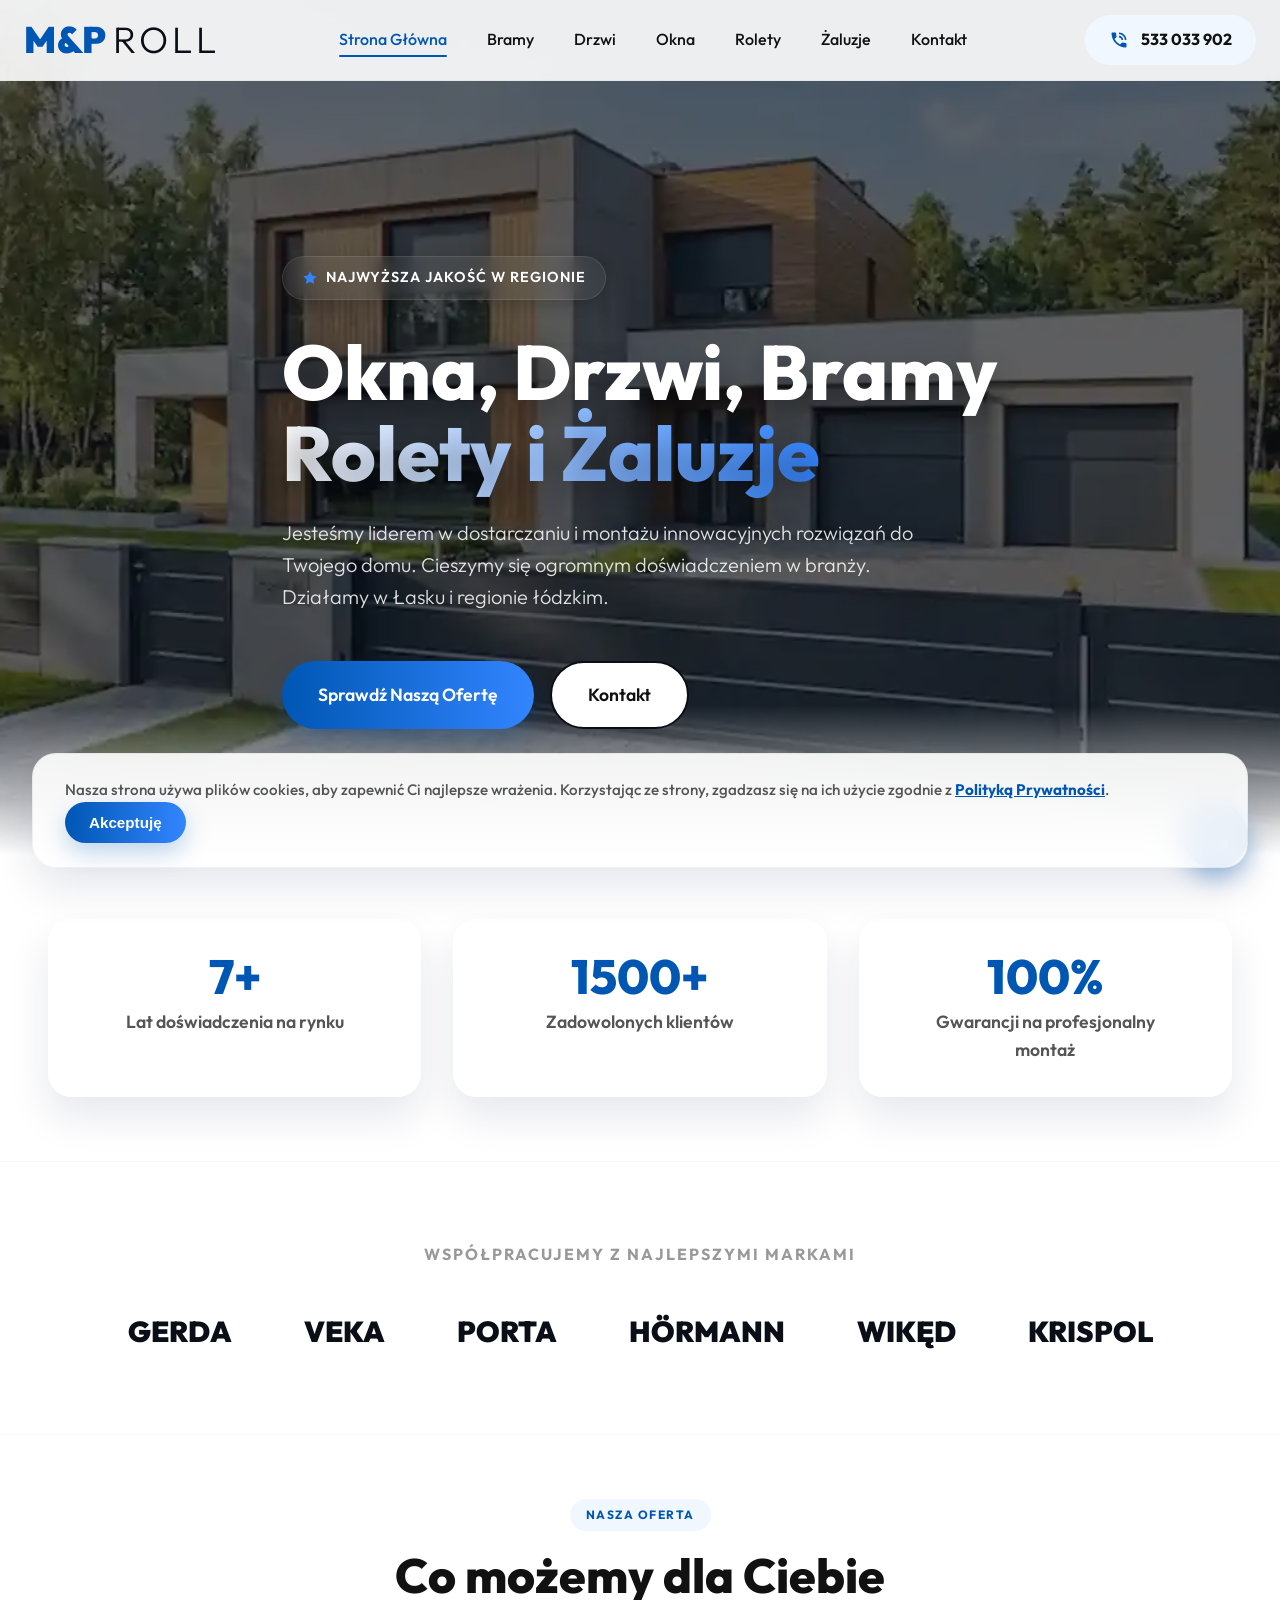
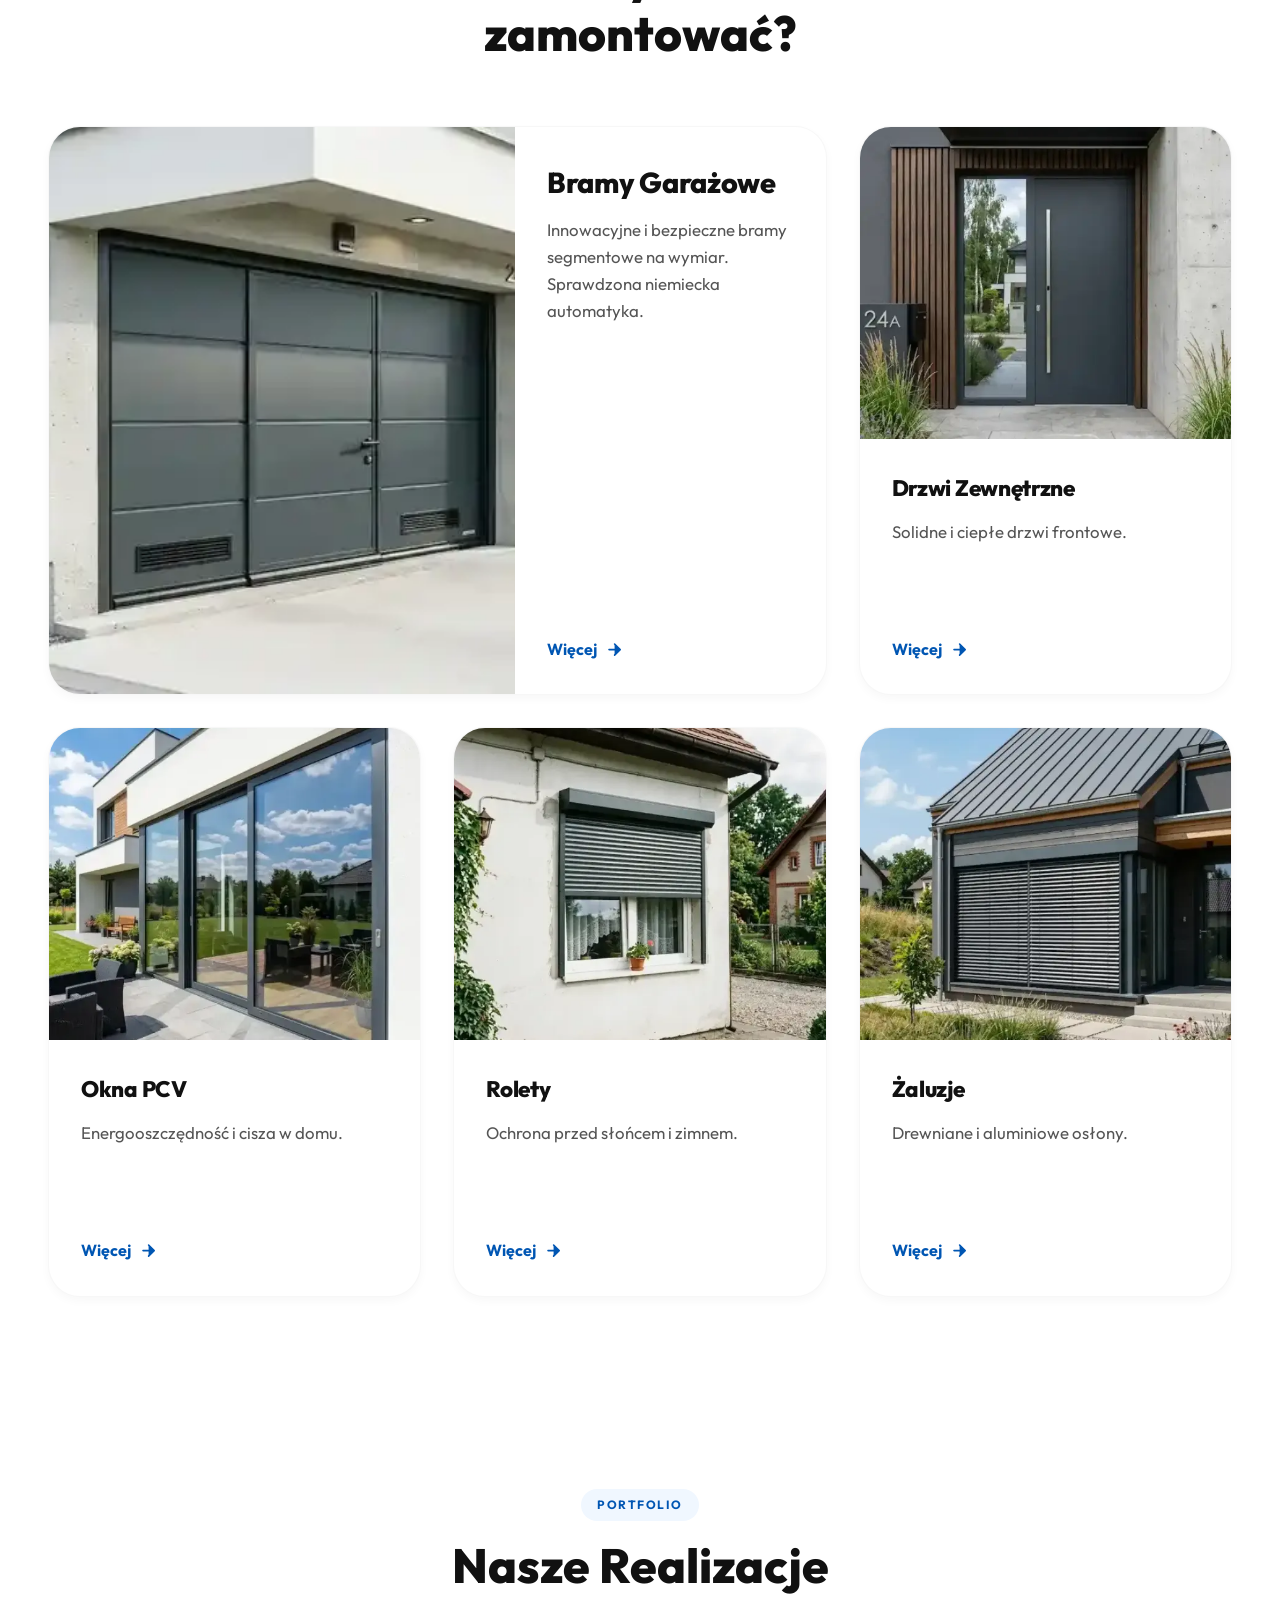
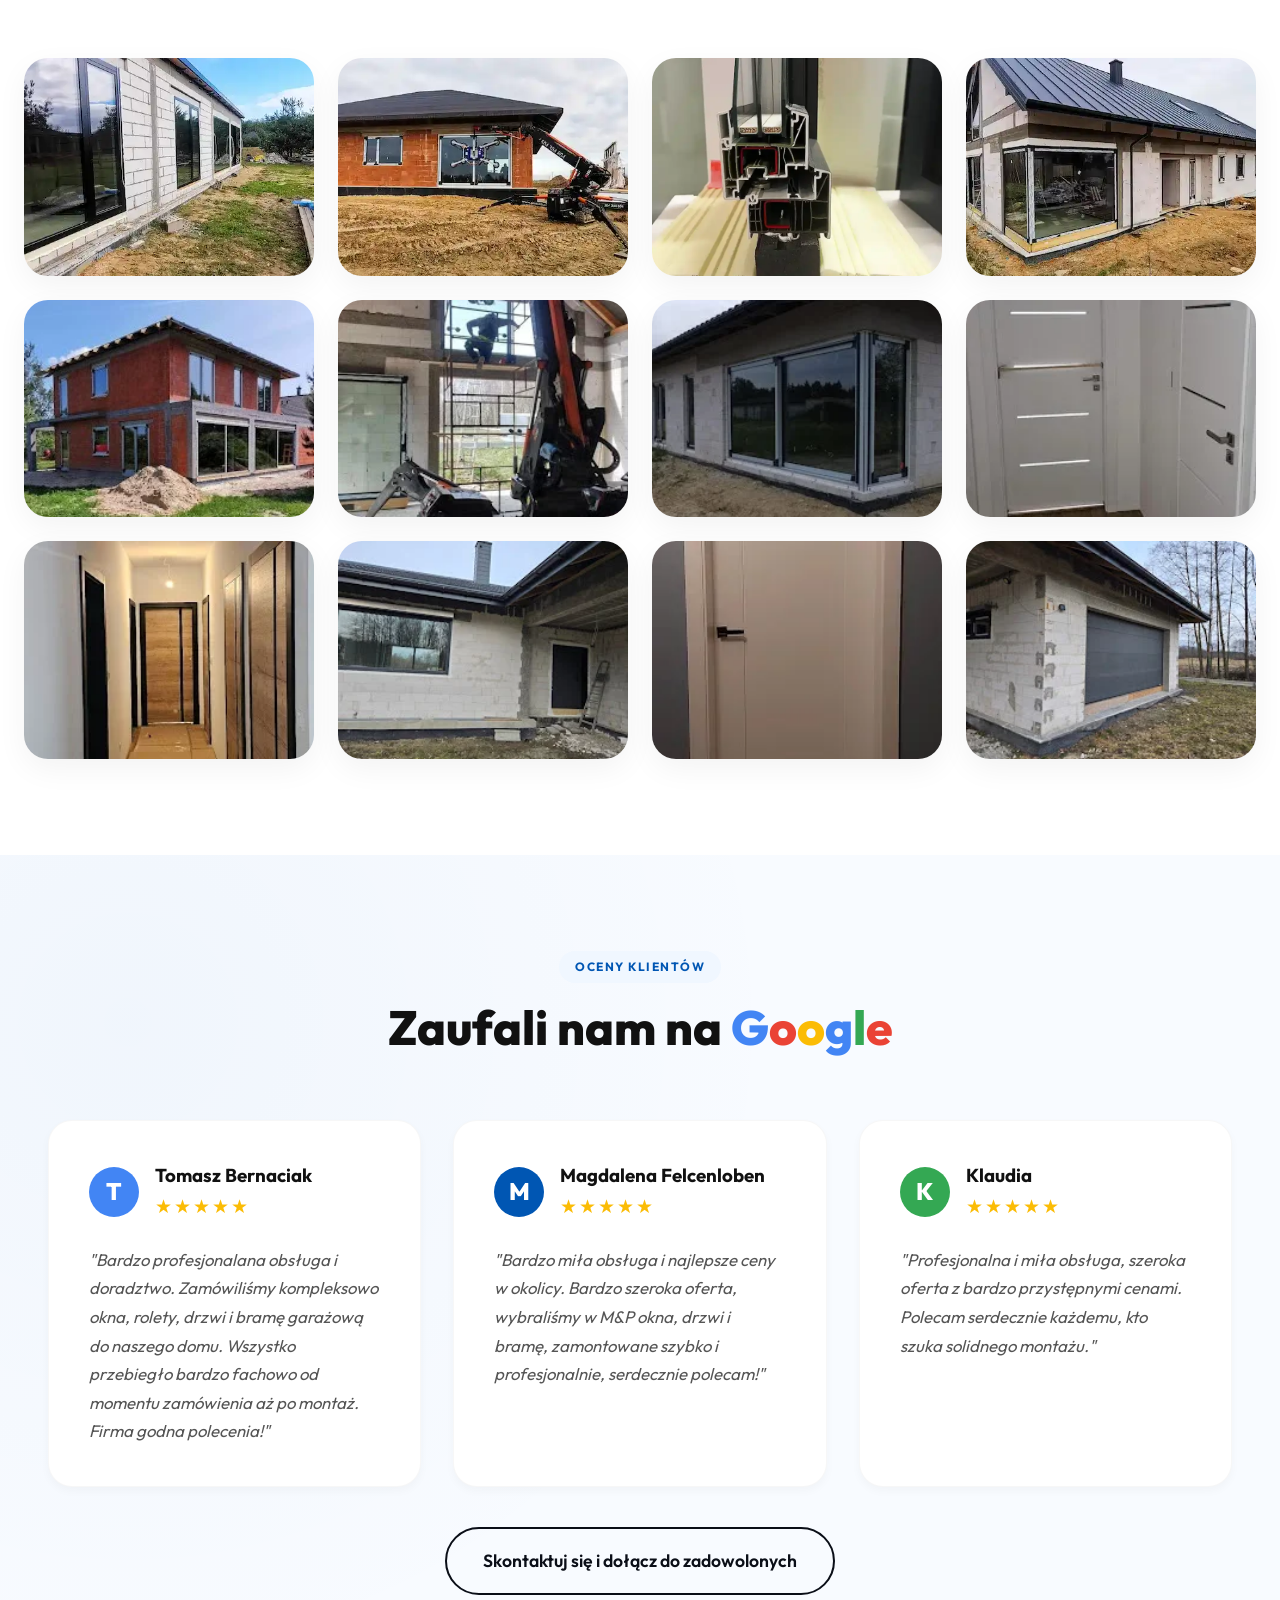
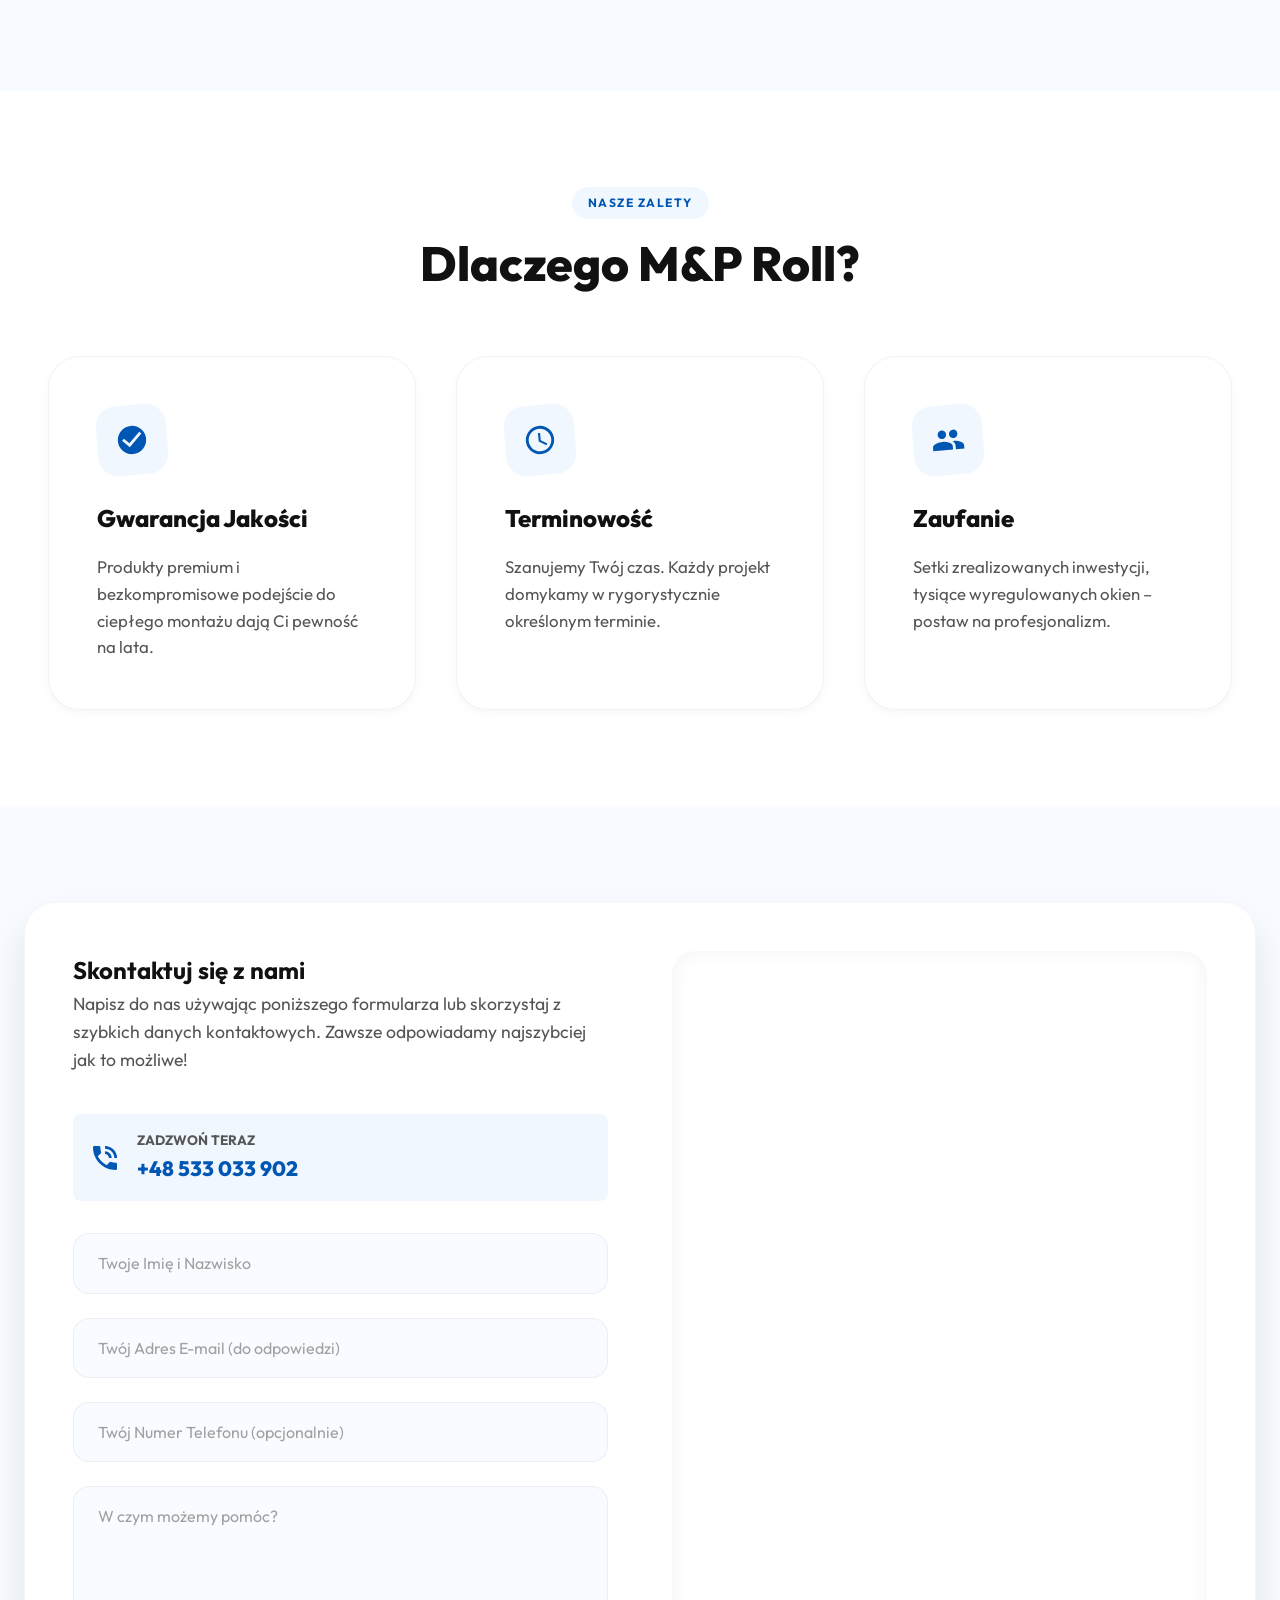
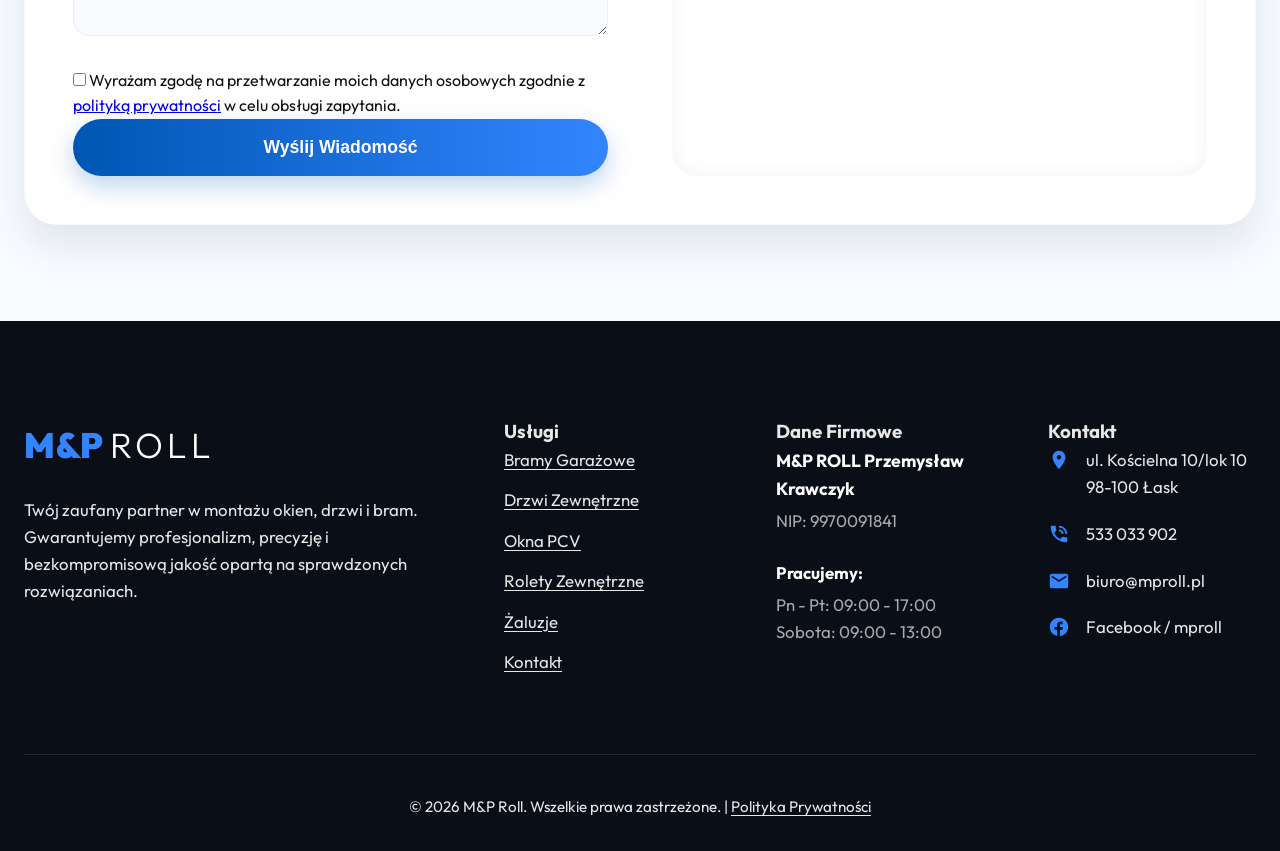
==== commit 376cd0d3: "fix: naprawienie logo na głównej oraz dodanie preload czcionek dla płynnego przełączania stron" ====
--- a/index.html
+++ b/index.html
@@ -2,6 +2,8 @@
 <html lang="pl">
 <head>
     <meta charset="UTF-8">
+    <link rel="preload" href="/assets/fonts/outfit-latin.woff2" as="font" type="font/woff2" crossorigin>
+    <link rel="preload" href="/assets/fonts/outfit-latinext.woff2" as="font" type="font/woff2" crossorigin>
     <meta name="viewport" content="width=device-width, initial-scale=1.0">
     <!-- CSS wbudowany inline: zero żądania sieciowego, zero CLS -->
     <style>
@@ -96,11 +98,11 @@
     <!-- Header -->
     <header class="site-header">
         <div class="container header-container">
-            <a href="./" class="active" href="./" class="logo">M&P <span>Roll</span></a>
+            <a href="./" class="logo">M&P <span>Roll</span></a>
             <nav>
                 <ul class="nav-links">
                     <li><a href="./" class="active">Strona Główna</a></li>
-                    <li><a href="./" class="active">Bramy</a></li>
+                    <li><a href="bramy-garazowe-lodz/">Bramy</a></li>
                     <li><a href="drzwi-lodz/">Drzwi</a></li>
                     <li><a href="okna-lodz/">Okna</a></li>
                     <li><a href="rolety-zewnetrzne-lodz/">Rolety</a></li>
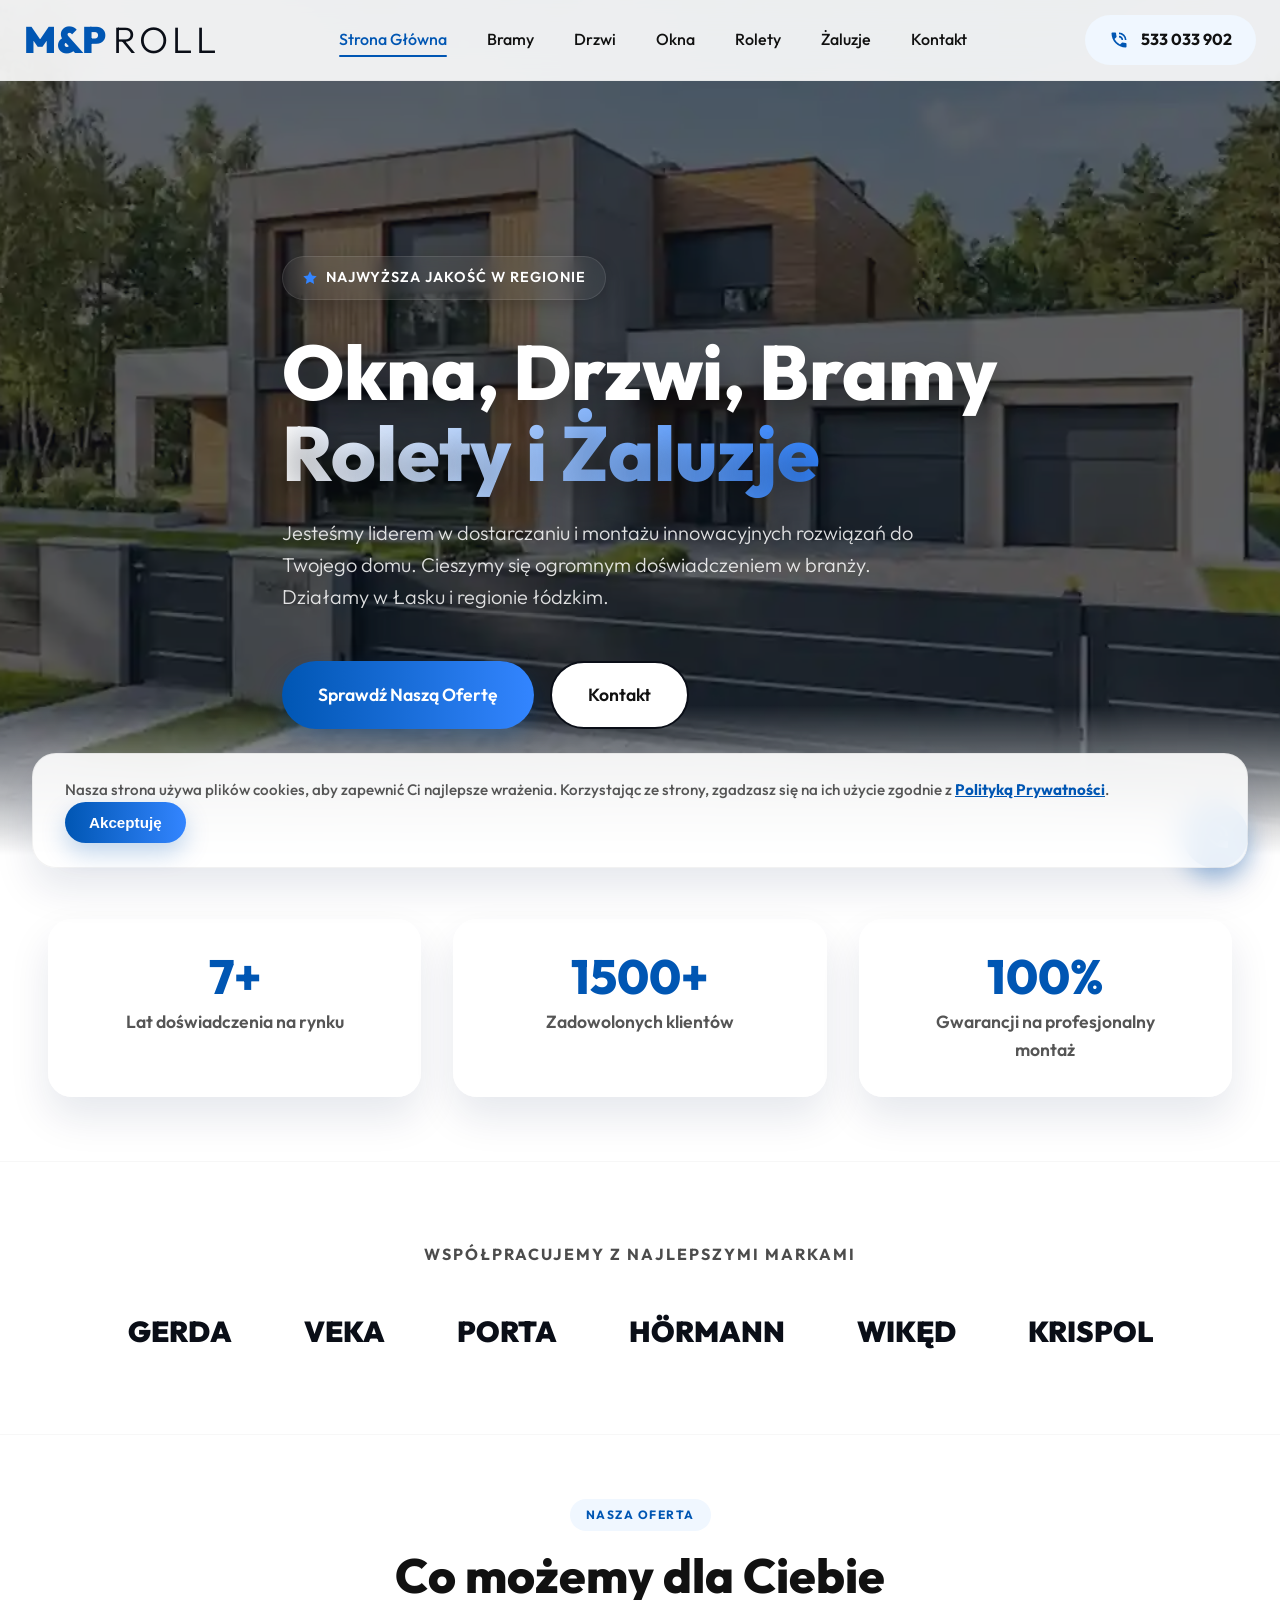
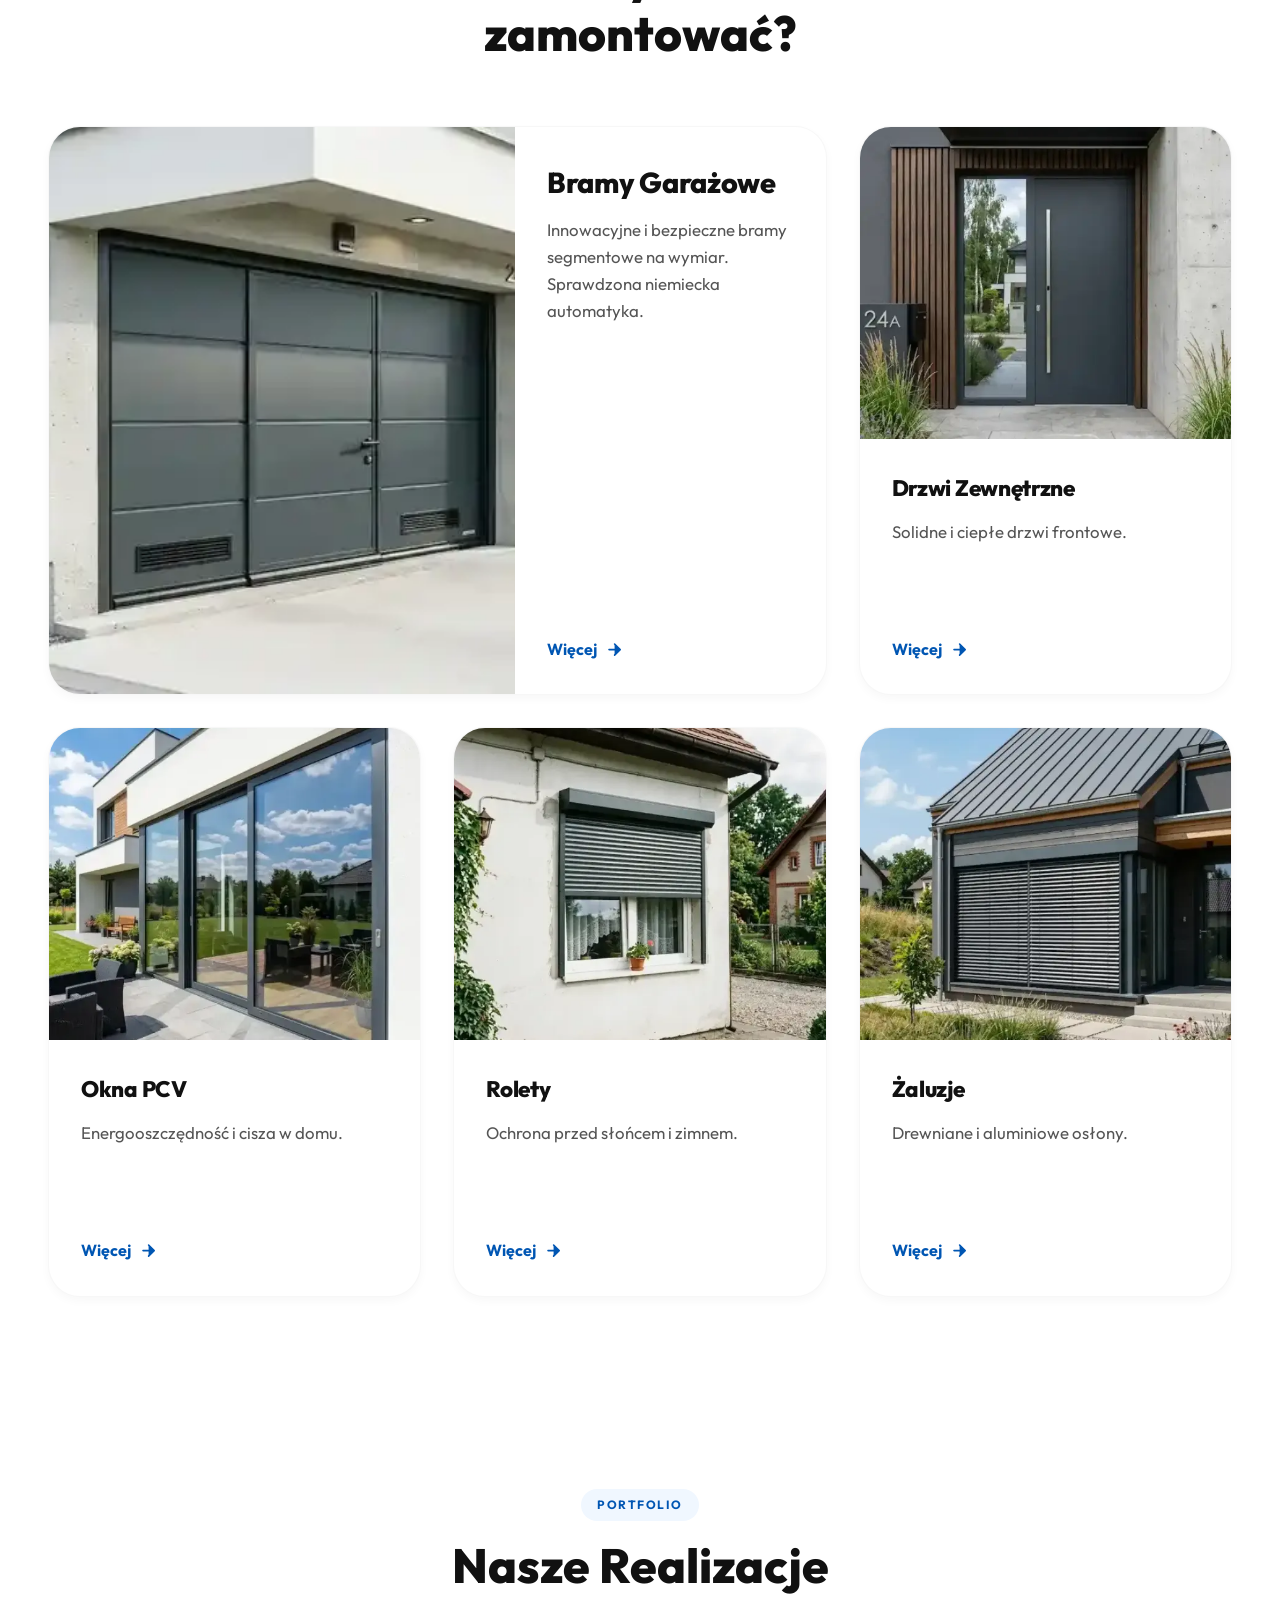
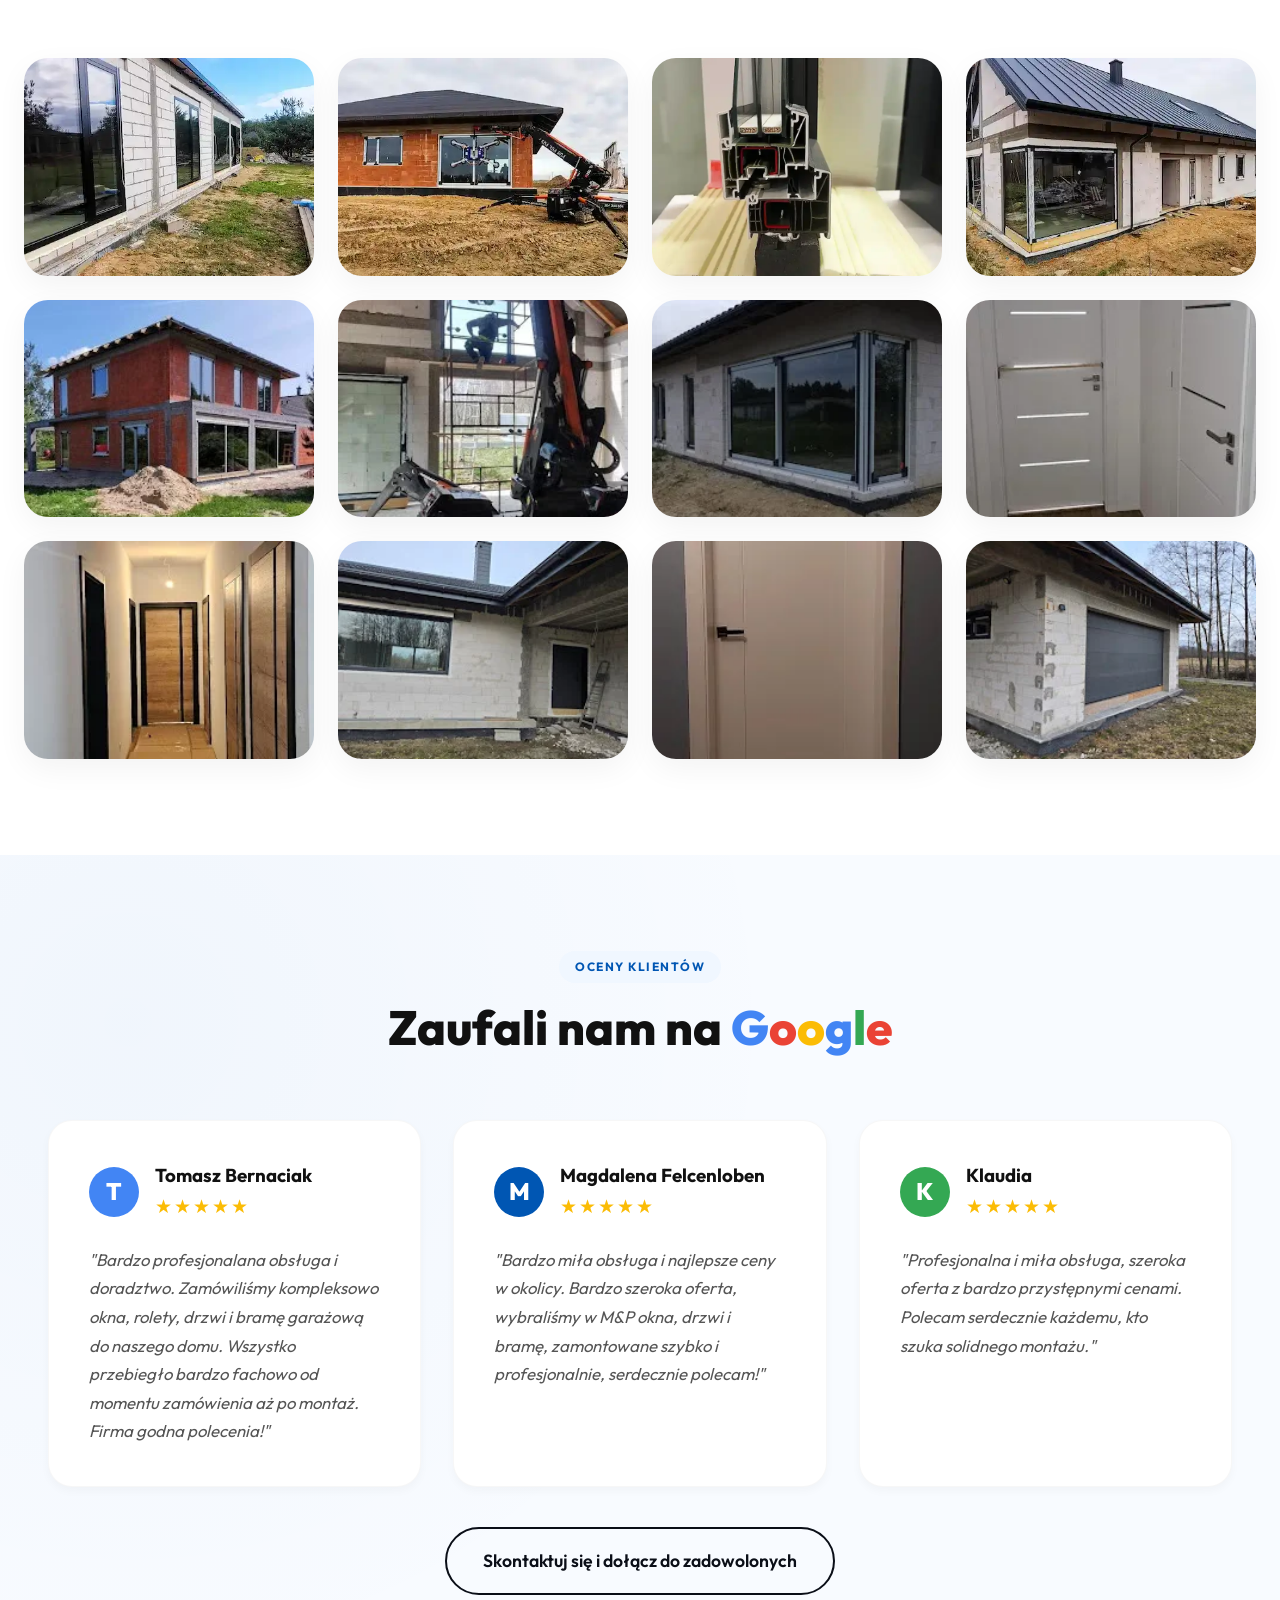
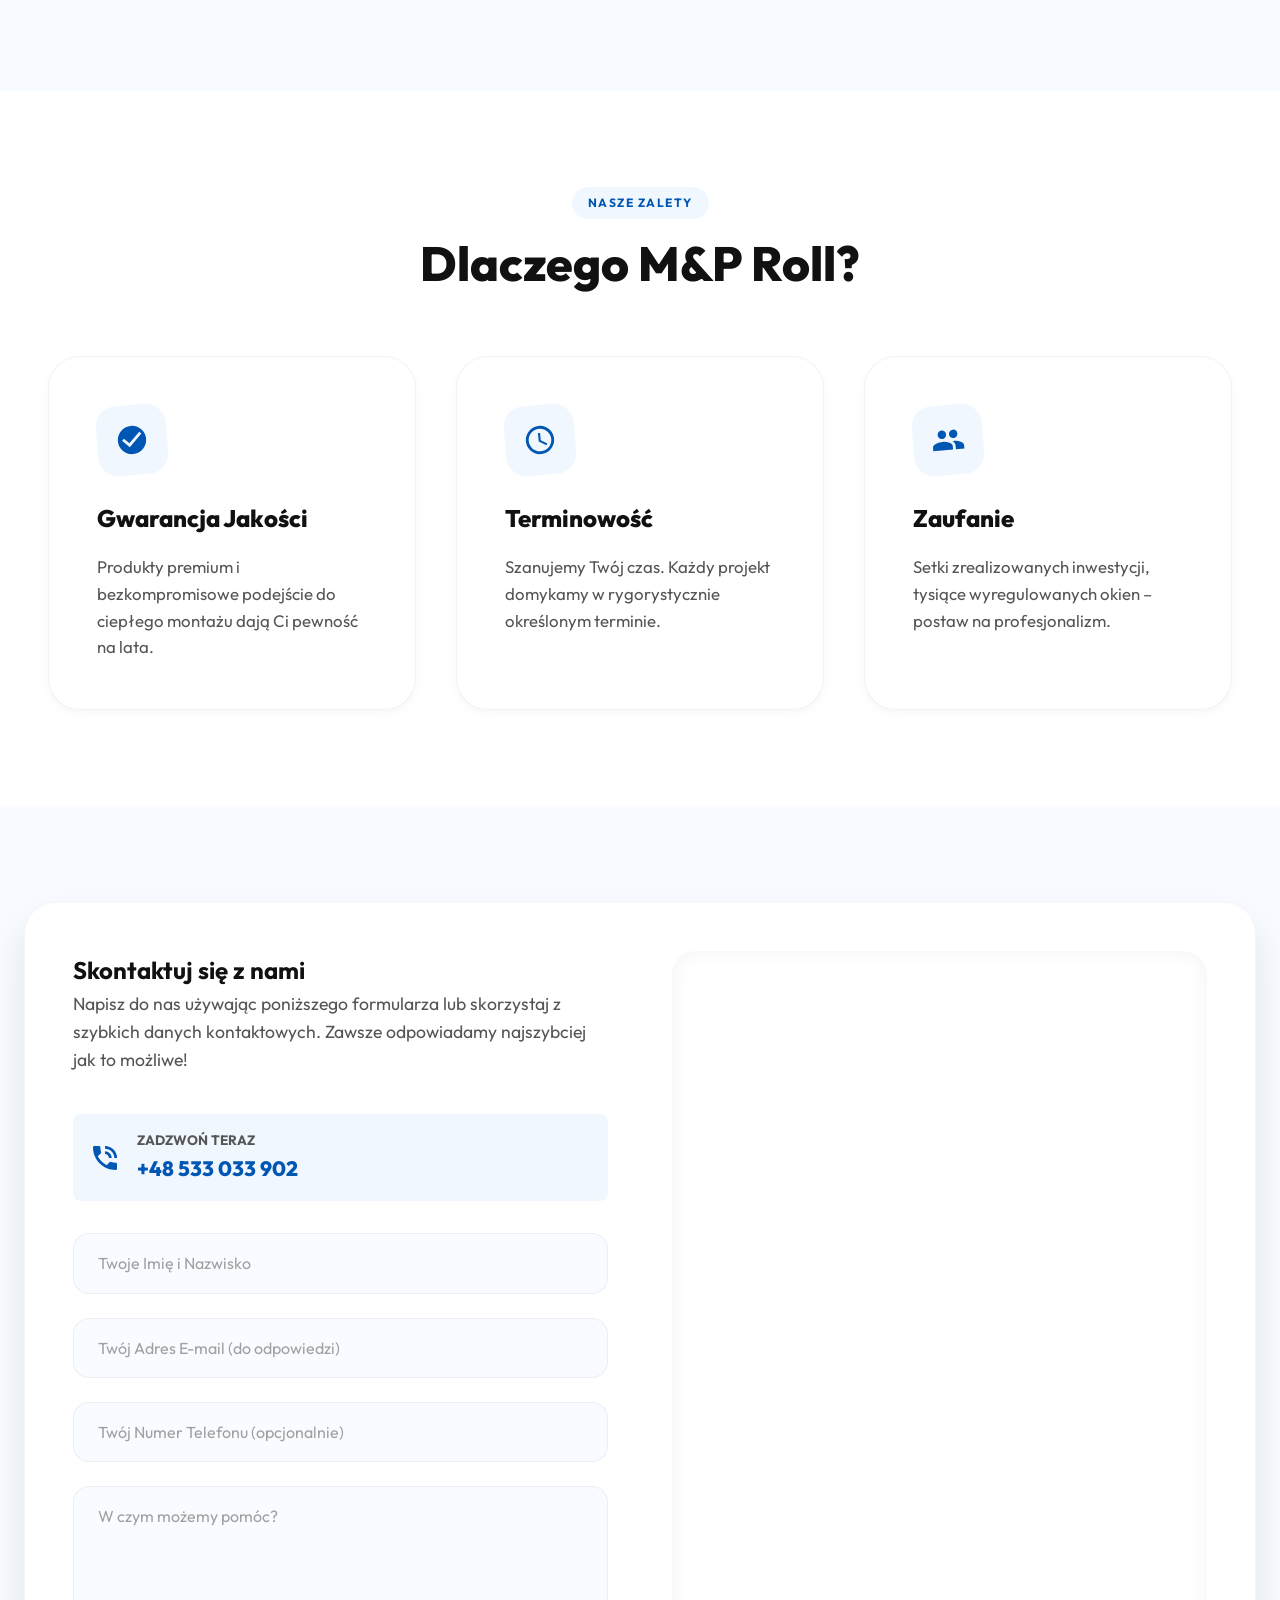
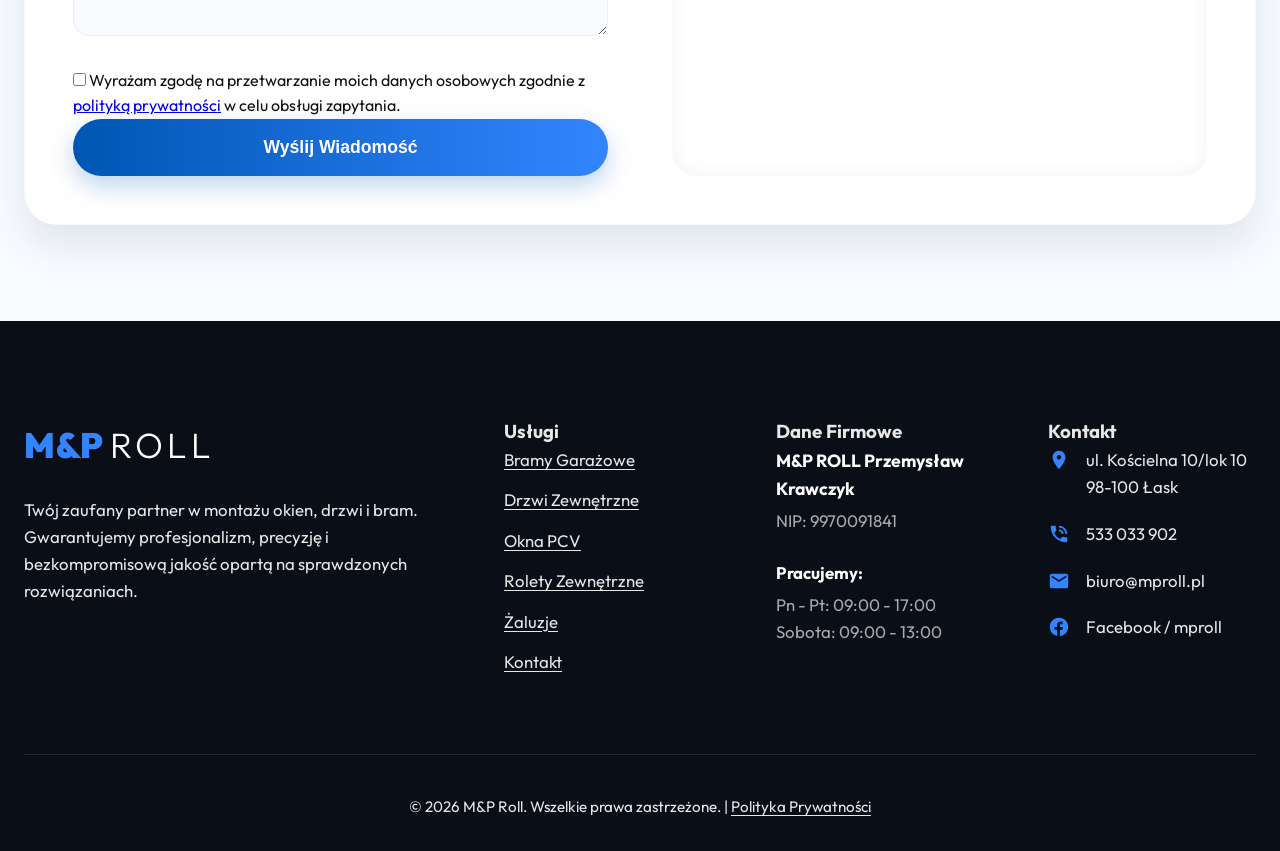
==== commit 7daf3f41: "fix: poprawienie kontrastu w sekcji partnerów zgodnie z wytycznymi WCAG" ====
--- a/index.html
+++ b/index.html
@@ -26,7 +26,7 @@
           unicode-range: U+0000-00FF, U+0131, U+0152-0153, U+02BB-02BC, U+02C6, U+02DA, U+02DC, U+0304, U+0308, U+0329, U+2000-206F, U+20AC, U+2122, U+2191, U+2193, U+2212, U+2215, U+FEFF, U+FFFD;
         }
         @font-face {font-family: 'Outfit Fallback';font-style: normal;font-weight: 100 900;src: local('Arial');ascent-override: 98%;descent-override: 24%;line-gap-override: 0%;size-adjust: 102.5%;}
-        @font-face {font-family: 'Outfit Fallback';font-style: normal;font-weight: 700 900;src: local('Arial Bold');ascent-override: 98%;descent-override: 24%;line-gap-override: 0%;size-adjust: 102.5%;}:root {--primary: #0056b3;--primary-light: #3385ff;--primary-dark: #003d82;--accent: #f0f7ff;--text-main: #111111;--text-muted: #555555;--text-light: #ffffff;--bg-main: #ffffff;--bg-alt: #f8fbff;--bg-dark: #0a0e17;--bg-header: rgba(255,255,255,0.9);--radius-sm: 8px;--radius-md: 16px;--radius-lg: 24px;--radius-xl: 32px;--shadow-sm: 0 4px 10px rgba(0,0,0,0.03);--shadow-md: 0 10px 30px rgba(0,30,80,0.06);--shadow-lg: 0 20px 40px rgba(0,30,80,0.1);--transition: 0.4s cubic-bezier(0.16,1,0.3,1);--container-max: 1300px;--section-pad: 6rem 1.5rem;}* {margin: 0;padding: 0;box-sizing: border-box;}html {scroll-behavior: smooth;font-size: 16px;}section[id] {scroll-margin-top: 80px;}body {font-family:'Outfit','Outfit Fallback',sans-serif;color: var(--text-main);background-color: var(--bg-main);line-height: 1.6;overflow-x: hidden;}.fade-in {opacity: 0;transform: translateY(30px);transition: opacity 0.8s cubic-bezier(0.16,1,0.3,1),transform 0.8s cubic-bezier(0.16,1,0.3,1);}.fade-in.appear {opacity: 1;transform: translateY(0);}.container {max-width: var(--container-max);margin: 0 auto;padding: 0 1.5rem;}.text-center {text-align: center;}.mt-4 {margin-top: 2.5rem;}.mb-2 {margin-bottom: 1rem;}.mb-4 {margin-bottom: 2rem;}.btn {display: inline-flex;align-items: center;justify-content: center;padding: 1.125rem 2.25rem;font-size: 1.1rem;font-weight: 600;border-radius: 50px;text-decoration: none;transition: var(--transition);cursor: pointer;border: 2px solid transparent;}.btn-primary {background: linear-gradient(to right,var(--primary) 0%,var(--primary-light) 100%);color: var(--text-light);box-shadow: 0 10px 25px rgba(0,86,179,0.25);border: none;}.btn-primary:hover {transform: translateY(-3px);box-shadow: 0 15px 35px rgba(0,86,179,0.4);}.btn-outline {background-color: transparent;border-color: var(--bg-dark);color: var(--bg-dark);}.btn-outline:hover {background-color: var(--bg-dark);color: var(--text-light);transform: translateY(-3px);}.site-header {position: fixed;top: 0;left: 0;width: 100%;z-index: 1000;background: var(--bg-header);backdrop-filter: blur(15px);-webkit-backdrop-filter: blur(15px);border-bottom: 1px solid rgba(0,0,0,0.03);transition: all 0.4s cubic-bezier(0.16,1,0.3,1);will-change: height, background, box-shadow;}.site-header.scrolled {height: 70px;background: rgba(255,255,255,0.98);box-shadow: 0 10px 30px rgba(0,0,0,0.08);}.header-container {display: flex;justify-content: space-between;align-items: center;height: 80px;transition: height 0.4s cubic-bezier(0.16,1,0.3,1);}.site-header.scrolled .header-container {height: 70px;}.logo {font-size: 2.3rem;font-weight: 900;color: var(--primary);text-decoration: none;letter-spacing: 1px;display: flex;align-items: center;gap: 0.4rem;text-transform: uppercase;}.logo span {color: var(--bg-dark);font-weight: 300;letter-spacing: 4px;}.nav-links {display: flex;gap: 2.5rem;list-style: none;}.nav-links a {color: var(--text-main);text-decoration: none;font-weight: 500;font-size: 1rem;transition: var(--transition);position: relative;padding: 0.5rem 0;}.nav-links a::after {content: '';position: absolute;bottom: 0;left: 50%;transform: translateX(-50%);width: 0;height: 2px;background-color: var(--primary);transition: var(--transition);border-radius: 2px;}.nav-links a:hover::after,.nav-links a.active::after {width: 100%;}.nav-links a:hover,.nav-links a.active {color: var(--primary);}.nav-cta {display: flex;align-items: center;}.header-phone {font-weight: 700;color: var(--text-main);text-decoration: none;display: flex;align-items: center;gap: 0.75rem;background: var(--accent);padding: 0.75rem 1.5rem;border-radius: 50px;transition: var(--transition);}.header-phone:hover {background: var(--primary);color: #fff;box-shadow: 0 4px 15px rgba(0,86,179,0.2);}.header-phone:hover svg {fill: #fff;}.header-phone svg {width: 1.25rem;height: 1.25rem;fill: var(--primary);transition: var(--transition);}.mobile-menu-btn {display: none;background: none;border: none;cursor: pointer;padding: 0.5rem;}.mobile-menu-btn span {display: block;width: 25px;height: 2px;background-color: var(--text-main);margin: 5px 0;transition: var(--transition);}.hero {padding-top: 130px;min-height: 95vh;display: flex;align-items: center;position: relative;background: var(--bg-dark);color: var(--text-light);overflow: hidden;contain: layout;}.hero::after {content: '';position: absolute;bottom: 0;left: 0;width: 100%;height: 150px;background: linear-gradient(to top,var(--bg-main),transparent);z-index: 2; pointer-events: none;}.hero-bg {position: absolute;top: 0;left: 0;width: 100%;height: 100%;object-fit: cover;opacity: 0.35;z-index: 1;transform: scale(1.05);will-change: transform;animation: slowZoom 20s ease-in-out infinite alternate;aspect-ratio: 16/9;}@keyframes slowZoom {0% {transform: scale(1.05);}100% {transform: scale(1.1);}}.hero-content {position: relative;z-index: 3;max-width: 850px;}.hero-badge {display: inline-flex;align-items: center;gap: 0.5rem;padding: 0.6rem 1.2rem;background: rgba(255,255,255,0.05);backdrop-filter: blur(10px);border: 1px solid rgba(255,255,255,0.1);border-radius: 50px;font-size: 0.9rem;font-weight: 600;letter-spacing: 1px;text-transform: uppercase;margin-bottom: 2rem;box-shadow: 0 4px 15px rgba(0,0,0,0.2);}.hero h1 {font-size: clamp(3rem,6vw,4.8rem);font-weight: 800;line-height: 1.05;margin-bottom: 1.5rem;text-shadow: 0 10px 30px rgba(0,0,0,0.3);}.hero h1 span {background: linear-gradient(to right,#ffffff,var(--primary-light));-webkit-background-clip: text;background-clip: text;-webkit-text-fill-color: transparent;}.hero p {font-size: 1.25rem;color: rgba(255,255,255,0.85);margin-bottom: 3rem;max-width: 650px;font-weight: 300;}.hero-actions {display: flex;gap: 1rem;}.stats-banner {position: relative;z-index: 4;padding: 4rem 1.5rem;}.stats-flex {display: flex;justify-content: center;gap: 2rem;flex-wrap: wrap;}.stat-item {background: rgba(255,255,255,0.8);backdrop-filter: blur(15px);-webkit-backdrop-filter: blur(15px);border: 1px solid rgba(255,255,255,0.4);padding: 2rem 3rem;border-radius: var(--radius-lg);text-align: center;flex: 1;min-width: 250px;box-shadow: var(--shadow-lg);transition: var(--transition);}.stat-item:hover {transform: translateY(-5px);background: #fff;}.stat-num {display: block;font-size: 3rem;font-weight: 800;color: var(--primary);line-height: 1;margin-bottom: 0.5rem;}.stat-text {font-size: 1.1rem;font-weight: 600;color: var(--text-muted);}.services {padding: 4rem 1.5rem var(--section-pad);background-color: var(--bg-main);}.section-header {text-align: center;max-width: 700px;margin: 0 auto 4rem;}.section-subtitle {display: inline-block;padding: 0.4rem 1rem;background: var(--accent);color: var(--primary);border-radius: 50px;font-weight: 700;text-transform: uppercase;letter-spacing: 1.5px;font-size: 0.75rem;margin-bottom: 1rem;}.section-title {font-size: clamp(2rem,4vw,3rem);font-weight: 800;color: var(--text-main);line-height: 1.2;}.services-bento {display: grid;grid-template-columns: repeat(3,1fr);grid-auto-rows: minmax(350px,auto);gap: 2rem;}.bento-card {background: var(--bg-main);border-radius: var(--radius-xl);overflow: hidden;box-shadow: var(--shadow-sm);transition: var(--transition);border: 1px solid rgba(0,0,0,0.03);text-decoration: none;color: inherit;display: flex;flex-direction: column;}.bento-card:hover {transform: translateY(-8px);box-shadow: var(--shadow-md);border-color: rgba(0,86,179,0.15);}.service-img-wrap {height: 55%;overflow: hidden;position: relative;}.bento-large .service-img-wrap {height: 100%;width: 60%;}.service-img-wrap::after {content: '';position: absolute;bottom: 0;left: 0;width:100%;height: 50%;background: linear-gradient(to top,rgba(0,0,0,0.5),transparent);opacity: 0;transition: var(--transition);}.bento-card:hover .service-img-wrap::after {opacity: 1;}.service-img-wrap img {width: 100%;height: 100%;object-fit: cover;transition: transform 0.6s cubic-bezier(0.16,1,0.3,1);}.bento-card:hover .service-img-wrap img {transform: scale(1.08);}.service-content {padding: 2rem;flex-grow: 1;display: flex;flex-direction: column;}.bento-large {grid-column: span 2;flex-direction: row;}.bento-large .service-content {width: 40%;justify-content: center;}.bento-large h3 {font-size: 1.8rem !important;}.service-content h3 {font-size: 1.4rem;font-weight: 800;margin-bottom: 0.75rem;letter-spacing: -0.3px;}.service-content p {color: var(--text-muted);font-size: 1.05rem;margin-bottom: 1.5rem;flex-grow: 1;}.service-link {font-size: 1rem;font-weight: 700;color: var(--primary);display: flex;align-items: center;gap: 0.5rem;margin-top: auto;}.service-link svg {width: 1.2rem;height: 1.2rem;fill: currentColor;transition: transform 0.3s ease;}.bento-card:hover .service-link svg {transform: translateX(5px);}.reviews {padding: var(--section-pad);background-color: var(--bg-alt);background-image: radial-gradient(circle at 10% 20%,rgba(0,86,179,0.03) 0%,transparent 50%);}.reviews-grid {display: grid;grid-template-columns: repeat(auto-fit,minmax(320px,1fr));gap: 2rem;}.review-card {background: var(--bg-main);padding: 2.5rem;border-radius: var(--radius-lg);box-shadow: var(--shadow-sm);border: 1px solid rgba(0,0,0,0.03);transition: var(--transition);}.review-card:hover {box-shadow: var(--shadow-md);transform: translateY(-5px);}.review-header {display: flex;align-items: center;gap: 1rem;margin-bottom: 1.5rem;}.reviewer-avatar {width: 50px;height: 50px;background: #4285F4;color: white;font-weight: 800;font-size: 1.5rem;display: flex;align-items: center;justify-content: center;border-radius: 50%;}.reviewer-info h4 {font-size: 1.1rem;font-weight: 700;}.stars {color: #FBBC05;font-size: 1.2rem;letter-spacing: 2px;}.review-card p {font-size: 1.05rem;color: var(--text-muted);font-style: italic;line-height: 1.7;}.features {padding: var(--section-pad);background-color: var(--bg-main);}.features-grid {display: grid;grid-template-columns: repeat(3,1fr);gap: 2.5rem;margin-top: 3rem;}.feature-item {text-align: left;background: var(--bg-main);padding: 3rem;border-radius: var(--radius-xl);border: 1px solid rgba(0,0,0,0.05);box-shadow: var(--shadow-sm);transition: var(--transition);}.feature-item:hover {border-color: var(--primary-light);box-shadow: var(--shadow-md);}.feature-icon {width: 70px;height: 70px;background: var(--accent);color: var(--primary);border-radius: 20px;display: flex;align-items: center;justify-content: center;margin-bottom: 1.5rem;transform: rotate(-5deg);transition: var(--transition);}.feature-item:hover .feature-icon {transform: rotate(0deg) scale(1.1);}.feature-icon svg {width: 34px;height: 34px;fill: currentColor;}.feature-item h3 {font-size: 1.5rem;margin-bottom: 1rem;font-weight: 800;}.feature-item p {color: var(--text-muted);font-size: 1.05rem;}.partners {padding: 5rem 1.5rem;background: var(--bg-main);border-top: 1px solid rgba(0,0,0,0.03);border-bottom: 1px solid rgba(0,0,0,0.03);}.partners h3 {text-align: center;color: rgba(0,0,0,0.4);font-size: 1rem;font-weight: 700;letter-spacing: 2px;margin-bottom: 2.5rem;}.partners-grid {display: flex;justify-content: center;align-items: center;flex-wrap: wrap;gap: 4.5rem;opacity: 0.4;transition: var(--transition);}.partners-grid:hover {opacity: 0.8;}.partners-grid span {font-size: 1.8rem;font-weight: 900;color: var(--bg-dark);}.cta {padding: 8rem 1.5rem;background: linear-gradient(135deg,var(--bg-dark) 0%,#1a2235 100%);color: var(--text-light);text-align: center;position: relative;overflow: hidden;}.cta::before {content: '';position: absolute;top: -50%;left: -50%;width: 200%;height: 200%;background: radial-gradient(circle,rgba(51,133,255,0.1) 0%,transparent 60%);}.cta-inner {position: relative;z-index: 2;max-width: 800px;margin: 0 auto;}.cta h2 {font-size: clamp(2.5rem,5vw,3.5rem);font-weight: 800;margin-bottom: 1.5rem;}.cta p {font-size: 1.25rem;color: rgba(255,255,255,0.7);margin-bottom: 3rem;}.subpage-header {padding: 180px 1.5rem 80px;background: var(--bg-alt);text-align: center;border-bottom: 1px solid rgba(0,0,0,0.03);}.subpage-header h1 {font-size: clamp(2.5rem,5vw,4rem);font-weight: 800;margin-bottom: 1rem;color: var(--bg-dark);letter-spacing: -1px;}.subpage-header p {font-size: 1.25rem;color: var(--text-muted);max-width: 800px;margin: 0 auto;}.service-details {padding: var(--section-pad);}.details-content {display: grid;grid-template-columns: 1fr 1fr;gap: 5rem;align-items: center;}.details-text h2 {font-size: 2.5rem;font-weight: 800;margin-bottom: 1.5rem;line-height: 1.2;}.details-text p {font-size: 1.15rem;color: var(--text-muted);margin-bottom: 1.5rem;}.details-list {list-style: none;margin-top: 2.5rem;}.details-list li {display: flex;align-items: flex-start;gap: 1rem;margin-bottom: 1.25rem;font-size: 1.15rem;font-weight: 500;color: var(--bg-dark);}.details-list li svg {width: 26px;height: 26px;fill: var(--primary);flex-shrink: 0;}.details-image {border-radius: var(--radius-xl);overflow: hidden;box-shadow: var(--shadow-lg);position: relative;}.details-image img {width: 100%;height: auto;display: block;transition: transform 0.8s ease;}.details-image:hover img {transform: scale(1.05);}.contact-section {padding: var(--section-pad);background-color: var(--bg-alt);position: relative;}.contact-wrapper {display: grid;grid-template-columns: 1fr 1fr;gap: 4rem;align-items: stretch;background: var(--bg-main);border-radius: var(--radius-xl);padding: 3rem;box-shadow: var(--shadow-lg);border: 1px solid rgba(0,0,0,0.03);}.contact-form-box {display: flex;flex-direction: column;justify-content: center;}.contact-form-box h3 {font-size: 2.2rem;font-weight: 800;margin-bottom: 1rem;color: var(--bg-dark);}.contact-form-box p {color: var(--text-muted);margin-bottom: 2.5rem;font-size: 1.1rem;}.form-group {margin-bottom: 1.5rem;position: relative;}.form-control {width: 100%;padding: 1.2rem 1.5rem;background: var(--bg-alt);border: 1px solid rgba(0,0,0,0.05);border-radius: var(--radius-md);font-family: inherit;font-size: 1rem;color: var(--text-main);transition: var(--transition);}.form-control::placeholder {color: #a0a0a0;}.form-control:focus {outline: none;border-color: var(--primary-light);box-shadow: 0 0 0 4px rgba(51,133,255,0.1);background: var(--bg-main);}textarea.form-control {min-height: 150px;resize: vertical;}.map-box {border-radius: var(--radius-lg);overflow: hidden;position: relative;min-height: 450px;box-shadow: inset 0 0 20px rgba(0,0,0,0.05);}.map-box iframe {position: absolute;top: 0;left: 0;width: 100%;height: 100%;border: 0;filter: grayscale(40%) contrast(1.1);transition: filter var(--transition);}.map-box:hover iframe {filter: grayscale(0%) contrast(1);}.site-footer {background: var(--bg-dark);color: rgba(255,255,255,0.9);padding: 6rem 1.5rem 2rem;}.footer-grid {display: grid;grid-template-columns: 2fr 1fr 1fr 1fr;gap: 4rem;max-width: var(--container-max);margin: 0 auto 4rem;}.footer-col h4 {color: var(--text-light);font-size: 1.2rem;font-weight: 700;margin-bottom: 1.5rem;letter-spacing: 0.5px;}.footer-logo {font-size: 2.2rem;font-weight: 900;color: var(--primary-light);text-decoration: none;display: flex;align-items: center;gap: 0.4rem;margin-bottom: 1.5rem;text-transform: uppercase;letter-spacing: 1px;}.footer-logo span {color: var(--text-light);font-weight: 300;letter-spacing: 4px;}.footer-col p {font-size: 1.05rem;}.footer-links {list-style: none;}.footer-links li {margin-bottom: 0.85rem;}.footer-links a {color: rgba(255,255,255,0.9);text-decoration: underline;text-underline-offset: 3px;transition: var(--transition);font-size: 1.05rem;}.footer-links a:hover {color: var(--primary-light);padding-left: 8px;}.footer-contact li {display: flex;align-items: flex-start;gap: 1rem;margin-bottom: 1.25rem;font-size: 1.05rem;}.footer-contact svg {width: 22px;height: 22px;fill: var(--primary-light);flex-shrink: 0;margin-top: 2px;}.footer-bottom {text-align: center;padding-top: 2.5rem;border-top: 1px solid rgba(255,255,255,0.1);font-size: 0.95rem;}.footer-bottom a {color: inherit;text-decoration: underline;text-underline-offset: 3px;}.footer-bottom a:hover {color: var(--primary-light);}.footer-muted {color: rgba(255,255,255,0.65);}.floating-fab {position: fixed;bottom: 2rem;right: 2rem;background: var(--primary);color: white;width: 65px;height: 65px;border-radius: 50%;display: flex;align-items: center;justify-content: center;box-shadow: 0 10px 25px rgba(0,86,179,0.4);z-index: 9999;transition: transform var(--transition),background var(--transition);}.floating-fab svg {width: 32px;height: 32px;fill: white;}.floating-fab:hover {transform: translateY(-5px) scale(1.1);background: var(--bg-dark);}.floating-fab::before{content:'';position:absolute;top:0;left:0;width:100%;height:100%;border-radius:50%;background:rgba(0,86,179,0.8);z-index:-1;animation:pulseComposited 2s infinite;will-change:transform,opacity}.floating-fab:hover::before{animation:none}@keyframes pulseComposited{0%{transform:scale(1);opacity:0.6}70%{transform:scale(1.6);opacity:0}100%{transform:scale(1.6);opacity:0}}@media (max-width: 1200px) {.services-bento {grid-auto-rows: minmax(300px,auto);}}@media (max-width: 1024px) {.services-bento {grid-template-columns: repeat(2,1fr);}.bento-large {grid-column: span 2;}.features-grid {grid-template-columns: repeat(2,1fr);}.details-content {grid-template-columns: 1fr;gap: 3rem;}.details-image {order: -1;}.footer-grid {grid-template-columns: 1fr 1fr;gap: 3rem;}.stats-flex {padding: 0 1.5rem;}.contact-wrapper {grid-template-columns: 1fr;padding: 2rem;}.map-box {min-height: 350px;}.floating-fab {bottom: 1.5rem;right: 1.5rem;width: 55px;height: 55px;}.floating-fab svg {width: 26px;height: 26px;}}@media (max-width: 768px) {.services-bento {grid-template-columns: 1fr;}.bento-large {grid-column: span 1;flex-direction: column;}.bento-large .service-img-wrap {width: 100%;height: 250px;}.bento-large .service-content {width: 100%;}.header-container {height: 70px;}.site-header {background: rgba(255,255,255,0.98);}.nav-links {display: none;flex-direction: column;position: absolute;top: 70px;left: 0;width: 100%;background: rgba(255,255,255,0.98);padding: 2rem;box-shadow: 0 10px 30px rgba(0,0,0,0.1);text-align: center;}.nav-links.active {display: flex;}.mobile-menu-btn {display: block;}.nav-cta {display: none !important;}.mobile-only-phone {display: block !important;}.mobile-menu-btn.active span:nth-child(1) {transform: translateY(7px) rotate(45deg);}.mobile-menu-btn.active span:nth-child(2) {opacity: 0;}.mobile-menu-btn.active span:nth-child(3) {transform: translateY(-7px) rotate(-45deg);}.hero {padding-top: 100px;min-height: auto;padding-bottom: 6rem;contain: layout;}.hero-actions {flex-direction: column;}.hero h1 {font-size: 2.5rem;}.stats-banner {margin-top: -30px;}.stat-item {min-width: 100%;padding: 1.5rem;}.features-grid {grid-template-columns: 1fr;}.footer-grid {grid-template-columns: 1fr;text-align: center;}.footer-contact li {justify-content: center;}}.portfolio {padding: 6rem 0;background-color: var(--color-background);}.portfolio-grid {display: grid;grid-template-columns: repeat(auto-fill,minmax(280px,1fr));gap: 1.5rem;margin-top: 3rem;}.portfolio-item {border-radius: var(--radius-lg);overflow: hidden;position: relative;aspect-ratio: 4 / 3;box-shadow: 0 10px 30px rgba(0,0,0,0.05);}.portfolio-item img {width: 100%;height: 100%;object-fit: cover;transition: transform 0.4s ease;}.portfolio-item:hover img {transform: scale(1.05);}#cookie-banner {position: fixed;bottom: 2rem;left: 2rem;right: 2rem;background: rgba(255, 255, 255, 0.9);backdrop-filter: blur(15px);-webkit-backdrop-filter: blur(15px);border: 1px solid rgba(0,0,0,0.05);padding: 1.5rem 2rem;border-radius: var(--radius-lg);box-shadow: var(--shadow-lg);z-index: 10001;display: flex;justify-content: space-between;align-items: center;gap: 2rem;max-width: var(--container-max);margin: 0 auto;animation: slideUp 0.6s cubic-bezier(0.16, 1, 0.3, 1);}#cookie-banner.hide {opacity: 0;transform: translateY(20px);pointer-events: none;}#cookie-banner p {margin: 0;font-size: 0.95rem;color: var(--text-muted);font-weight: 500;}#cookie-banner a {color: var(--primary);font-weight: 700;text-decoration: underline;}#cookie-banner .btn {padding: 0.75rem 1.5rem;font-size: 0.95rem;flex-shrink: 0;}@keyframes slideUp {from {opacity: 0;transform: translateY(30px);}to {opacity: 1;transform: translateY(0);}}@media (max-width: 768px) {#cookie-banner {flex-direction: column;bottom: 1rem;left: 1rem;right: 1rem;padding: 1.25rem;text-align: center;gap: 1.25rem;}#cookie-banner .btn {width: 100%;}}</style>
+        @font-face {font-family: 'Outfit Fallback';font-style: normal;font-weight: 700 900;src: local('Arial Bold');ascent-override: 98%;descent-override: 24%;line-gap-override: 0%;size-adjust: 102.5%;}:root {--primary: #0056b3;--primary-light: #3385ff;--primary-dark: #003d82;--accent: #f0f7ff;--text-main: #111111;--text-muted: #555555;--text-light: #ffffff;--bg-main: #ffffff;--bg-alt: #f8fbff;--bg-dark: #0a0e17;--bg-header: rgba(255,255,255,0.9);--radius-sm: 8px;--radius-md: 16px;--radius-lg: 24px;--radius-xl: 32px;--shadow-sm: 0 4px 10px rgba(0,0,0,0.03);--shadow-md: 0 10px 30px rgba(0,30,80,0.06);--shadow-lg: 0 20px 40px rgba(0,30,80,0.1);--transition: 0.4s cubic-bezier(0.16,1,0.3,1);--container-max: 1300px;--section-pad: 6rem 1.5rem;}* {margin: 0;padding: 0;box-sizing: border-box;}html {scroll-behavior: smooth;font-size: 16px;}section[id] {scroll-margin-top: 80px;}body {font-family:'Outfit','Outfit Fallback',sans-serif;color: var(--text-main);background-color: var(--bg-main);line-height: 1.6;overflow-x: hidden;}.fade-in {opacity: 0;transform: translateY(30px);transition: opacity 0.8s cubic-bezier(0.16,1,0.3,1),transform 0.8s cubic-bezier(0.16,1,0.3,1);}.fade-in.appear {opacity: 1;transform: translateY(0);}.container {max-width: var(--container-max);margin: 0 auto;padding: 0 1.5rem;}.text-center {text-align: center;}.mt-4 {margin-top: 2.5rem;}.mb-2 {margin-bottom: 1rem;}.mb-4 {margin-bottom: 2rem;}.btn {display: inline-flex;align-items: center;justify-content: center;padding: 1.125rem 2.25rem;font-size: 1.1rem;font-weight: 600;border-radius: 50px;text-decoration: none;transition: var(--transition);cursor: pointer;border: 2px solid transparent;}.btn-primary {background: linear-gradient(to right,var(--primary) 0%,var(--primary-light) 100%);color: var(--text-light);box-shadow: 0 10px 25px rgba(0,86,179,0.25);border: none;}.btn-primary:hover {transform: translateY(-3px);box-shadow: 0 15px 35px rgba(0,86,179,0.4);}.btn-outline {background-color: transparent;border-color: var(--bg-dark);color: var(--bg-dark);}.btn-outline:hover {background-color: var(--bg-dark);color: var(--text-light);transform: translateY(-3px);}.site-header {position: fixed;top: 0;left: 0;width: 100%;z-index: 1000;background: var(--bg-header);backdrop-filter: blur(15px);-webkit-backdrop-filter: blur(15px);border-bottom: 1px solid rgba(0,0,0,0.03);transition: all 0.4s cubic-bezier(0.16,1,0.3,1);will-change: height, background, box-shadow;}.site-header.scrolled {height: 70px;background: rgba(255,255,255,0.98);box-shadow: 0 10px 30px rgba(0,0,0,0.08);}.header-container {display: flex;justify-content: space-between;align-items: center;height: 80px;transition: height 0.4s cubic-bezier(0.16,1,0.3,1);}.site-header.scrolled .header-container {height: 70px;}.logo {font-size: 2.3rem;font-weight: 900;color: var(--primary);text-decoration: none;letter-spacing: 1px;display: flex;align-items: center;gap: 0.4rem;text-transform: uppercase;}.logo span {color: var(--bg-dark);font-weight: 300;letter-spacing: 4px;}.nav-links {display: flex;gap: 2.5rem;list-style: none;}.nav-links a {color: var(--text-main);text-decoration: none;font-weight: 500;font-size: 1rem;transition: var(--transition);position: relative;padding: 0.5rem 0;}.nav-links a::after {content: '';position: absolute;bottom: 0;left: 50%;transform: translateX(-50%);width: 0;height: 2px;background-color: var(--primary);transition: var(--transition);border-radius: 2px;}.nav-links a:hover::after,.nav-links a.active::after {width: 100%;}.nav-links a:hover,.nav-links a.active {color: var(--primary);}.nav-cta {display: flex;align-items: center;}.header-phone {font-weight: 700;color: var(--text-main);text-decoration: none;display: flex;align-items: center;gap: 0.75rem;background: var(--accent);padding: 0.75rem 1.5rem;border-radius: 50px;transition: var(--transition);}.header-phone:hover {background: var(--primary);color: #fff;box-shadow: 0 4px 15px rgba(0,86,179,0.2);}.header-phone:hover svg {fill: #fff;}.header-phone svg {width: 1.25rem;height: 1.25rem;fill: var(--primary);transition: var(--transition);}.mobile-menu-btn {display: none;background: none;border: none;cursor: pointer;padding: 0.5rem;}.mobile-menu-btn span {display: block;width: 25px;height: 2px;background-color: var(--text-main);margin: 5px 0;transition: var(--transition);}.hero {padding-top: 130px;min-height: 95vh;display: flex;align-items: center;position: relative;background: var(--bg-dark);color: var(--text-light);overflow: hidden;contain: layout;}.hero::after {content: '';position: absolute;bottom: 0;left: 0;width: 100%;height: 150px;background: linear-gradient(to top,var(--bg-main),transparent);z-index: 2; pointer-events: none;}.hero-bg {position: absolute;top: 0;left: 0;width: 100%;height: 100%;object-fit: cover;opacity: 0.35;z-index: 1;transform: scale(1.05);will-change: transform;animation: slowZoom 20s ease-in-out infinite alternate;aspect-ratio: 16/9;}@keyframes slowZoom {0% {transform: scale(1.05);}100% {transform: scale(1.1);}}.hero-content {position: relative;z-index: 3;max-width: 850px;}.hero-badge {display: inline-flex;align-items: center;gap: 0.5rem;padding: 0.6rem 1.2rem;background: rgba(255,255,255,0.05);backdrop-filter: blur(10px);border: 1px solid rgba(255,255,255,0.1);border-radius: 50px;font-size: 0.9rem;font-weight: 600;letter-spacing: 1px;text-transform: uppercase;margin-bottom: 2rem;box-shadow: 0 4px 15px rgba(0,0,0,0.2);}.hero h1 {font-size: clamp(3rem,6vw,4.8rem);font-weight: 800;line-height: 1.05;margin-bottom: 1.5rem;text-shadow: 0 10px 30px rgba(0,0,0,0.3);}.hero h1 span {background: linear-gradient(to right,#ffffff,var(--primary-light));-webkit-background-clip: text;background-clip: text;-webkit-text-fill-color: transparent;}.hero p {font-size: 1.25rem;color: rgba(255,255,255,0.85);margin-bottom: 3rem;max-width: 650px;font-weight: 300;}.hero-actions {display: flex;gap: 1rem;}.stats-banner {position: relative;z-index: 4;padding: 4rem 1.5rem;}.stats-flex {display: flex;justify-content: center;gap: 2rem;flex-wrap: wrap;}.stat-item {background: rgba(255,255,255,0.8);backdrop-filter: blur(15px);-webkit-backdrop-filter: blur(15px);border: 1px solid rgba(255,255,255,0.4);padding: 2rem 3rem;border-radius: var(--radius-lg);text-align: center;flex: 1;min-width: 250px;box-shadow: var(--shadow-lg);transition: var(--transition);}.stat-item:hover {transform: translateY(-5px);background: #fff;}.stat-num {display: block;font-size: 3rem;font-weight: 800;color: var(--primary);line-height: 1;margin-bottom: 0.5rem;}.stat-text {font-size: 1.1rem;font-weight: 600;color: var(--text-muted);}.services {padding: 4rem 1.5rem var(--section-pad);background-color: var(--bg-main);}.section-header {text-align: center;max-width: 700px;margin: 0 auto 4rem;}.section-subtitle {display: inline-block;padding: 0.4rem 1rem;background: var(--accent);color: var(--primary);border-radius: 50px;font-weight: 700;text-transform: uppercase;letter-spacing: 1.5px;font-size: 0.75rem;margin-bottom: 1rem;}.section-title {font-size: clamp(2rem,4vw,3rem);font-weight: 800;color: var(--text-main);line-height: 1.2;}.services-bento {display: grid;grid-template-columns: repeat(3,1fr);grid-auto-rows: minmax(350px,auto);gap: 2rem;}.bento-card {background: var(--bg-main);border-radius: var(--radius-xl);overflow: hidden;box-shadow: var(--shadow-sm);transition: var(--transition);border: 1px solid rgba(0,0,0,0.03);text-decoration: none;color: inherit;display: flex;flex-direction: column;}.bento-card:hover {transform: translateY(-8px);box-shadow: var(--shadow-md);border-color: rgba(0,86,179,0.15);}.service-img-wrap {height: 55%;overflow: hidden;position: relative;}.bento-large .service-img-wrap {height: 100%;width: 60%;}.service-img-wrap::after {content: '';position: absolute;bottom: 0;left: 0;width:100%;height: 50%;background: linear-gradient(to top,rgba(0,0,0,0.5),transparent);opacity: 0;transition: var(--transition);}.bento-card:hover .service-img-wrap::after {opacity: 1;}.service-img-wrap img {width: 100%;height: 100%;object-fit: cover;transition: transform 0.6s cubic-bezier(0.16,1,0.3,1);}.bento-card:hover .service-img-wrap img {transform: scale(1.08);}.service-content {padding: 2rem;flex-grow: 1;display: flex;flex-direction: column;}.bento-large {grid-column: span 2;flex-direction: row;}.bento-large .service-content {width: 40%;justify-content: center;}.bento-large h3 {font-size: 1.8rem !important;}.service-content h3 {font-size: 1.4rem;font-weight: 800;margin-bottom: 0.75rem;letter-spacing: -0.3px;}.service-content p {color: var(--text-muted);font-size: 1.05rem;margin-bottom: 1.5rem;flex-grow: 1;}.service-link {font-size: 1rem;font-weight: 700;color: var(--primary);display: flex;align-items: center;gap: 0.5rem;margin-top: auto;}.service-link svg {width: 1.2rem;height: 1.2rem;fill: currentColor;transition: transform 0.3s ease;}.bento-card:hover .service-link svg {transform: translateX(5px);}.reviews {padding: var(--section-pad);background-color: var(--bg-alt);background-image: radial-gradient(circle at 10% 20%,rgba(0,86,179,0.03) 0%,transparent 50%);}.reviews-grid {display: grid;grid-template-columns: repeat(auto-fit,minmax(320px,1fr));gap: 2rem;}.review-card {background: var(--bg-main);padding: 2.5rem;border-radius: var(--radius-lg);box-shadow: var(--shadow-sm);border: 1px solid rgba(0,0,0,0.03);transition: var(--transition);}.review-card:hover {box-shadow: var(--shadow-md);transform: translateY(-5px);}.review-header {display: flex;align-items: center;gap: 1rem;margin-bottom: 1.5rem;}.reviewer-avatar {width: 50px;height: 50px;background: #4285F4;color: white;font-weight: 800;font-size: 1.5rem;display: flex;align-items: center;justify-content: center;border-radius: 50%;}.reviewer-info h4 {font-size: 1.1rem;font-weight: 700;}.stars {color: #FBBC05;font-size: 1.2rem;letter-spacing: 2px;}.review-card p {font-size: 1.05rem;color: var(--text-muted);font-style: italic;line-height: 1.7;}.features {padding: var(--section-pad);background-color: var(--bg-main);}.features-grid {display: grid;grid-template-columns: repeat(3,1fr);gap: 2.5rem;margin-top: 3rem;}.feature-item {text-align: left;background: var(--bg-main);padding: 3rem;border-radius: var(--radius-xl);border: 1px solid rgba(0,0,0,0.05);box-shadow: var(--shadow-sm);transition: var(--transition);}.feature-item:hover {border-color: var(--primary-light);box-shadow: var(--shadow-md);}.feature-icon {width: 70px;height: 70px;background: var(--accent);color: var(--primary);border-radius: 20px;display: flex;align-items: center;justify-content: center;margin-bottom: 1.5rem;transform: rotate(-5deg);transition: var(--transition);}.feature-item:hover .feature-icon {transform: rotate(0deg) scale(1.1);}.feature-icon svg {width: 34px;height: 34px;fill: currentColor;}.feature-item h3 {font-size: 1.5rem;margin-bottom: 1rem;font-weight: 800;}.feature-item p {color: var(--text-muted);font-size: 1.05rem;}.partners {padding: 5rem 1.5rem;background: var(--bg-main);border-top: 1px solid rgba(0,0,0,0.03);border-bottom: 1px solid rgba(0,0,0,0.03);}.partners h3 {text-align: center;color: rgba(0,0,0,0.7);font-size: 1rem;font-weight: 700;letter-spacing: 2px;margin-bottom: 2.5rem;}.partners-grid {display: flex;justify-content: center;align-items: center;flex-wrap: wrap;gap: 4.5rem;opacity: 0.7;transition: var(--transition);}.partners-grid:hover {opacity: 1;}.partners-grid span {font-size: 1.8rem;font-weight: 900;color: var(--bg-dark);}.cta {padding: 8rem 1.5rem;background: linear-gradient(135deg,var(--bg-dark) 0%,#1a2235 100%);color: var(--text-light);text-align: center;position: relative;overflow: hidden;}.cta::before {content: '';position: absolute;top: -50%;left: -50%;width: 200%;height: 200%;background: radial-gradient(circle,rgba(51,133,255,0.1) 0%,transparent 60%);}.cta-inner {position: relative;z-index: 2;max-width: 800px;margin: 0 auto;}.cta h2 {font-size: clamp(2.5rem,5vw,3.5rem);font-weight: 800;margin-bottom: 1.5rem;}.cta p {font-size: 1.25rem;color: rgba(255,255,255,0.7);margin-bottom: 3rem;}.subpage-header {padding: 180px 1.5rem 80px;background: var(--bg-alt);text-align: center;border-bottom: 1px solid rgba(0,0,0,0.03);}.subpage-header h1 {font-size: clamp(2.5rem,5vw,4rem);font-weight: 800;margin-bottom: 1rem;color: var(--bg-dark);letter-spacing: -1px;}.subpage-header p {font-size: 1.25rem;color: var(--text-muted);max-width: 800px;margin: 0 auto;}.service-details {padding: var(--section-pad);}.details-content {display: grid;grid-template-columns: 1fr 1fr;gap: 5rem;align-items: center;}.details-text h2 {font-size: 2.5rem;font-weight: 800;margin-bottom: 1.5rem;line-height: 1.2;}.details-text p {font-size: 1.15rem;color: var(--text-muted);margin-bottom: 1.5rem;}.details-list {list-style: none;margin-top: 2.5rem;}.details-list li {display: flex;align-items: flex-start;gap: 1rem;margin-bottom: 1.25rem;font-size: 1.15rem;font-weight: 500;color: var(--bg-dark);}.details-list li svg {width: 26px;height: 26px;fill: var(--primary);flex-shrink: 0;}.details-image {border-radius: var(--radius-xl);overflow: hidden;box-shadow: var(--shadow-lg);position: relative;}.details-image img {width: 100%;height: auto;display: block;transition: transform 0.8s ease;}.details-image:hover img {transform: scale(1.05);}.contact-section {padding: var(--section-pad);background-color: var(--bg-alt);position: relative;}.contact-wrapper {display: grid;grid-template-columns: 1fr 1fr;gap: 4rem;align-items: stretch;background: var(--bg-main);border-radius: var(--radius-xl);padding: 3rem;box-shadow: var(--shadow-lg);border: 1px solid rgba(0,0,0,0.03);}.contact-form-box {display: flex;flex-direction: column;justify-content: center;}.contact-form-box h3 {font-size: 2.2rem;font-weight: 800;margin-bottom: 1rem;color: var(--bg-dark);}.contact-form-box p {color: var(--text-muted);margin-bottom: 2.5rem;font-size: 1.1rem;}.form-group {margin-bottom: 1.5rem;position: relative;}.form-control {width: 100%;padding: 1.2rem 1.5rem;background: var(--bg-alt);border: 1px solid rgba(0,0,0,0.05);border-radius: var(--radius-md);font-family: inherit;font-size: 1rem;color: var(--text-main);transition: var(--transition);}.form-control::placeholder {color: #a0a0a0;}.form-control:focus {outline: none;border-color: var(--primary-light);box-shadow: 0 0 0 4px rgba(51,133,255,0.1);background: var(--bg-main);}textarea.form-control {min-height: 150px;resize: vertical;}.map-box {border-radius: var(--radius-lg);overflow: hidden;position: relative;min-height: 450px;box-shadow: inset 0 0 20px rgba(0,0,0,0.05);}.map-box iframe {position: absolute;top: 0;left: 0;width: 100%;height: 100%;border: 0;filter: grayscale(40%) contrast(1.1);transition: filter var(--transition);}.map-box:hover iframe {filter: grayscale(0%) contrast(1);}.site-footer {background: var(--bg-dark);color: rgba(255,255,255,0.9);padding: 6rem 1.5rem 2rem;}.footer-grid {display: grid;grid-template-columns: 2fr 1fr 1fr 1fr;gap: 4rem;max-width: var(--container-max);margin: 0 auto 4rem;}.footer-col h4 {color: var(--text-light);font-size: 1.2rem;font-weight: 700;margin-bottom: 1.5rem;letter-spacing: 0.5px;}.footer-logo {font-size: 2.2rem;font-weight: 900;color: var(--primary-light);text-decoration: none;display: flex;align-items: center;gap: 0.4rem;margin-bottom: 1.5rem;text-transform: uppercase;letter-spacing: 1px;}.footer-logo span {color: var(--text-light);font-weight: 300;letter-spacing: 4px;}.footer-col p {font-size: 1.05rem;}.footer-links {list-style: none;}.footer-links li {margin-bottom: 0.85rem;}.footer-links a {color: rgba(255,255,255,0.9);text-decoration: underline;text-underline-offset: 3px;transition: var(--transition);font-size: 1.05rem;}.footer-links a:hover {color: var(--primary-light);padding-left: 8px;}.footer-contact li {display: flex;align-items: flex-start;gap: 1rem;margin-bottom: 1.25rem;font-size: 1.05rem;}.footer-contact svg {width: 22px;height: 22px;fill: var(--primary-light);flex-shrink: 0;margin-top: 2px;}.footer-bottom {text-align: center;padding-top: 2.5rem;border-top: 1px solid rgba(255,255,255,0.1);font-size: 0.95rem;}.footer-bottom a {color: inherit;text-decoration: underline;text-underline-offset: 3px;}.footer-bottom a:hover {color: var(--primary-light);}.footer-muted {color: rgba(255,255,255,0.65);}.floating-fab {position: fixed;bottom: 2rem;right: 2rem;background: var(--primary);color: white;width: 65px;height: 65px;border-radius: 50%;display: flex;align-items: center;justify-content: center;box-shadow: 0 10px 25px rgba(0,86,179,0.4);z-index: 9999;transition: transform var(--transition),background var(--transition);}.floating-fab svg {width: 32px;height: 32px;fill: white;}.floating-fab:hover {transform: translateY(-5px) scale(1.1);background: var(--bg-dark);}.floating-fab::before{content:'';position:absolute;top:0;left:0;width:100%;height:100%;border-radius:50%;background:rgba(0,86,179,0.8);z-index:-1;animation:pulseComposited 2s infinite;will-change:transform,opacity}.floating-fab:hover::before{animation:none}@keyframes pulseComposited{0%{transform:scale(1);opacity:0.6}70%{transform:scale(1.6);opacity:0}100%{transform:scale(1.6);opacity:0}}@media (max-width: 1200px) {.services-bento {grid-auto-rows: minmax(300px,auto);}}@media (max-width: 1024px) {.services-bento {grid-template-columns: repeat(2,1fr);}.bento-large {grid-column: span 2;}.features-grid {grid-template-columns: repeat(2,1fr);}.details-content {grid-template-columns: 1fr;gap: 3rem;}.details-image {order: -1;}.footer-grid {grid-template-columns: 1fr 1fr;gap: 3rem;}.stats-flex {padding: 0 1.5rem;}.contact-wrapper {grid-template-columns: 1fr;padding: 2rem;}.map-box {min-height: 350px;}.floating-fab {bottom: 1.5rem;right: 1.5rem;width: 55px;height: 55px;}.floating-fab svg {width: 26px;height: 26px;}}@media (max-width: 768px) {.services-bento {grid-template-columns: 1fr;}.bento-large {grid-column: span 1;flex-direction: column;}.bento-large .service-img-wrap {width: 100%;height: 250px;}.bento-large .service-content {width: 100%;}.header-container {height: 70px;}.site-header {background: rgba(255,255,255,0.98);}.nav-links {display: none;flex-direction: column;position: absolute;top: 70px;left: 0;width: 100%;background: rgba(255,255,255,0.98);padding: 2rem;box-shadow: 0 10px 30px rgba(0,0,0,0.1);text-align: center;}.nav-links.active {display: flex;}.mobile-menu-btn {display: block;}.nav-cta {display: none !important;}.mobile-only-phone {display: block !important;}.mobile-menu-btn.active span:nth-child(1) {transform: translateY(7px) rotate(45deg);}.mobile-menu-btn.active span:nth-child(2) {opacity: 0;}.mobile-menu-btn.active span:nth-child(3) {transform: translateY(-7px) rotate(-45deg);}.hero {padding-top: 100px;min-height: auto;padding-bottom: 6rem;contain: layout;}.hero-actions {flex-direction: column;}.hero h1 {font-size: 2.5rem;}.stats-banner {margin-top: -30px;}.stat-item {min-width: 100%;padding: 1.5rem;}.features-grid {grid-template-columns: 1fr;}.footer-grid {grid-template-columns: 1fr;text-align: center;}.footer-contact li {justify-content: center;}}.portfolio {padding: 6rem 0;background-color: var(--color-background);}.portfolio-grid {display: grid;grid-template-columns: repeat(auto-fill,minmax(280px,1fr));gap: 1.5rem;margin-top: 3rem;}.portfolio-item {border-radius: var(--radius-lg);overflow: hidden;position: relative;aspect-ratio: 4 / 3;box-shadow: 0 10px 30px rgba(0,0,0,0.05);}.portfolio-item img {width: 100%;height: 100%;object-fit: cover;transition: transform 0.4s ease;}.portfolio-item:hover img {transform: scale(1.05);}#cookie-banner {position: fixed;bottom: 2rem;left: 2rem;right: 2rem;background: rgba(255, 255, 255, 0.9);backdrop-filter: blur(15px);-webkit-backdrop-filter: blur(15px);border: 1px solid rgba(0,0,0,0.05);padding: 1.5rem 2rem;border-radius: var(--radius-lg);box-shadow: var(--shadow-lg);z-index: 10001;display: flex;justify-content: space-between;align-items: center;gap: 2rem;max-width: var(--container-max);margin: 0 auto;animation: slideUp 0.6s cubic-bezier(0.16, 1, 0.3, 1);}#cookie-banner.hide {opacity: 0;transform: translateY(20px);pointer-events: none;}#cookie-banner p {margin: 0;font-size: 0.95rem;color: var(--text-muted);font-weight: 500;}#cookie-banner a {color: var(--primary);font-weight: 700;text-decoration: underline;}#cookie-banner .btn {padding: 0.75rem 1.5rem;font-size: 0.95rem;flex-shrink: 0;}@keyframes slideUp {from {opacity: 0;transform: translateY(30px);}to {opacity: 1;transform: translateY(0);}}@media (max-width: 768px) {#cookie-banner {flex-direction: column;bottom: 1rem;left: 1rem;right: 1rem;padding: 1.25rem;text-align: center;gap: 1.25rem;}#cookie-banner .btn {width: 100%;}}</style>
     <!-- Google Analytics (deferred) -->
     <script>
       window.dataLayer = window.dataLayer || [];
@@ -160,7 +160,7 @@
     <!-- Partners / Trust -->
     <section class="partners">
         <div class="container">
-            <h2 class="fade-in" style="text-align: center; color: rgba(0,0,0,0.4); font-size: 1rem; font-weight: 700; letter-spacing: 2px; margin-bottom: 2.5rem;">WSPÓŁPRACUJEMY Z NAJLEPSZYMI MARKAMI</h2>
+            <h2 class="fade-in" style="text-align: center; color: rgba(0,0,0,0.7); font-size: 1rem; font-weight: 700; letter-spacing: 2px; margin-bottom: 2.5rem;">WSPÓŁPRACUJEMY Z NAJLEPSZYMI MARKAMI</h2>
             <div class="partners-grid fade-in" style="transition-delay: 0.1s">
                 <span>GERDA</span>
                 <span>VEKA</span>
